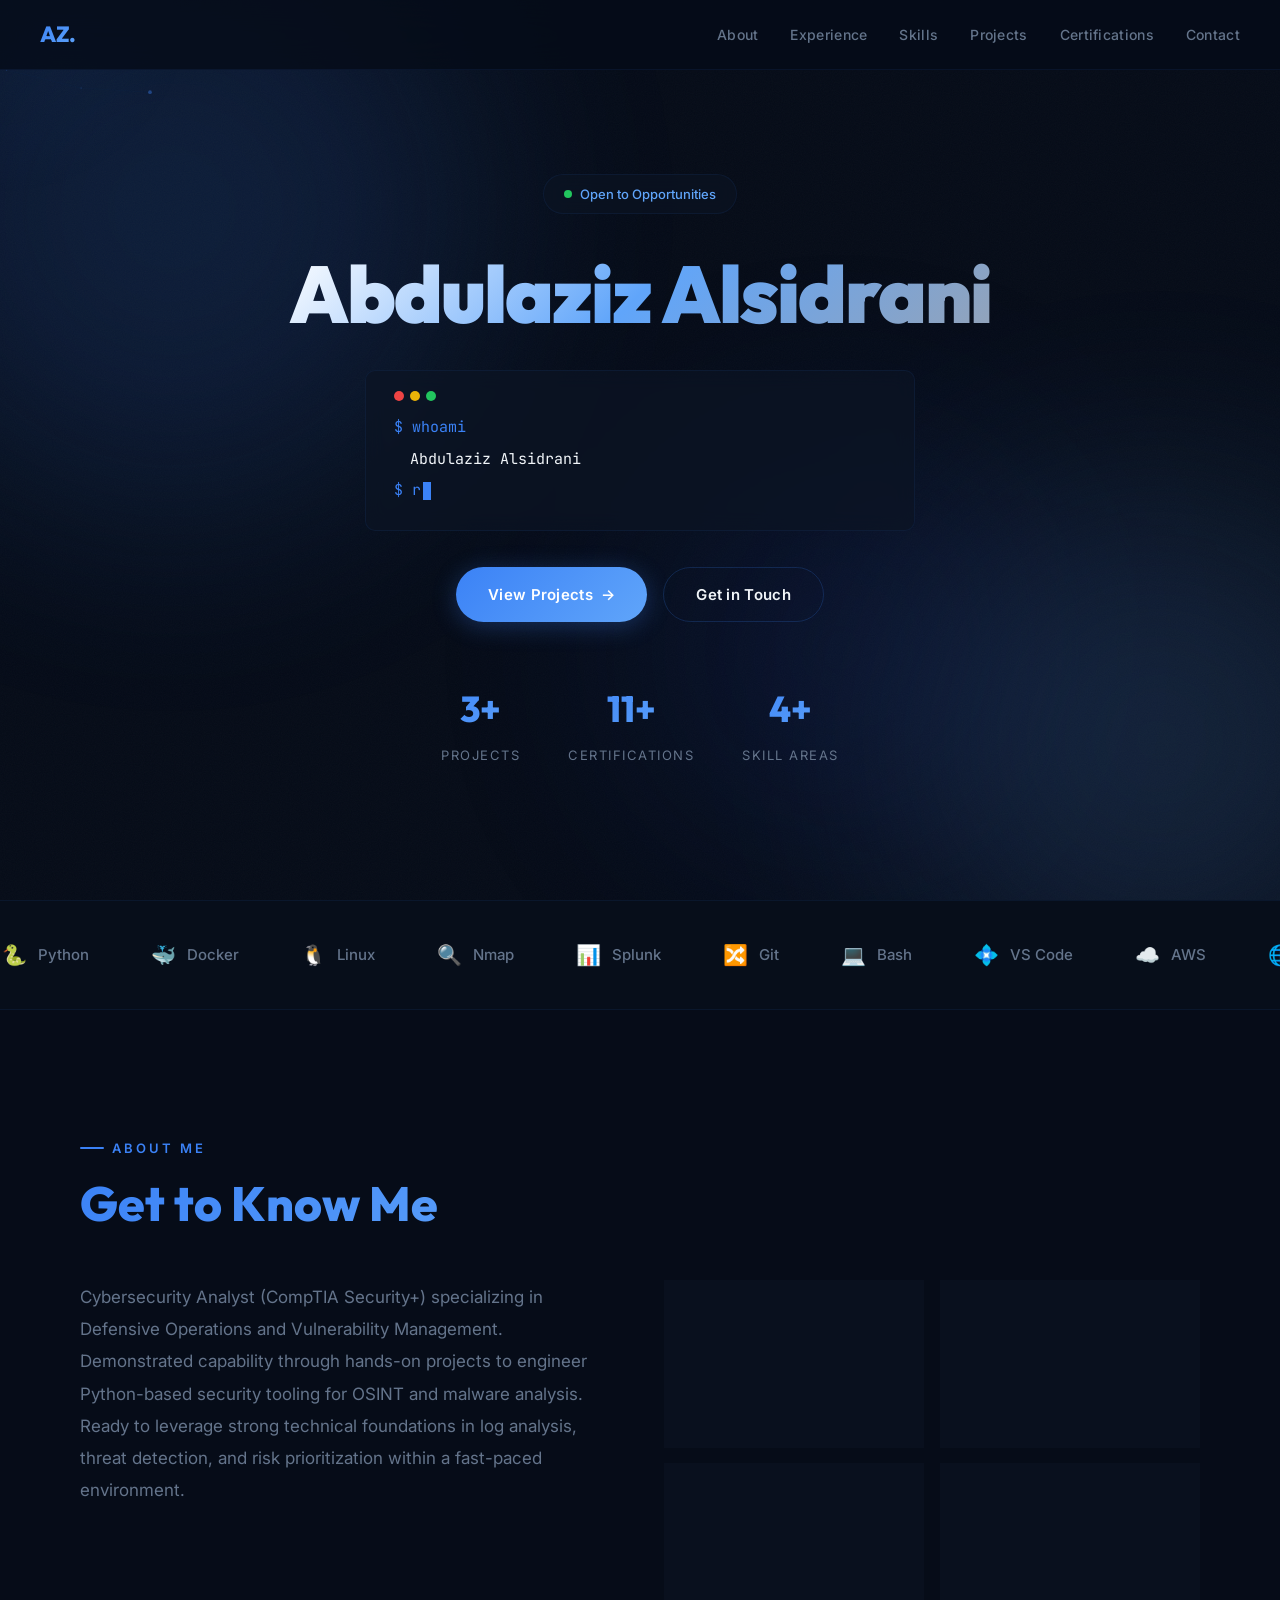
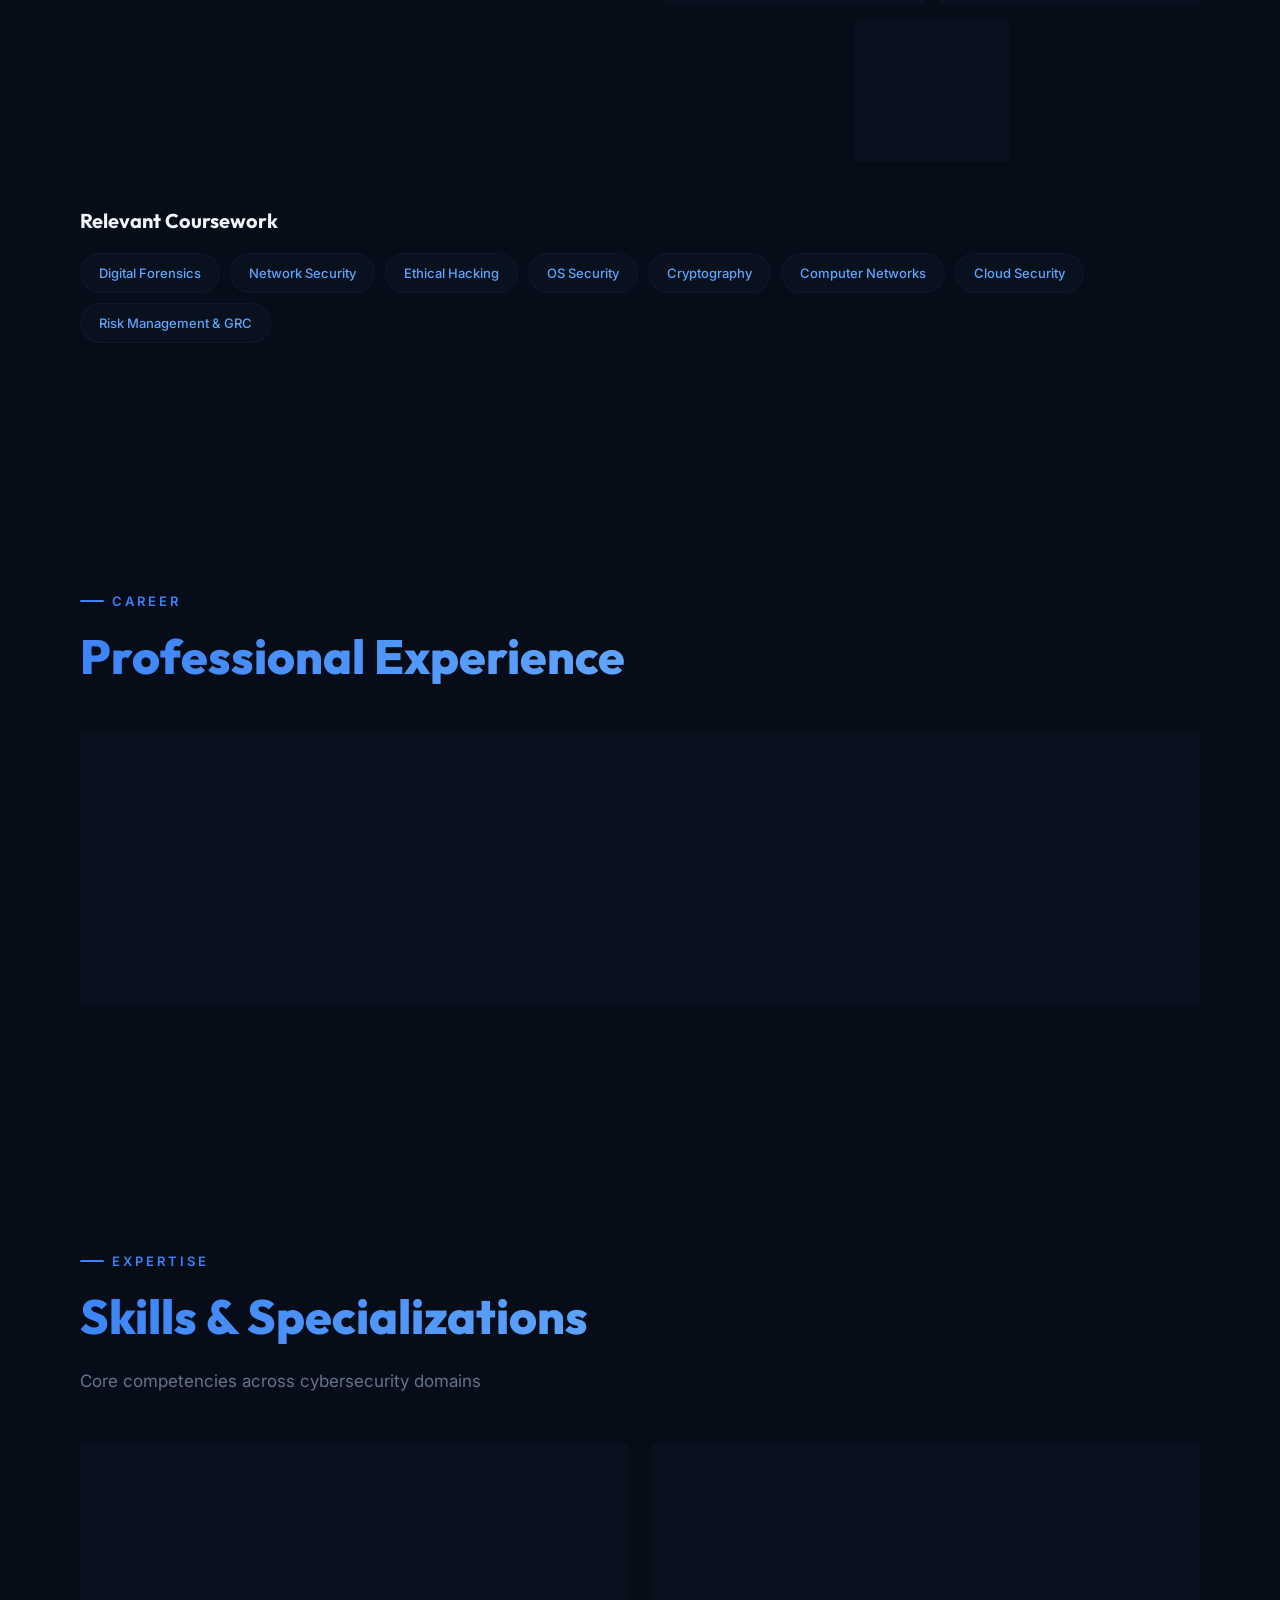
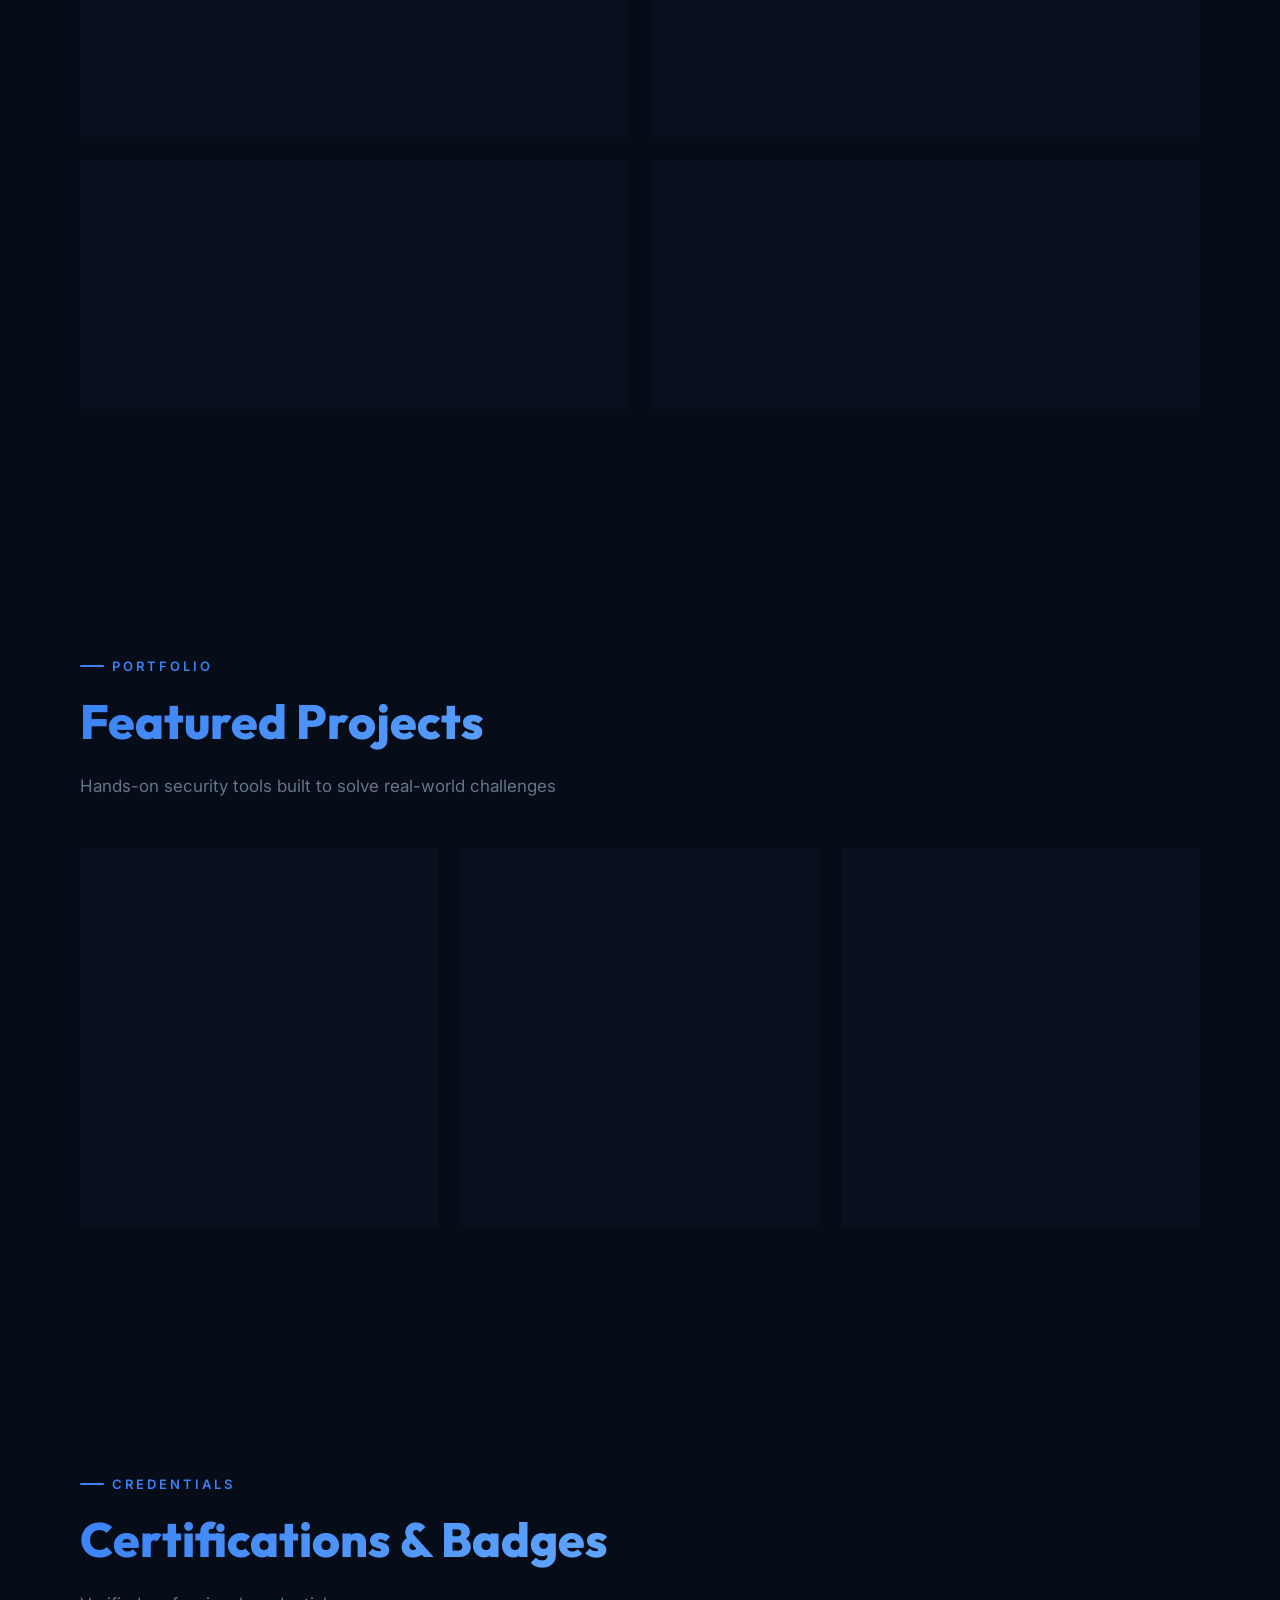
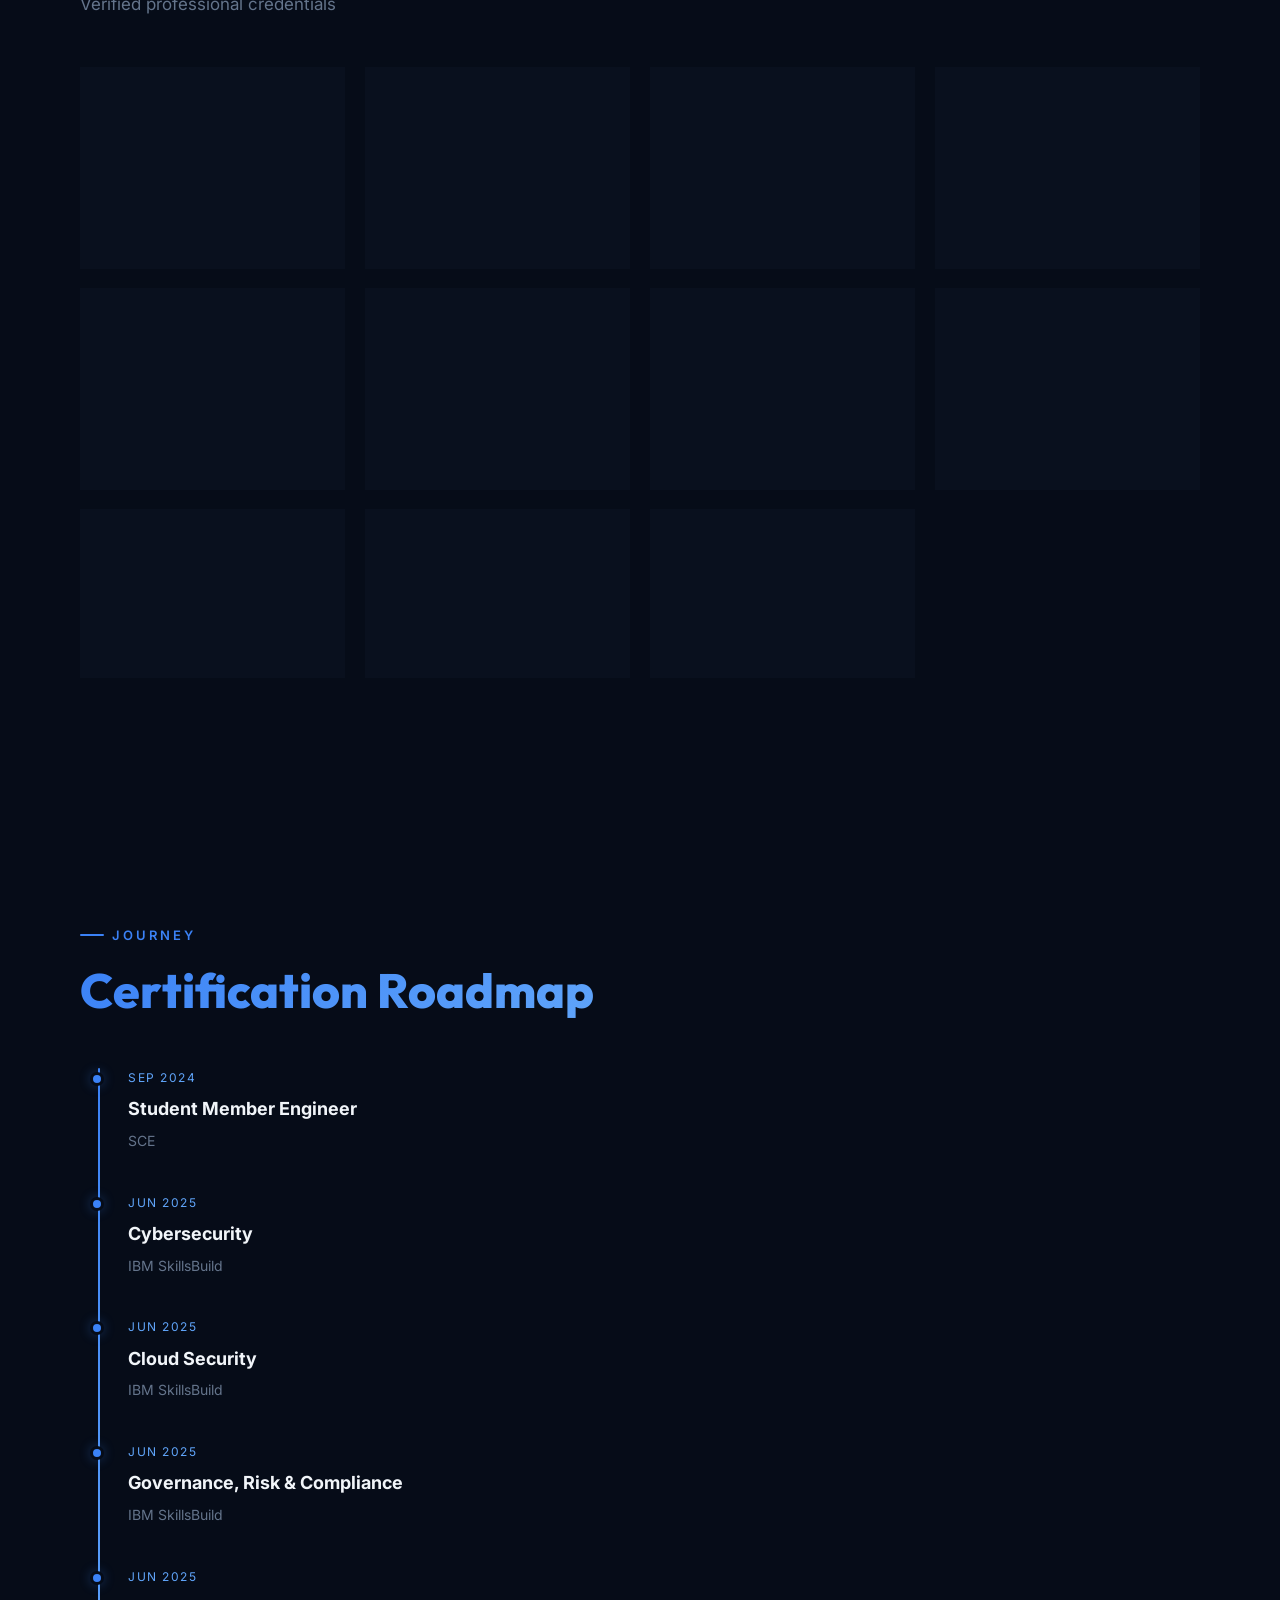
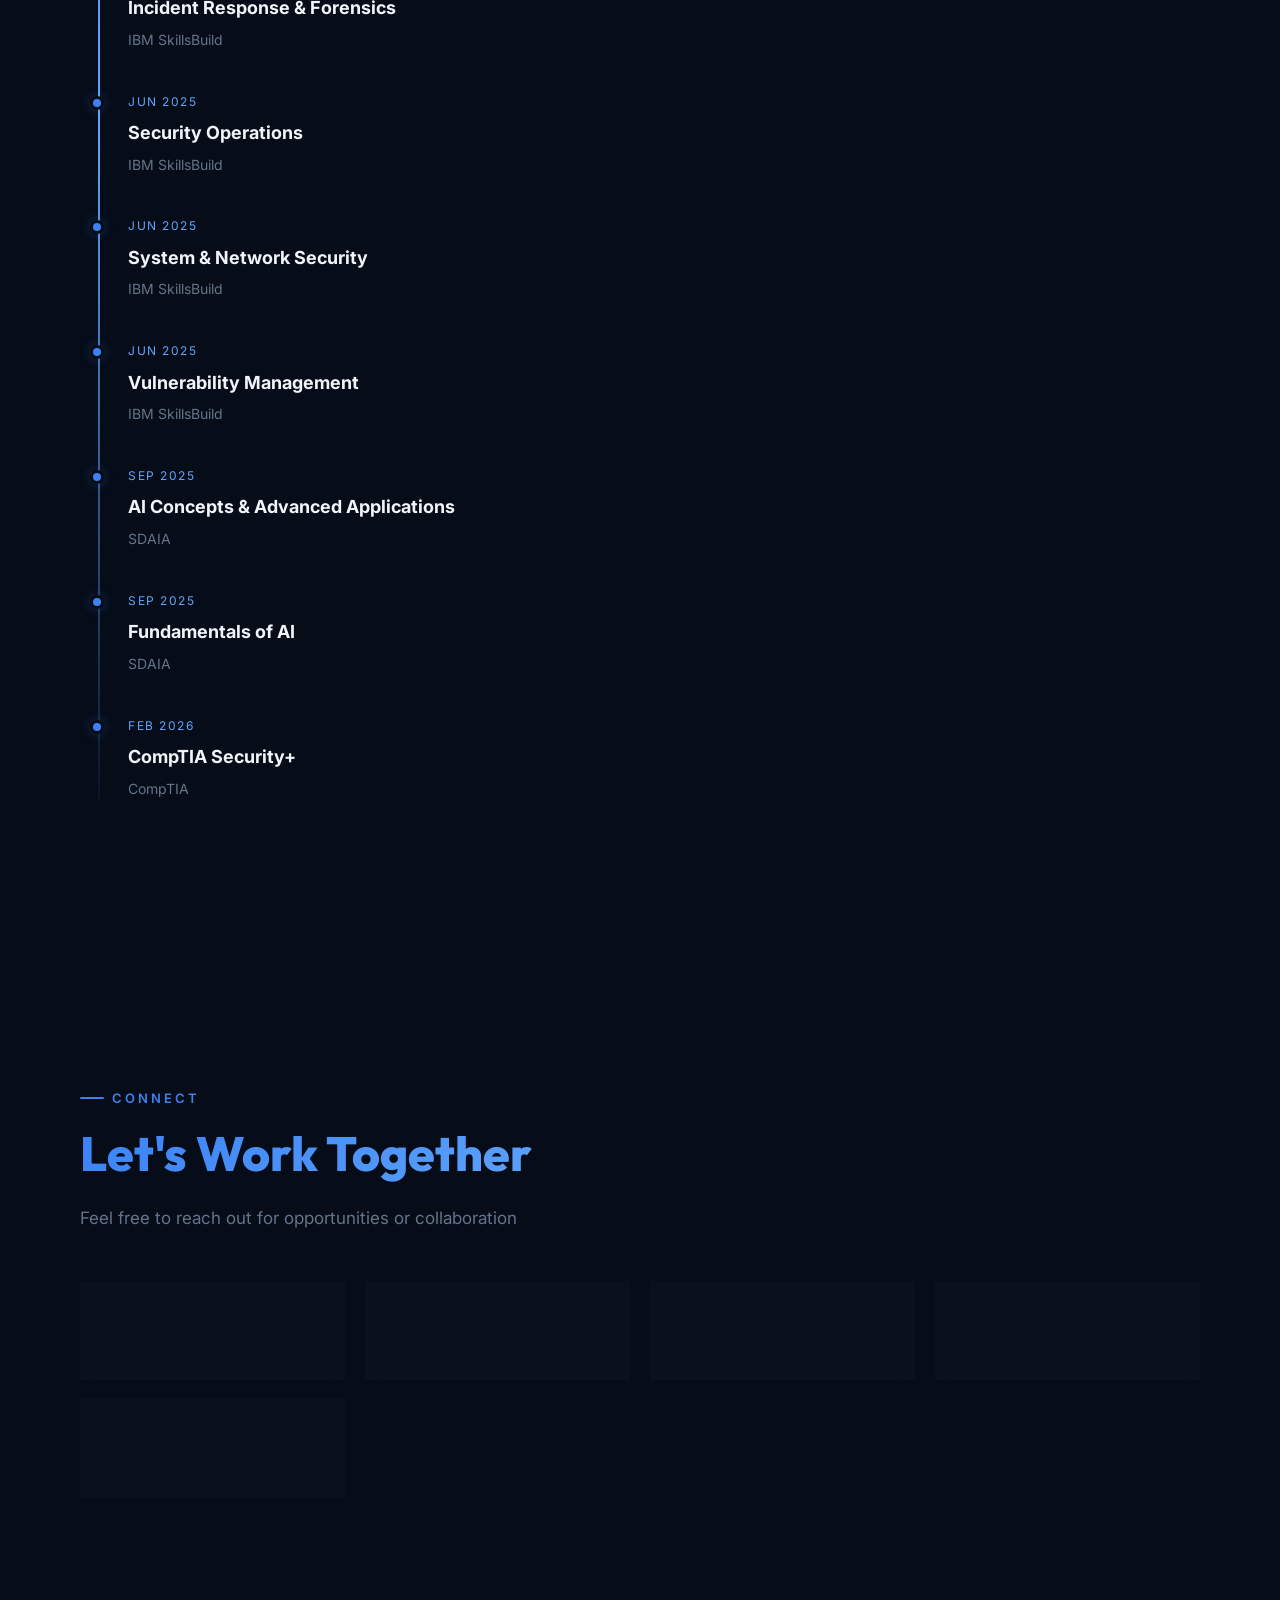
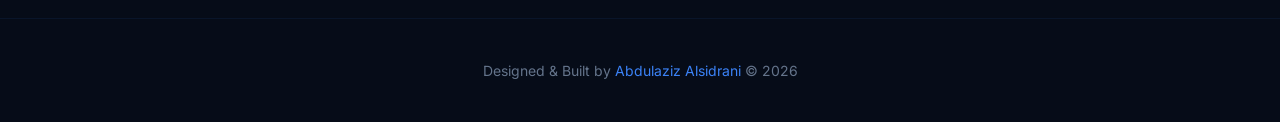
==== index.html @ 4770bff8 "feat: New professional cybersecurity portfolio design" ====
<!DOCTYPE html>
<html lang="en">

<head>
  <meta charset="UTF-8">
  <meta name="viewport" content="width=device-width, initial-scale=1.0">
  <title>Abdulaziz Alsidrani — Cybersecurity Analyst Portfolio</title>
  <meta name="description"
    content="Abdulaziz Alsidrani — Cybersecurity Analyst specializing in SOC, SIEM, MITRE ATT&CK, Incident Response, Threat Hunting, Splunk, Vulnerability Management, Log Analysis, and Python Security Automation.">
  <meta name="keywords"
    content="Cybersecurity Analyst, SOC, SIEM, MITRE ATT&CK, Incident Response, Threat Hunting, Splunk, Vulnerability Management, Log Analysis, Python Security Automation, Blue Team, CompTIA Security+, Penetration Testing, Ethical Hacking">
  <meta name="author" content="Abdulaziz Alsidrani">
  <!-- Open Graph -->
  <meta property="og:title" content="Abdulaziz Alsidrani — Cybersecurity Analyst">
  <meta property="og:description"
    content="Cybersecurity Analyst (CompTIA Security+) specializing in Defensive Operations and Vulnerability Management.">
  <meta property="og:type" content="website">
  <meta property="og:image" content="og-image.png">
  <meta property="og:url" content="https://izltx.github.io">
  <!-- Twitter Card -->
  <meta name="twitter:card" content="summary_large_image">
  <meta name="twitter:title" content="Abdulaziz Alsidrani — Cybersecurity Analyst">
  <meta name="twitter:description"
    content="Cybersecurity Analyst (CompTIA Security+) specializing in Defensive Operations and Vulnerability Management.">
  <meta name="twitter:image" content="og-image.png">
  <meta name="robots" content="index, follow">
  <!-- Favicon -->
  <link rel="icon" type="image/svg+xml" href="favicon.svg">
  <link rel="icon" type="image/png" href="favicon.png">
  <link rel="stylesheet" href="style.css">
  <link rel="preconnect" href="https://fonts.googleapis.com">
  <link rel="preconnect" href="https://fonts.gstatic.com" crossorigin>
</head>

<body>

  <!-- Preloader -->
  <div class="preloader" id="preloader">
    <div class="preloader-spinner"></div>
    <div class="preloader-text">Loading</div>
  </div>

  <!-- Scroll Progress -->
  <div class="scroll-progress" id="scrollProgress"></div>

  <!-- Cursor Glow -->
  <div class="cursor-glow" id="cursorGlow"></div>

  <!-- Background Effects -->
  <div class="bg-blobs">
    <div class="blob blob-1"></div>
    <div class="blob blob-2"></div>
    <div class="blob blob-3"></div>
  </div>
  <div class="noise-overlay"></div>

  <!-- Navbar -->
  <nav class="navbar" id="navbar">
    <a href="#hero" class="nav-logo">AZ.</a>
    <div class="nav-links" id="navLinks">
      <a href="#about">About</a>
      <a href="#experience">Experience</a>
      <a href="#skills">Skills</a>
      <a href="#projects">Projects</a>
      <a href="#certifications">Certifications</a>
      <a href="#contact">Contact</a>
    </div>
    <div class="nav-hamburger" id="navHamburger">
      <span></span>
      <span></span>
      <span></span>
    </div>
  </nav>

  <!-- Hero Section -->
  <section class="hero" id="hero">
    <canvas class="hero-canvas" id="heroCanvas"></canvas>
    <div class="hero-content">
      <div class="hero-badge reveal">
        <span class="pulse"></span>
        Open to Opportunities
      </div>
      <h1 class="hero-name reveal reveal-delay-1" id="heroName"></h1>
      <div class="hero-terminal reveal reveal-delay-2" id="heroTerminal">
        <div class="terminal-header">
          <div class="terminal-dot red"></div>
          <div class="terminal-dot yellow"></div>
          <div class="terminal-dot green"></div>
        </div>
        <div id="terminalContent"></div>
      </div>
      <div class="hero-cta reveal reveal-delay-3">
        <a href="#projects" class="btn btn-primary magnetic" id="ctaProjects">
          <span>View Projects</span>
          <span>→</span>
        </a>
        <a href="#contact" class="btn btn-secondary magnetic" id="ctaContact">
          <span>Get in Touch</span>
        </a>
      </div>
      <div class="hero-stats reveal reveal-delay-4" id="heroStats"></div>
    </div>
  </section>

  <!-- Logo Marquee -->
  <div class="marquee-section">
    <div class="marquee-track" id="marqueeTrack"></div>
  </div>

  <!-- About Section -->
  <section class="section" id="about">
    <div class="section-label reveal">About Me</div>
    <h2 class="section-title reveal reveal-delay-1">Get to Know Me</h2>
    <div class="about-grid">
      <div class="about-text reveal reveal-delay-2" id="aboutText"></div>
      <div class="about-cards" id="aboutCards"></div>
    </div>
    <div class="coursework-section reveal">
      <h3 class="coursework-title">Relevant Coursework</h3>
      <div class="coursework-tags" id="courseworkTags"></div>
    </div>
  </section>

  <!-- Experience Section -->
  <section class="section" id="experience">
    <div class="section-label reveal">Career</div>
    <h2 class="section-title reveal reveal-delay-1">Professional Experience</h2>
    <div class="experience-list" id="experienceList"></div>
  </section>

  <!-- Skills Section -->
  <section class="section" id="skills">
    <div class="section-label reveal">Expertise</div>
    <h2 class="section-title reveal reveal-delay-1">Skills & Specializations</h2>
    <p class="section-subtitle reveal reveal-delay-2">Core competencies across cybersecurity domains</p>
    <div class="skills-grid" id="skillsGrid"></div>
  </section>

  <!-- Projects Section -->
  <section class="section" id="projects">
    <div class="section-label reveal">Portfolio</div>
    <h2 class="section-title reveal reveal-delay-1">Featured Projects</h2>
    <p class="section-subtitle reveal reveal-delay-2">Hands-on security tools built to solve real-world challenges</p>
    <div class="projects-grid" id="projectsGrid"></div>
  </section>

  <!-- Project Modal -->
  <div class="modal-overlay" id="projectModal">
    <div class="modal-content">
      <button class="modal-close" id="modalClose">✕</button>
      <h3 class="modal-title" id="modalTitle"></h3>
      <p class="modal-subtitle" id="modalSubtitle"></p>
      <p class="modal-date" id="modalDate"></p>
      <ul class="modal-bullets" id="modalBullets"></ul>
      <div class="modal-techs project-techs" id="modalTechs"></div>
    </div>
  </div>

  <!-- Certifications Section -->
  <section class="section" id="certifications">
    <div class="section-label reveal">Credentials</div>
    <h2 class="section-title reveal reveal-delay-1">Certifications & Badges</h2>
    <p class="section-subtitle reveal reveal-delay-2">Verified professional credentials</p>
    <div class="certs-grid" id="certsGrid"></div>
  </section>

  <!-- Certification Roadmap -->
  <section class="section" id="roadmap">
    <div class="section-label reveal">Journey</div>
    <h2 class="section-title reveal reveal-delay-1">Certification Roadmap</h2>
    <div class="roadmap" id="roadmapTimeline"></div>
  </section>

  <!-- Contact Section -->
  <section class="section" id="contact">
    <div class="section-label reveal">Connect</div>
    <h2 class="section-title reveal reveal-delay-1">Let's Work Together</h2>
    <p class="section-subtitle reveal reveal-delay-2">Feel free to reach out for opportunities or collaboration</p>
    <div class="contact-grid" id="contactGrid"></div>
  </section>

  <!-- Footer -->
  <footer class="footer">
    <p>Designed & Built by <span>Abdulaziz Alsidrani</span> &copy; 2026</p>
  </footer>

  <script src="script.js"></script>
</body>

</html>
---- style.css ----
/* ============================================
   PORTFOLIO — STYLE.CSS
   Electric Blue & Silver — Clean, Premium, Interactive
   ============================================ */

/* ---------- Google Fonts ---------- */
@import url('https://fonts.googleapis.com/css2?family=Inter:wght@300;400;500;600;700&family=JetBrains+Mono:wght@400;500;700&family=Outfit:wght@400;500;600;700;800;900&display=swap');

/* ---------- CSS Variables ---------- */
:root {
  --bg-primary: #060c18;
  --bg-secondary: #0c1424;
  --accent: #3b82f6;
  --accent-light: #60a5fa;
  --accent-tertiary: #94a3b8;
  --text-primary: #f1f5f9;
  --text-secondary: #64748b;
  --glow: rgba(59, 130, 246, 0.3);
  --glow-soft: rgba(59, 130, 246, 0.08);
  --glass-bg: rgba(12, 20, 36, 0.6);
  --glass-border: rgba(59, 130, 246, 0.08);
  --glass-border-hover: rgba(59, 130, 246, 0.2);
  --radius: 16px;
  --radius-sm: 10px;
  --transition: 0.3s cubic-bezier(0.4, 0, 0.2, 1);
  --transition-slow: 0.6s cubic-bezier(0.4, 0, 0.2, 1);
}

/* ---------- Reset & Base ---------- */
*,
*::before,
*::after {
  margin: 0;
  padding: 0;
  box-sizing: border-box;
}

html {
  scroll-behavior: smooth;
  font-size: 16px;
  -webkit-font-smoothing: antialiased;
  -moz-osx-font-smoothing: grayscale;
}

body {
  font-family: 'Inter', sans-serif;
  background: var(--bg-primary);
  color: var(--text-primary);
  overflow-x: hidden;
  line-height: 1.7;
}

h1,
h2,
h3,
h4,
h5,
h6 {
  font-family: 'Outfit', sans-serif;
  font-weight: 700;
  line-height: 1.2;
}

a {
  color: var(--accent);
  text-decoration: none;
  transition: color var(--transition);
}

a:hover {
  color: var(--accent-light);
}

img {
  max-width: 100%;
  display: block;
}

ul {
  list-style: none;
}

::selection {
  background: var(--accent);
  color: var(--bg-primary);
}

/* ---------- Scrollbar ---------- */
::-webkit-scrollbar {
  width: 6px;
}

::-webkit-scrollbar-track {
  background: var(--bg-primary);
}

::-webkit-scrollbar-thumb {
  background: var(--accent);
  border-radius: 3px;
}

/* ---------- Preloader ---------- */
.preloader {
  position: fixed;
  inset: 0;
  z-index: 10000;
  background: var(--bg-primary);
  display: flex;
  align-items: center;
  justify-content: center;
  flex-direction: column;
  gap: 24px;
  transition: opacity 0.5s, visibility 0.5s;
}

.preloader.hidden {
  opacity: 0;
  visibility: hidden;
}

.preloader-spinner {
  width: 48px;
  height: 48px;
  border: 3px solid var(--glass-border);
  border-top-color: var(--accent);
  border-radius: 50%;
  animation: spin 0.8s linear infinite;
}

.preloader-text {
  font-family: 'Outfit', sans-serif;
  font-size: 14px;
  color: var(--text-secondary);
  letter-spacing: 4px;
  text-transform: uppercase;
}

@keyframes spin {
  to {
    transform: rotate(360deg);
  }
}

/* ---------- Scroll Progress ---------- */
.scroll-progress {
  position: fixed;
  top: 0;
  left: 0;
  height: 3px;
  width: 0%;
  background: linear-gradient(90deg, var(--accent), var(--accent-light));
  z-index: 9999;
  transition: width 0.05s linear;
  box-shadow: 0 0 10px var(--glow);
}

/* ---------- Cursor Glow ---------- */
.cursor-glow {
  position: fixed;
  width: 400px;
  height: 400px;
  border-radius: 50%;
  background: radial-gradient(circle, rgba(59, 130, 246, 0.06) 0%, transparent 70%);
  pointer-events: none;
  z-index: 1;
  transform: translate(-50%, -50%);
  transition: opacity 0.3s;
}

/* ---------- Background Effects ---------- */
.bg-blobs {
  position: fixed;
  inset: 0;
  z-index: 0;
  pointer-events: none;
  overflow: hidden;
}

.blob {
  position: absolute;
  border-radius: 50%;
  filter: blur(120px);
  opacity: 0.15;
  animation: blobFloat 20s ease-in-out infinite;
}

.blob-1 {
  width: 600px;
  height: 600px;
  background: var(--accent);
  top: -10%;
  left: -10%;
  animation-delay: 0s;
}

.blob-2 {
  width: 500px;
  height: 500px;
  background: var(--accent-light);
  bottom: -10%;
  right: -10%;
  animation-delay: -7s;
}

.blob-3 {
  width: 400px;
  height: 400px;
  background: #1e40af;
  top: 50%;
  left: 50%;
  animation-delay: -14s;
}

@keyframes blobFloat {

  0%,
  100% {
    transform: translate(0, 0) scale(1);
  }

  25% {
    transform: translate(60px, -40px) scale(1.05);
  }

  50% {
    transform: translate(-30px, 60px) scale(0.95);
  }

  75% {
    transform: translate(40px, 30px) scale(1.02);
  }
}

/* Noise overlay */
.noise-overlay {
  position: fixed;
  inset: 0;
  z-index: 1;
  pointer-events: none;
  opacity: 0.03;
  background-image: url("data:image/svg+xml,%3Csvg viewBox='0 0 256 256' xmlns='http://www.w3.org/2000/svg'%3E%3Cfilter id='noise'%3E%3CfeTurbulence type='fractalNoise' baseFrequency='0.9' numOctaves='4' stitchTiles='stitch'/%3E%3C/filter%3E%3Crect width='100%25' height='100%25' filter='url(%23noise)'/%3E%3C/svg%3E");
  background-repeat: repeat;
  background-size: 256px 256px;
}

/* ---------- Navbar ---------- */
.navbar {
  position: fixed;
  top: 0;
  left: 0;
  right: 0;
  z-index: 1000;
  padding: 16px 40px;
  display: flex;
  align-items: center;
  justify-content: space-between;
  background: rgba(6, 12, 24, 0.8);
  backdrop-filter: blur(20px);
  -webkit-backdrop-filter: blur(20px);
  border-bottom: 1px solid var(--glass-border);
  transition: transform var(--transition), background var(--transition);
}

.navbar.scrolled {
  background: rgba(6, 12, 24, 0.95);
  border-bottom-color: var(--glass-border-hover);
}

.navbar.nav-hidden {
  transform: translateY(-100%);
}

.nav-logo {
  font-family: 'Outfit', sans-serif;
  font-size: 22px;
  font-weight: 800;
  background: linear-gradient(135deg, var(--accent), var(--accent-light));
  -webkit-background-clip: text;
  -webkit-text-fill-color: transparent;
  background-clip: text;
  letter-spacing: -0.5px;
}

.nav-links {
  display: flex;
  align-items: center;
  gap: 32px;
}

.nav-links a {
  font-size: 14px;
  font-weight: 500;
  color: var(--text-secondary);
  transition: color var(--transition);
  position: relative;
  letter-spacing: 0.3px;
}

.nav-links a::after {
  content: '';
  position: absolute;
  bottom: -4px;
  left: 0;
  width: 0;
  height: 2px;
  background: var(--accent);
  transition: width var(--transition);
  border-radius: 1px;
}

.nav-links a:hover,
.nav-links a.active {
  color: var(--text-primary);
}

.nav-links a:hover::after,
.nav-links a.active::after {
  width: 100%;
}

.nav-hamburger {
  display: none;
  flex-direction: column;
  gap: 5px;
  cursor: pointer;
  padding: 4px;
  z-index: 1001;
}

.nav-hamburger span {
  width: 24px;
  height: 2px;
  background: var(--text-primary);
  border-radius: 2px;
  transition: var(--transition);
}

.nav-hamburger.active span:nth-child(1) {
  transform: rotate(45deg) translate(5px, 5px);
}

.nav-hamburger.active span:nth-child(2) {
  opacity: 0;
}

.nav-hamburger.active span:nth-child(3) {
  transform: rotate(-45deg) translate(5px, -5px);
}

/* ---------- Sections Common ---------- */
.section {
  position: relative;
  z-index: 2;
  padding: 120px 40px;
  max-width: 1200px;
  margin: 0 auto;
}

.section-label {
  display: inline-flex;
  align-items: center;
  gap: 8px;
  font-size: 13px;
  font-weight: 600;
  color: var(--accent);
  text-transform: uppercase;
  letter-spacing: 3px;
  margin-bottom: 16px;
}

.section-label::before {
  content: '';
  width: 24px;
  height: 2px;
  background: var(--accent);
  border-radius: 1px;
}

.section-title {
  font-size: clamp(32px, 5vw, 48px);
  font-weight: 800;
  margin-bottom: 20px;
  background: linear-gradient(135deg, var(--accent), var(--accent-light), var(--accent-tertiary));
  -webkit-background-clip: text;
  -webkit-text-fill-color: transparent;
  background-clip: text;
}

.section-subtitle {
  font-size: 17px;
  color: var(--text-secondary);
  max-width: 600px;
  line-height: 1.8;
}

/* ---------- Hero Section ---------- */
.hero {
  min-height: 100vh;
  display: flex;
  align-items: center;
  justify-content: center;
  position: relative;
  z-index: 2;
  padding: 120px 40px 80px;
}

.hero-canvas {
  position: absolute;
  inset: 0;
  z-index: 0;
}

.hero-content {
  position: relative;
  z-index: 2;
  text-align: center;
  max-width: 800px;
}

.hero-badge {
  display: inline-flex;
  align-items: center;
  gap: 8px;
  padding: 8px 20px;
  background: var(--glass-bg);
  border: 1px solid var(--glass-border);
  border-radius: 50px;
  font-size: 13px;
  font-weight: 500;
  color: var(--accent-light);
  margin-bottom: 32px;
  backdrop-filter: blur(10px);
}

.hero-badge .pulse {
  width: 8px;
  height: 8px;
  background: #22c55e;
  border-radius: 50%;
  animation: pulse 2s ease-in-out infinite;
}

@keyframes pulse {

  0%,
  100% {
    opacity: 1;
    transform: scale(1);
  }

  50% {
    opacity: 0.5;
    transform: scale(1.3);
  }
}

.hero-name {
  font-size: clamp(48px, 8vw, 80px);
  font-weight: 900;
  margin-bottom: 8px;
  background: linear-gradient(135deg, #ffffff 0%, var(--accent-light) 50%, var(--accent-tertiary) 100%);
  -webkit-background-clip: text;
  -webkit-text-fill-color: transparent;
  background-clip: text;
  letter-spacing: -2px;
}

.hero-terminal {
  background: rgba(12, 20, 36, 0.7);
  border: 1px solid var(--glass-border);
  border-radius: var(--radius-sm);
  padding: 20px 28px;
  margin: 28px auto;
  max-width: 550px;
  text-align: left;
  font-family: 'JetBrains Mono', 'Fira Code', 'Courier New', monospace;
  font-size: 15px;
  backdrop-filter: blur(10px);
}

.hero-terminal .terminal-header {
  display: flex;
  gap: 6px;
  margin-bottom: 14px;
}

.hero-terminal .terminal-dot {
  width: 10px;
  height: 10px;
  border-radius: 50%;
}

.terminal-dot.red {
  background: #ef4444;
}

.terminal-dot.yellow {
  background: #eab308;
}

.terminal-dot.green {
  background: #22c55e;
}

.terminal-line {
  margin-bottom: 6px;
  color: var(--text-secondary);
}

.terminal-prompt {
  color: var(--accent);
}

.terminal-output {
  color: var(--text-primary);
  padding-left: 16px;
}

.terminal-cursor {
  display: inline-block;
  width: 8px;
  height: 18px;
  background: var(--accent);
  margin-left: 2px;
  animation: blink 1s step-end infinite;
  vertical-align: text-bottom;
}

@keyframes blink {
  50% {
    opacity: 0;
  }
}

.hero-cta {
  display: flex;
  gap: 16px;
  justify-content: center;
  margin-top: 36px;
  flex-wrap: wrap;
}

.btn {
  display: inline-flex;
  align-items: center;
  gap: 8px;
  padding: 14px 32px;
  border-radius: 50px;
  font-family: 'Inter', sans-serif;
  font-size: 15px;
  font-weight: 600;
  cursor: pointer;
  border: none;
  transition: all var(--transition);
  letter-spacing: 0.3px;
}

.btn-primary {
  background: linear-gradient(135deg, var(--accent), var(--accent-light));
  color: #fff;
  box-shadow: 0 4px 24px var(--glow);
}

.btn-primary:hover {
  transform: translateY(-2px);
  box-shadow: 0 8px 32px rgba(59, 130, 246, 0.4);
}

.btn-secondary {
  background: transparent;
  color: var(--text-primary);
  border: 1px solid var(--glass-border-hover);
}

.btn-secondary:hover {
  background: var(--glass-bg);
  border-color: var(--accent);
  transform: translateY(-2px);
}

.hero-stats {
  display: flex;
  justify-content: center;
  gap: 48px;
  margin-top: 56px;
  flex-wrap: wrap;
}

.stat-item {
  text-align: center;
}

.stat-number {
  font-family: 'Outfit', sans-serif;
  font-size: 36px;
  font-weight: 800;
  background: linear-gradient(135deg, var(--accent), var(--accent-light));
  -webkit-background-clip: text;
  -webkit-text-fill-color: transparent;
  background-clip: text;
}

.stat-label {
  font-size: 13px;
  color: var(--text-secondary);
  text-transform: uppercase;
  letter-spacing: 1.5px;
  margin-top: 4px;
}

/* ---------- Logo Marquee ---------- */
.marquee-section {
  position: relative;
  z-index: 2;
  padding: 40px 0;
  border-top: 1px solid var(--glass-border);
  border-bottom: 1px solid var(--glass-border);
  overflow: hidden;
  background: rgba(12, 20, 36, 0.3);
}

.marquee-track {
  display: flex;
  gap: 60px;
  animation: marqueeScroll 30s linear infinite;
  width: max-content;
}

.marquee-item {
  display: flex;
  align-items: center;
  gap: 10px;
  color: var(--text-secondary);
  font-size: 15px;
  font-weight: 500;
  white-space: nowrap;
  transition: color var(--transition);
}

.marquee-item:hover {
  color: var(--accent-light);
}

.marquee-icon {
  width: 28px;
  height: 28px;
  display: flex;
  align-items: center;
  justify-content: center;
  font-size: 20px;
}

@keyframes marqueeScroll {
  0% {
    transform: translateX(0);
  }

  100% {
    transform: translateX(-50%);
  }
}

/* ---------- About Section ---------- */
.about-grid {
  display: grid;
  grid-template-columns: 1fr 1fr;
  gap: 48px;
  margin-top: 48px;
  align-items: start;
}

.about-text {
  font-size: 17px;
  color: var(--text-secondary);
  line-height: 1.9;
}

.about-cards {
  display: grid;
  grid-template-columns: 1fr 1fr;
  gap: 16px;
}

.about-card:last-child {
  grid-column: 1 / -1;
  max-width: calc(50% - 8px);
  justify-self: center;
}

.about-card {
  background: var(--glass-bg);
  border: 1px solid var(--glass-border);
  border-radius: var(--radius);
  padding: 20px;
  transition: all var(--transition);
  backdrop-filter: blur(10px);
}

.about-card:hover {
  border-color: var(--glass-border-hover);
  transform: translateY(-2px);
  box-shadow: 0 8px 32px rgba(0, 0, 0, 0.2);
}

.about-card-icon {
  font-size: 24px;
  margin-bottom: 10px;
}

.about-card-label {
  font-size: 11px;
  color: var(--text-secondary);
  text-transform: uppercase;
  letter-spacing: 1.5px;
  margin-bottom: 4px;
}

.about-card-value {
  font-size: 15px;
  font-weight: 600;
  color: var(--text-primary);
}

/* Coursework */
.coursework-section {
  margin-top: 48px;
}

.coursework-title {
  font-size: 20px;
  font-weight: 700;
  margin-bottom: 20px;
  color: var(--text-primary);
}

.coursework-tags {
  display: flex;
  flex-wrap: wrap;
  gap: 10px;
}

.coursework-tag {
  padding: 8px 18px;
  background: var(--glass-bg);
  border: 1px solid var(--glass-border);
  border-radius: 50px;
  font-size: 13px;
  font-weight: 500;
  color: var(--accent-light);
  transition: all var(--transition);
}

.coursework-tag:hover {
  border-color: var(--accent);
  background: rgba(59, 130, 246, 0.08);
}

/* ---------- Experience Section ---------- */
.experience-list {
  display: flex;
  flex-direction: column;
  gap: 32px;
  margin-top: 48px;
}

.experience-item {
  background: var(--glass-bg);
  border: 1px solid var(--glass-border);
  border-radius: var(--radius);
  padding: 32px;
  backdrop-filter: blur(10px);
  transition: all var(--transition);
}

.experience-item:hover {
  border-color: var(--glass-border-hover);
  transform: translateY(-4px);
  box-shadow: 0 12px 40px rgba(0, 0, 0, 0.2);
}

.experience-header {
  display: flex;
  justify-content: space-between;
  align-items: flex-start;
  margin-bottom: 24px;
  flex-wrap: wrap;
  gap: 16px;
}

.experience-role-company {
  display: flex;
  flex-direction: column;
}

.experience-role {
  font-size: 20px;
  font-weight: 700;
  color: var(--text-primary);
  margin-bottom: 4px;
}

.experience-company {
  font-size: 15px;
  color: var(--accent-light);
  font-weight: 500;
}

.experience-dates {
  font-size: 13px;
  font-family: 'JetBrains Mono', monospace;
  color: var(--accent-light);
  background: rgba(59, 130, 246, 0.1);
  padding: 6px 14px;
  border-radius: 50px;
  border: 1px solid var(--glass-border);
  white-space: nowrap;
}

.experience-bullets {
  list-style: none;
  padding: 0;
  display: flex;
  flex-direction: column;
  gap: 12px;
}

.experience-bullets li {
  position: relative;
  padding-left: 24px;
  color: var(--text-secondary);
  font-size: 15px;
  line-height: 1.7;
}

.experience-bullets li::before {
  content: '▹';
  position: absolute;
  left: 0;
  top: 0;
  color: var(--accent);
  font-size: 18px;
  line-height: inherit;
}

/* ---------- Skills Section ---------- */
.skills-grid {
  display: grid;
  grid-template-columns: repeat(2, 1fr);
  gap: 24px;
  margin-top: 48px;
}

.skill-card {
  background: var(--glass-bg);
  border: 1px solid var(--glass-border);
  border-radius: var(--radius);
  padding: 32px;
  transition: all var(--transition);
  backdrop-filter: blur(10px);
}

.skill-card:hover {
  border-color: var(--glass-border-hover);
  transform: translateY(-4px);
  box-shadow: 0 12px 40px rgba(0, 0, 0, 0.2);
}

.skill-card-icon {
  width: 48px;
  height: 48px;
  border-radius: 12px;
  background: rgba(59, 130, 246, 0.1);
  display: flex;
  align-items: center;
  justify-content: center;
  font-size: 22px;
  margin-bottom: 16px;
  border: 1px solid var(--glass-border);
}

.skill-card-title {
  font-size: 18px;
  font-weight: 700;
  margin-bottom: 16px;
  color: var(--text-primary);
}

.skill-tags {
  display: flex;
  flex-wrap: wrap;
  gap: 8px;
}

.skill-tag {
  padding: 6px 14px;
  background: rgba(59, 130, 246, 0.06);
  border: 1px solid var(--glass-border);
  border-radius: 8px;
  font-size: 13px;
  color: var(--accent-tertiary);
  transition: all var(--transition);
}

.skill-tag:hover {
  border-color: var(--accent);
  color: var(--accent-light);
}

/* ---------- Projects Section ---------- */
.projects-grid {
  display: grid;
  grid-template-columns: repeat(3, 1fr);
  gap: 24px;
  margin-top: 48px;
}

.project-card {
  background: var(--glass-bg);
  border: 1px solid var(--glass-border);
  border-radius: var(--radius);
  padding: 32px;
  cursor: pointer;
  transition: all var(--transition);
  backdrop-filter: blur(10px);
  transform-style: preserve-3d;
  perspective: 1000px;
  position: relative;
  overflow: hidden;
}

.project-card::before {
  content: '';
  position: absolute;
  inset: 0;
  border-radius: var(--radius);
  background: radial-gradient(circle at var(--mouse-x, 50%) var(--mouse-y, 50%), rgba(59, 130, 246, 0.08), transparent 60%);
  opacity: 0;
  transition: opacity var(--transition);
  pointer-events: none;
}

.project-card:hover::before {
  opacity: 1;
}

.project-card:hover {
  border-color: var(--glass-border-hover);
  box-shadow: 0 16px 48px rgba(0, 0, 0, 0.3);
}

.project-date {
  font-size: 12px;
  color: var(--text-secondary);
  text-transform: uppercase;
  letter-spacing: 1.5px;
  margin-bottom: 12px;
}

.project-title {
  font-size: 22px;
  font-weight: 700;
  color: var(--text-primary);
  margin-bottom: 4px;
}

.project-subtitle {
  font-size: 14px;
  color: var(--accent-light);
  margin-bottom: 16px;
  font-weight: 500;
}

.project-desc {
  font-size: 14px;
  color: var(--text-secondary);
  line-height: 1.7;
  margin-bottom: 20px;
}

.project-techs {
  display: flex;
  flex-wrap: wrap;
  gap: 8px;
}

.project-tech {
  padding: 4px 12px;
  background: rgba(59, 130, 246, 0.08);
  border: 1px solid var(--glass-border);
  border-radius: 6px;
  font-size: 12px;
  color: var(--accent-light);
}

.project-arrow {
  position: absolute;
  bottom: 24px;
  right: 24px;
  width: 36px;
  height: 36px;
  border-radius: 50%;
  background: rgba(59, 130, 246, 0.1);
  border: 1px solid var(--glass-border);
  display: flex;
  align-items: center;
  justify-content: center;
  font-size: 16px;
  color: var(--accent);
  transition: all var(--transition);
}

.project-card:hover .project-arrow {
  background: var(--accent);
  color: #fff;
  border-color: var(--accent);
}

/* ---------- Project Modal ---------- */
.modal-overlay {
  position: fixed;
  inset: 0;
  z-index: 5000;
  background: rgba(0, 0, 0, 0.7);
  backdrop-filter: blur(8px);
  display: flex;
  align-items: center;
  justify-content: center;
  padding: 40px;
  opacity: 0;
  visibility: hidden;
  transition: all var(--transition);
}

.modal-overlay.active {
  opacity: 1;
  visibility: visible;
}

.modal-content {
  background: var(--bg-secondary);
  border: 1px solid var(--glass-border-hover);
  border-radius: var(--radius);
  padding: 48px;
  max-width: 640px;
  width: 100%;
  max-height: 80vh;
  overflow-y: auto;
  transform: translateY(20px) scale(0.98);
  transition: transform var(--transition);
}

.modal-overlay.active .modal-content {
  transform: translateY(0) scale(1);
}

.modal-close {
  float: right;
  width: 36px;
  height: 36px;
  border-radius: 50%;
  background: var(--glass-bg);
  border: 1px solid var(--glass-border);
  color: var(--text-secondary);
  font-size: 18px;
  cursor: pointer;
  display: flex;
  align-items: center;
  justify-content: center;
  transition: all var(--transition);
}

.modal-close:hover {
  background: rgba(239, 68, 68, 0.1);
  border-color: #ef4444;
  color: #ef4444;
}

.modal-title {
  font-size: 28px;
  font-weight: 800;
  margin-bottom: 4px;
  color: var(--text-primary);
  margin-top: 8px;
}

.modal-subtitle {
  color: var(--accent-light);
  font-size: 15px;
  font-weight: 500;
  margin-bottom: 8px;
}

.modal-date {
  color: var(--text-secondary);
  font-size: 13px;
  margin-bottom: 24px;
}

.modal-bullets {
  list-style: none;
  padding: 0;
  margin-bottom: 24px;
}

.modal-bullets li {
  position: relative;
  padding-left: 20px;
  margin-bottom: 12px;
  font-size: 15px;
  color: var(--text-secondary);
  line-height: 1.7;
}

.modal-bullets li::before {
  content: '▹';
  position: absolute;
  left: 0;
  color: var(--accent);
}

.modal-techs {
  display: flex;
  flex-wrap: wrap;
  gap: 8px;
}

/* ---------- Certifications Section ---------- */
.certs-grid {
  display: grid;
  grid-template-columns: repeat(auto-fill, minmax(260px, 1fr));
  gap: 20px;
  margin-top: 48px;
}

.cert-card {
  background: var(--glass-bg);
  border: 1px solid var(--glass-border);
  border-radius: var(--radius);
  padding: 24px;
  transition: all var(--transition);
  backdrop-filter: blur(10px);
  display: flex;
  flex-direction: column;
  gap: 12px;
}

.cert-card:hover {
  border-color: var(--glass-border-hover);
  transform: translateY(-4px);
  box-shadow: 0 12px 40px rgba(0, 0, 0, 0.2);
}

.cert-issuer {
  display: inline-flex;
  align-items: center;
  gap: 6px;
  font-size: 12px;
  font-weight: 600;
  text-transform: uppercase;
  letter-spacing: 1.5px;
  padding: 4px 12px;
  border-radius: 50px;
  width: fit-content;
}

.cert-name {
  font-size: 17px;
  font-weight: 700;
  color: var(--text-primary);
}

.cert-date {
  font-size: 13px;
  color: var(--text-secondary);
}

.cert-verify {
  display: inline-flex;
  align-items: center;
  gap: 6px;
  font-size: 13px;
  font-weight: 500;
  color: var(--accent);
  transition: all var(--transition);
  margin-top: auto;
}

.cert-verify:hover {
  color: var(--accent-light);
  gap: 10px;
}

/* ---------- Certification Roadmap ---------- */
.roadmap {
  margin-top: 48px;
  position: relative;
  padding-left: 48px;
}

.roadmap::before {
  content: '';
  position: absolute;
  left: 18px;
  top: 0;
  bottom: 0;
  width: 2px;
  background: linear-gradient(to bottom, var(--accent), var(--accent-light), var(--glass-border));
  border-radius: 1px;
}

.roadmap-item {
  position: relative;
  margin-bottom: 40px;
}

.roadmap-dot {
  position: absolute;
  left: -38px;
  top: 4px;
  width: 14px;
  height: 14px;
  border-radius: 50%;
  background: var(--accent);
  border: 3px solid var(--bg-primary);
  box-shadow: 0 0 12px var(--glow);
}

.roadmap-date {
  font-size: 12px;
  color: var(--accent-light);
  text-transform: uppercase;
  letter-spacing: 1.5px;
  margin-bottom: 6px;
}

.roadmap-title {
  font-size: 18px;
  font-weight: 700;
  color: var(--text-primary);
  margin-bottom: 4px;
}

.roadmap-issuer {
  font-size: 14px;
  color: var(--text-secondary);
}

/* ---------- Contact Section ---------- */
.contact-grid {
  display: grid;
  grid-template-columns: repeat(auto-fill, minmax(240px, 1fr));
  gap: 20px;
  margin-top: 48px;
}

.contact-card {
  background: var(--glass-bg);
  border: 1px solid var(--glass-border);
  border-radius: var(--radius);
  padding: 24px;
  display: flex;
  align-items: center;
  gap: 16px;
  transition: all var(--transition);
  backdrop-filter: blur(10px);
  text-decoration: none;
}

.contact-card:hover {
  border-color: var(--glass-border-hover);
  transform: translateY(-4px);
  box-shadow: 0 12px 40px rgba(0, 0, 0, 0.2);
}

.contact-icon {
  width: 48px;
  height: 48px;
  border-radius: 12px;
  background: rgba(59, 130, 246, 0.1);
  border: 1px solid var(--glass-border);
  display: flex;
  align-items: center;
  justify-content: center;
  font-size: 20px;
  color: var(--accent);
  flex-shrink: 0;
}

.contact-label {
  font-size: 12px;
  color: var(--text-secondary);
  text-transform: uppercase;
  letter-spacing: 1.5px;
  margin-bottom: 2px;
}

.contact-value {
  font-size: 15px;
  font-weight: 600;
  color: var(--text-primary);
}

/* ---------- Footer ---------- */
.footer {
  position: relative;
  z-index: 2;
  text-align: center;
  padding: 40px;
  border-top: 1px solid var(--glass-border);
  color: var(--text-secondary);
  font-size: 14px;
}

.footer span {
  color: var(--accent);
}

/* ---------- Reveal Animation ---------- */
.reveal {
  opacity: 0;
  transform: translateY(30px);
  transition: opacity 0.8s cubic-bezier(0.4, 0, 0.2, 1), transform 0.8s cubic-bezier(0.4, 0, 0.2, 1);
}

.reveal.revealed {
  opacity: 1;
  transform: translateY(0);
}

.reveal-delay-1 {
  transition-delay: 0.1s;
}

.reveal-delay-2 {
  transition-delay: 0.2s;
}

.reveal-delay-3 {
  transition-delay: 0.3s;
}

.reveal-delay-4 {
  transition-delay: 0.4s;
}

/* ---------- Responsive ---------- */
@media (max-width: 1024px) {
  .projects-grid {
    grid-template-columns: repeat(2, 1fr);
  }

  .hero-stats {
    gap: 32px;
  }
}

@media (max-width: 768px) {
  .section {
    padding: 80px 20px;
  }

  .navbar {
    padding: 14px 20px;
  }

  .nav-links {
    position: fixed;
    top: 0;
    right: -100%;
    width: 280px;
    height: 100vh;
    background: rgba(6, 12, 24, 0.98);
    backdrop-filter: blur(20px);
    flex-direction: column;
    justify-content: center;
    gap: 24px;
    transition: right var(--transition);
    border-left: 1px solid var(--glass-border);
  }

  .nav-links.open {
    right: 0;
  }

  .nav-links a {
    font-size: 18px;
  }

  .nav-hamburger {
    display: flex;
  }

  .hero {
    padding: 100px 20px 60px;
  }

  .hero-name {
    font-size: clamp(36px, 10vw, 56px);
  }

  .hero-terminal {
    font-size: 13px;
    padding: 16px 20px;
  }

  .hero-stats {
    gap: 24px;
  }

  .stat-number {
    font-size: 28px;
  }

  .about-grid {
    grid-template-columns: 1fr;
    gap: 32px;
  }

  .about-cards {
    grid-template-columns: 1fr 1fr;
  }

  .skills-grid {
    grid-template-columns: 1fr;
  }

  .projects-grid {
    grid-template-columns: 1fr;
  }

  .modal-content {
    padding: 32px 24px;
    margin: 20px;
  }

  .modal-overlay {
    padding: 20px;
  }

  .certs-grid {
    grid-template-columns: 1fr;
  }

  .contact-grid {
    grid-template-columns: 1fr;
  }

  .cursor-glow {
    display: none;
  }
}

@media (max-width: 480px) {
  .about-cards {
    grid-template-columns: 1fr;
  }

  .hero-cta {
    flex-direction: column;
    align-items: center;
  }

  .btn {
    width: 100%;
    justify-content: center;
  }
}
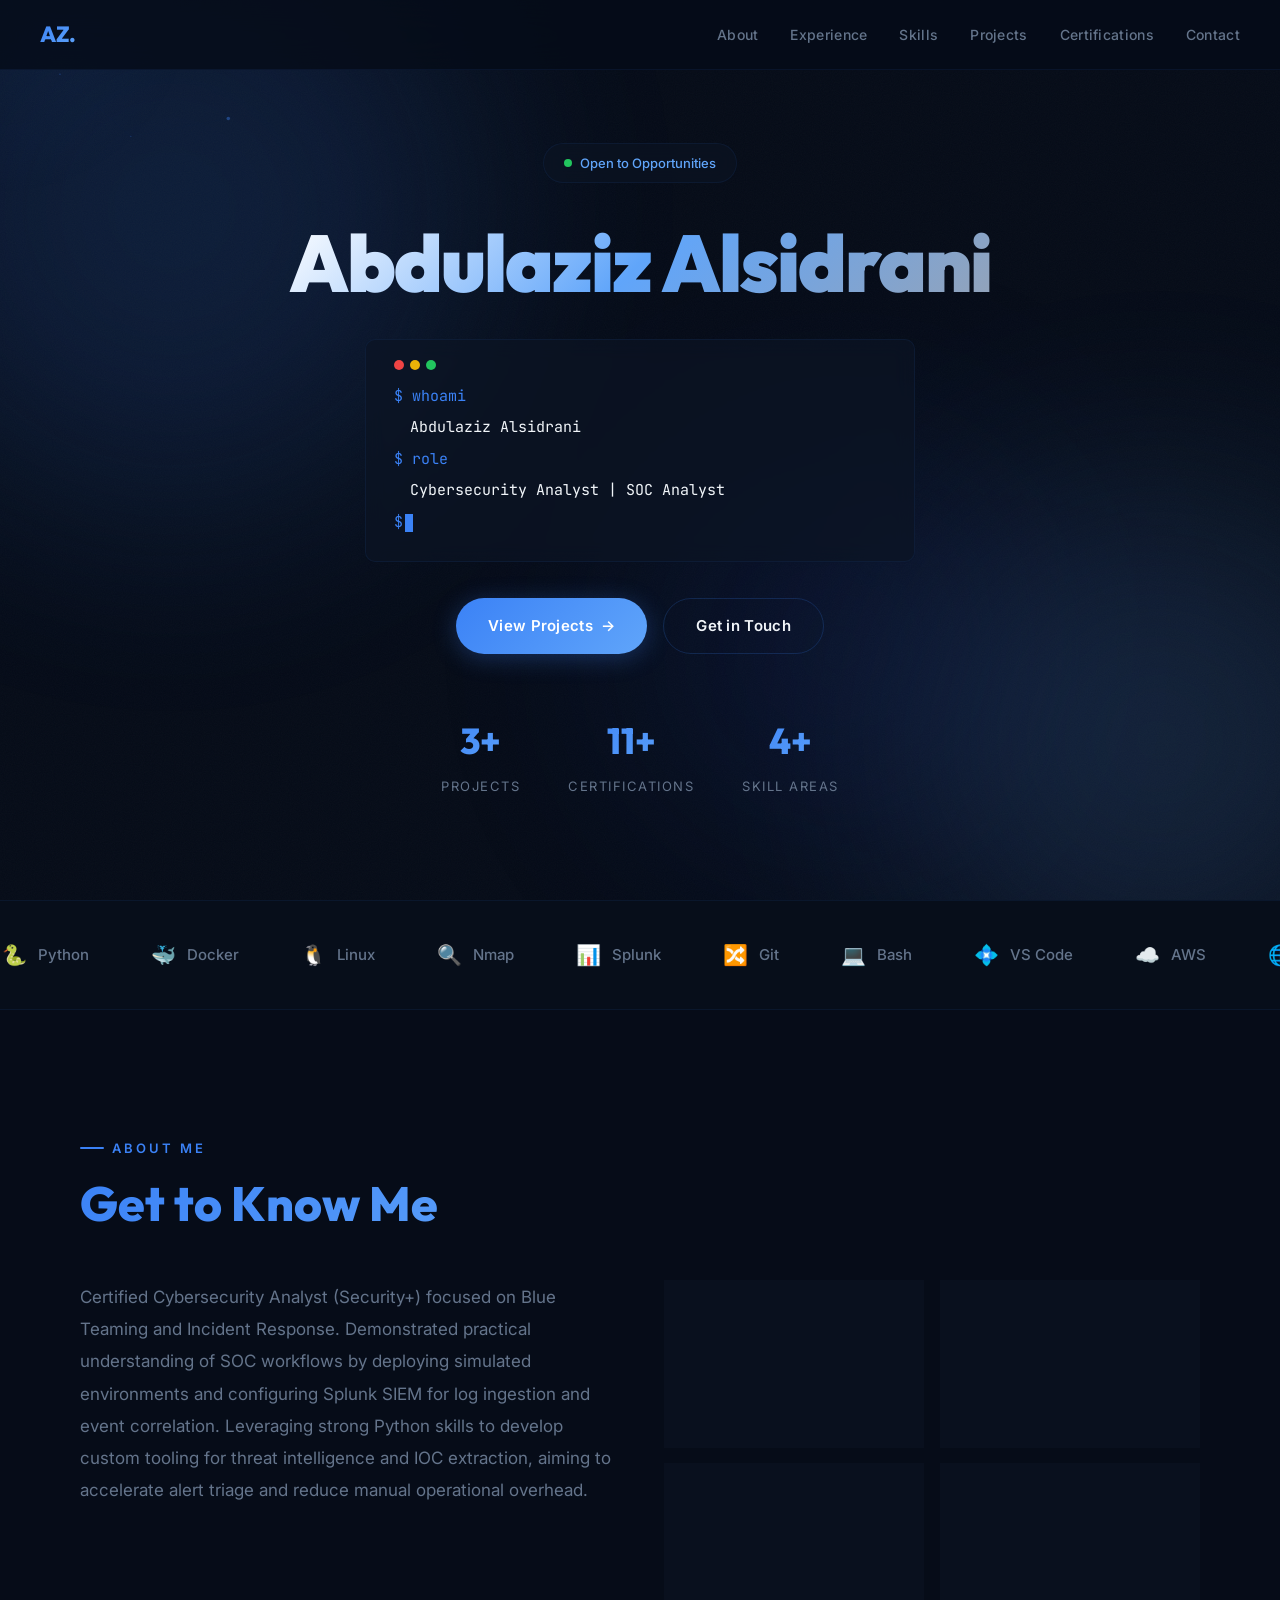
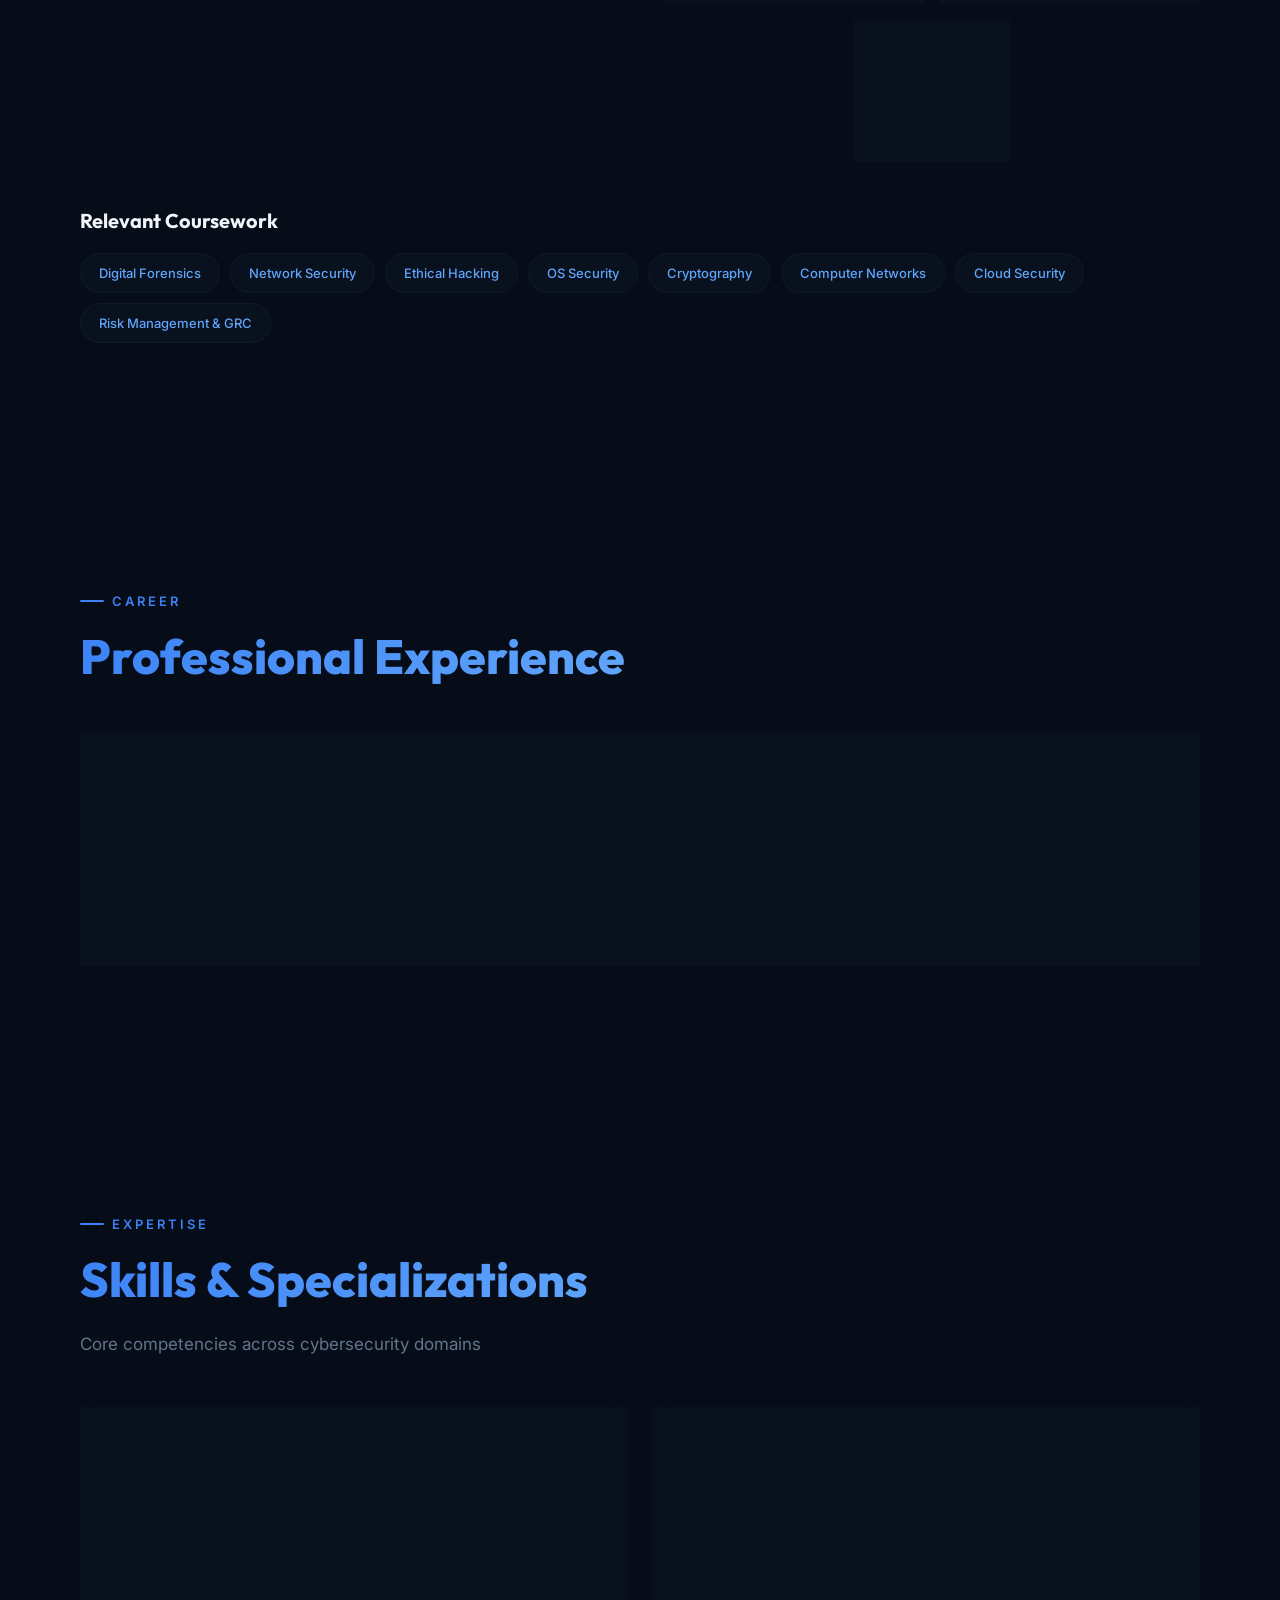
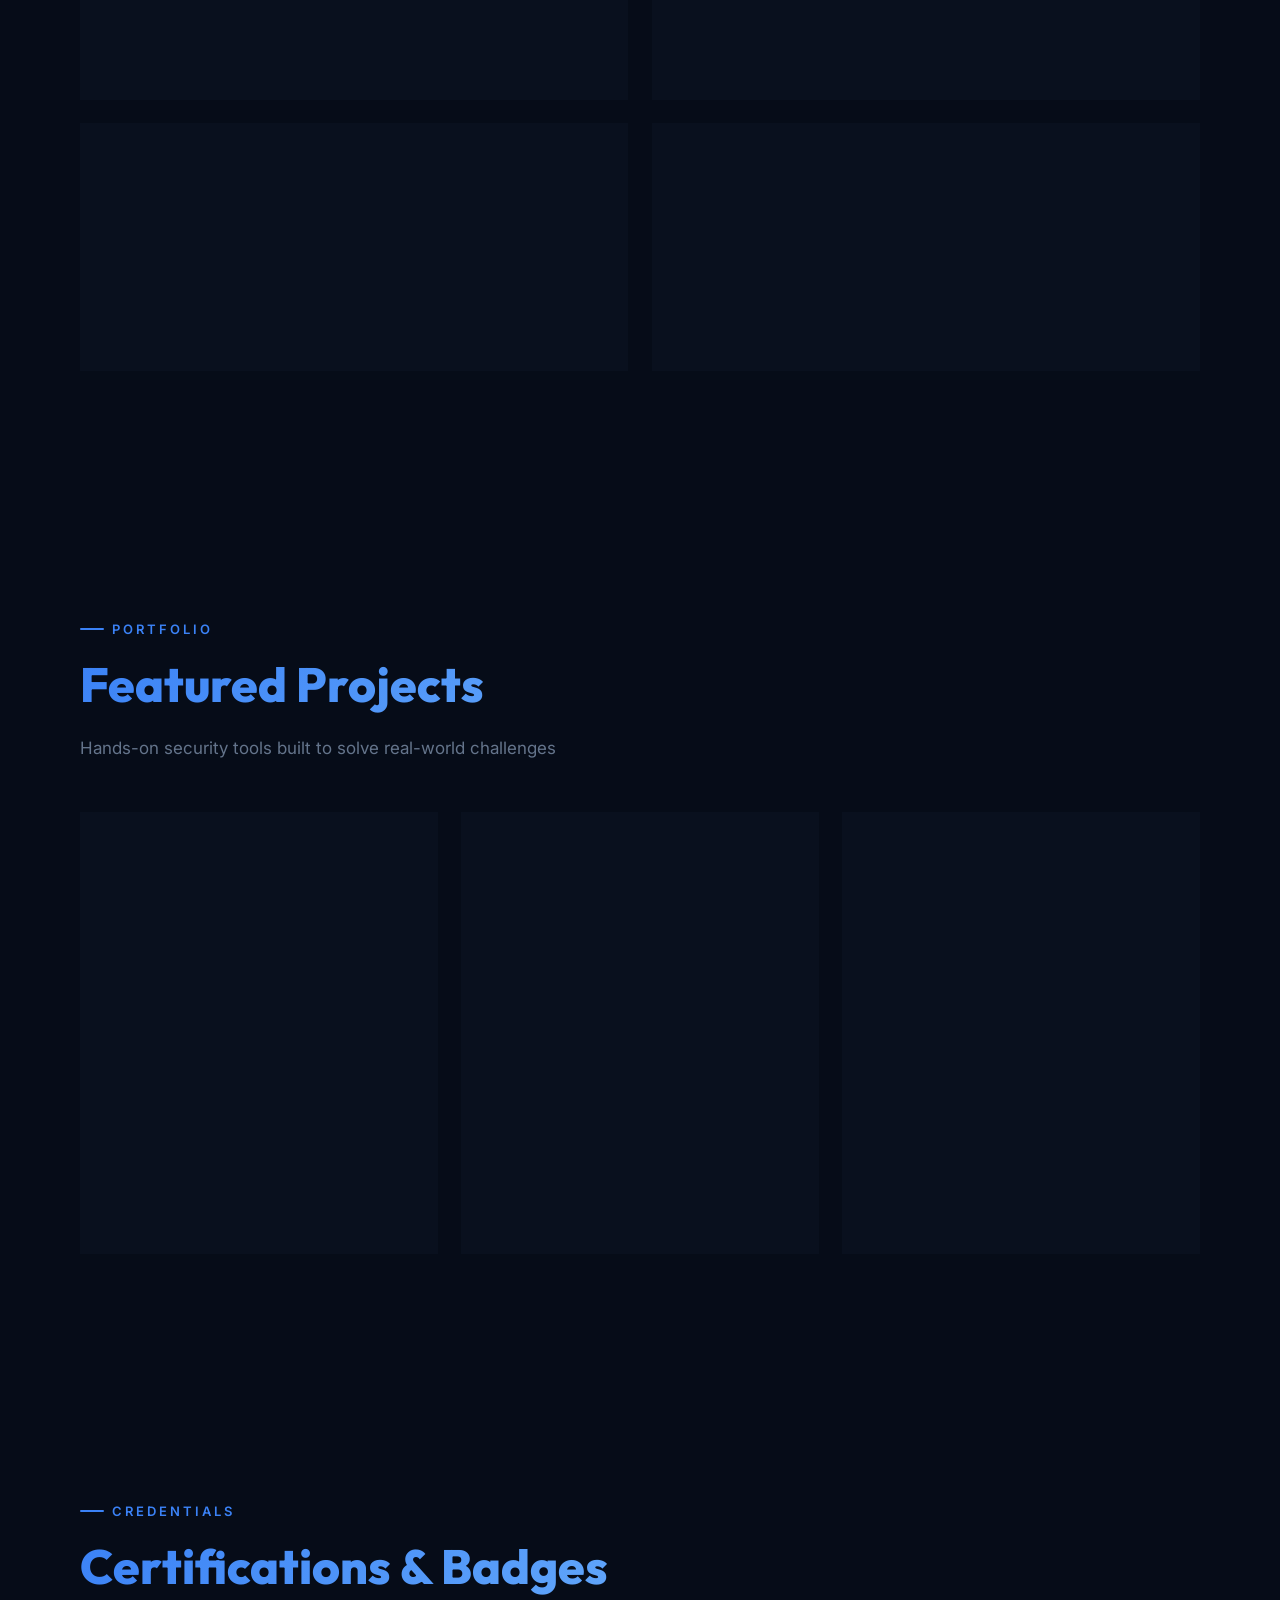
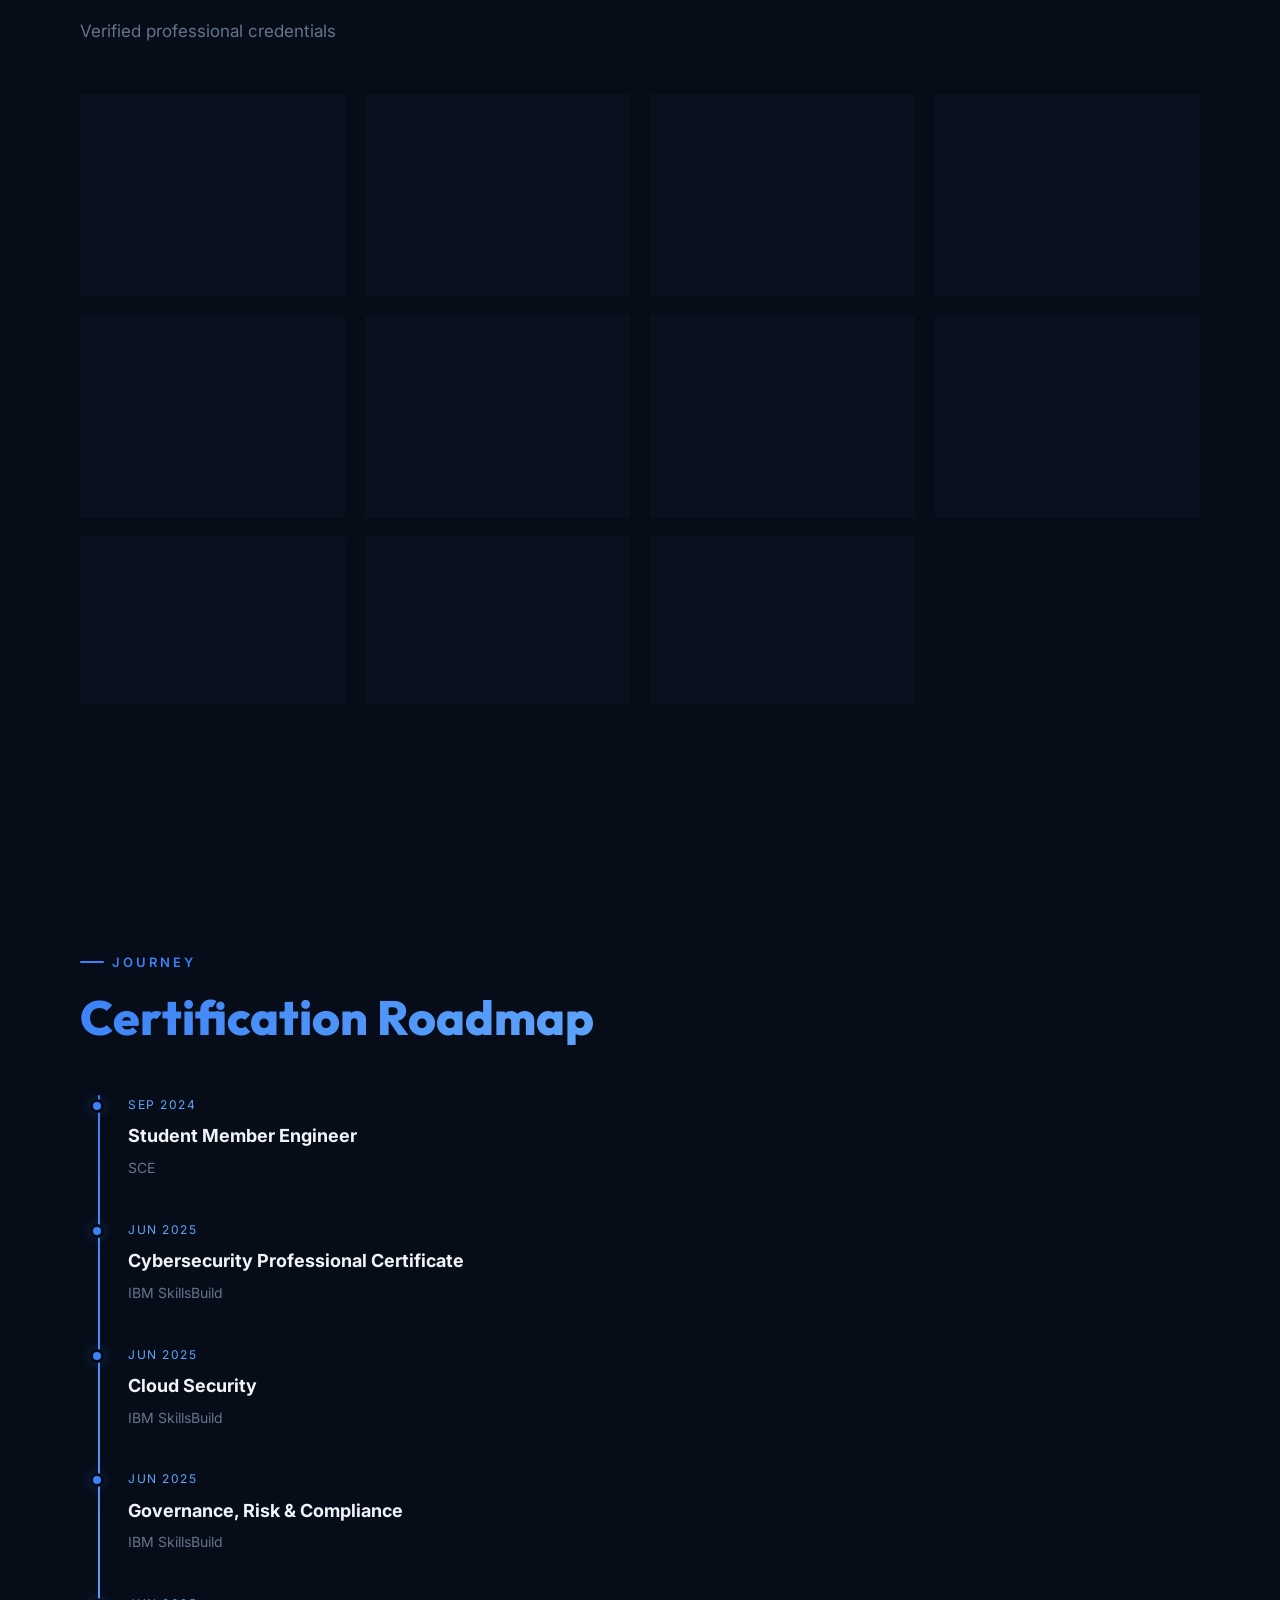
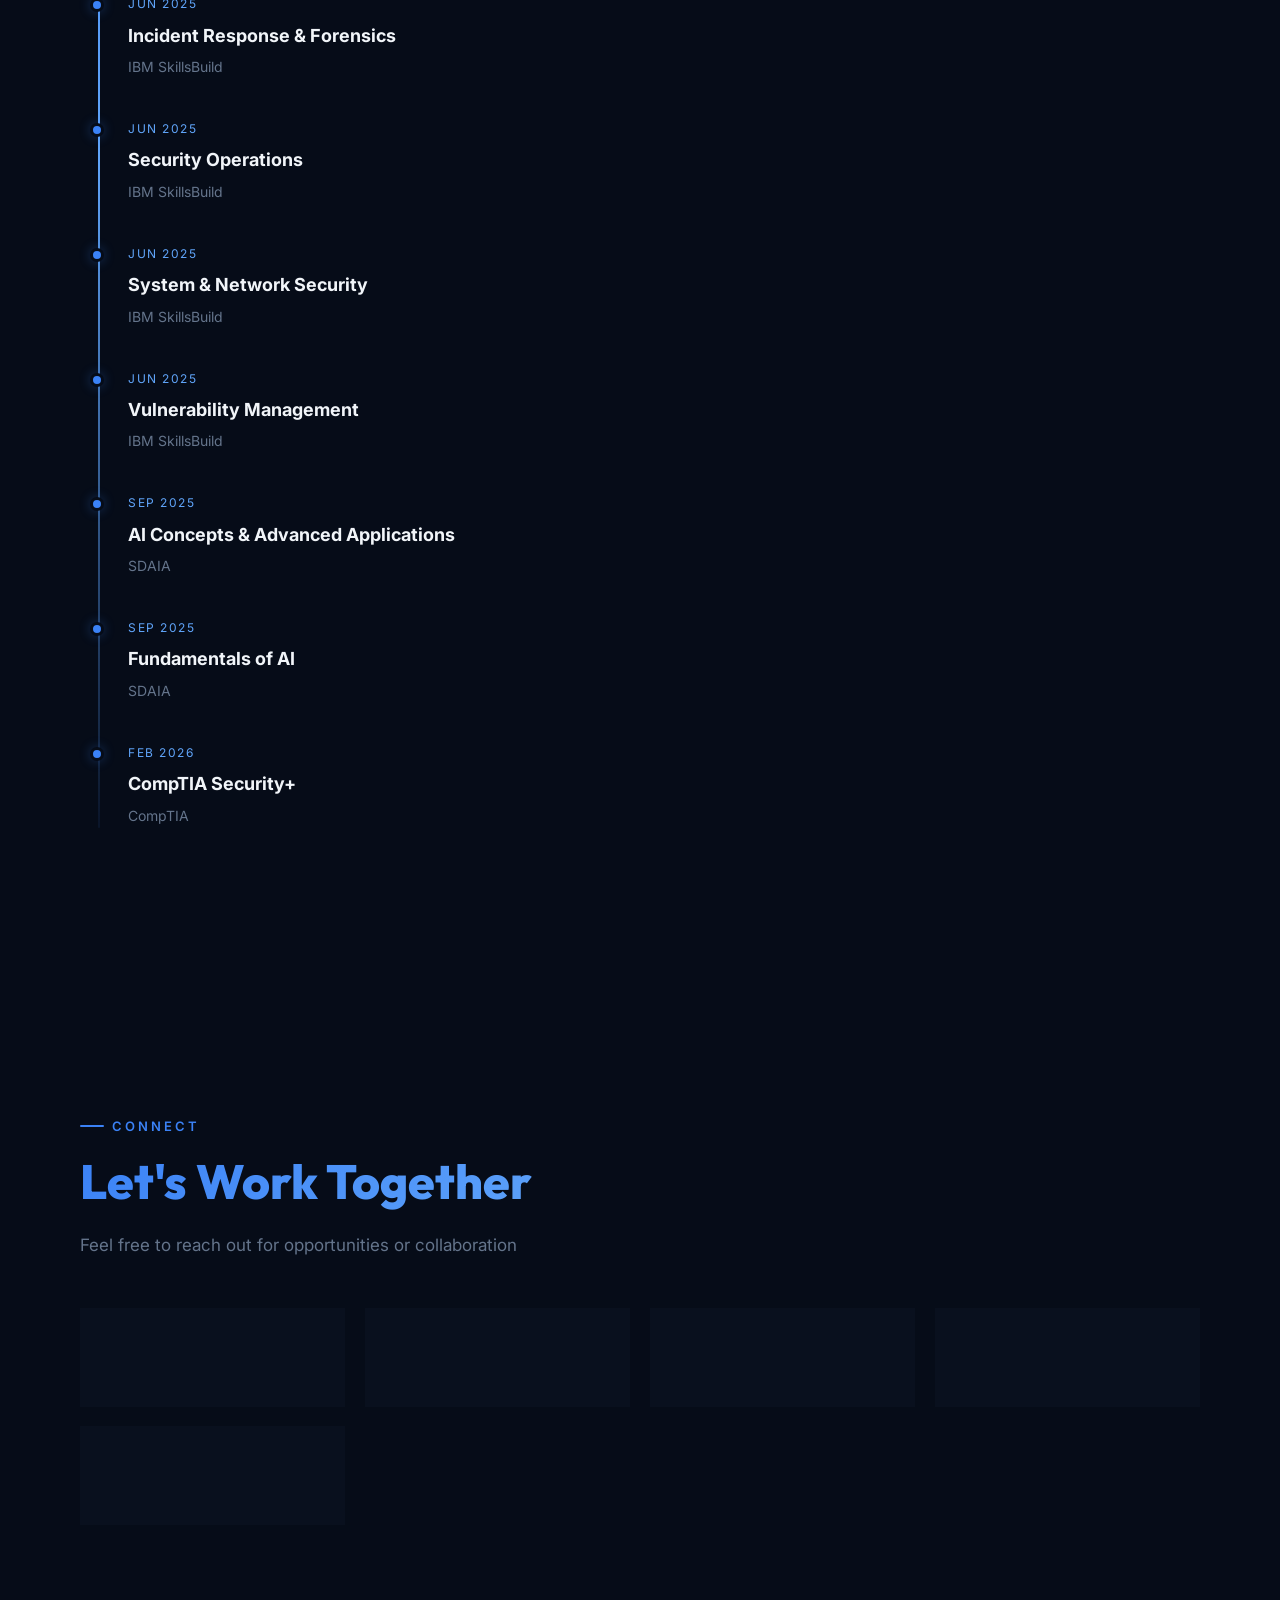
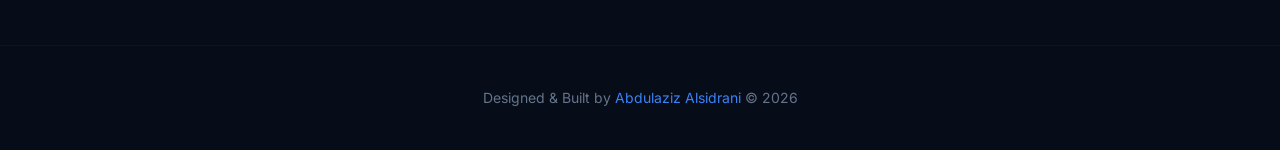
==== commit 6c5de5fe: "Update portfolio content to match new CV" ====
--- a/index.html
+++ b/index.html
@@ -6,14 +6,14 @@
   <meta name="viewport" content="width=device-width, initial-scale=1.0">
   <title>Abdulaziz Alsidrani — Cybersecurity Analyst Portfolio</title>
   <meta name="description"
-    content="Abdulaziz Alsidrani — Cybersecurity Analyst specializing in SOC, SIEM, MITRE ATT&CK, Incident Response, Threat Hunting, Splunk, Vulnerability Management, Log Analysis, and Python Security Automation.">
+    content="Abdulaziz Alsidrani — Cybersecurity Analyst (CompTIA Security+) specializing in Threat Detection, Alert Triage, Incident Response, and Splunk SIEM.">
   <meta name="keywords"
     content="Cybersecurity Analyst, SOC, SIEM, MITRE ATT&CK, Incident Response, Threat Hunting, Splunk, Vulnerability Management, Log Analysis, Python Security Automation, Blue Team, CompTIA Security+, Penetration Testing, Ethical Hacking">
   <meta name="author" content="Abdulaziz Alsidrani">
   <!-- Open Graph -->
   <meta property="og:title" content="Abdulaziz Alsidrani — Cybersecurity Analyst">
   <meta property="og:description"
-    content="Cybersecurity Analyst (CompTIA Security+) specializing in Defensive Operations and Vulnerability Management.">
+    content="Cybersecurity Analyst (CompTIA Security+) focused on Blue Teaming, Threat Detection, and Incident Response.">
   <meta property="og:type" content="website">
   <meta property="og:image" content="og-image.png">
   <meta property="og:url" content="https://izltx.github.io">
@@ -21,7 +21,7 @@
   <meta name="twitter:card" content="summary_large_image">
   <meta name="twitter:title" content="Abdulaziz Alsidrani — Cybersecurity Analyst">
   <meta name="twitter:description"
-    content="Cybersecurity Analyst (CompTIA Security+) specializing in Defensive Operations and Vulnerability Management.">
+    content="Cybersecurity Analyst (CompTIA Security+) focused on Blue Teaming, Threat Detection, and Incident Response.">
   <meta name="twitter:image" content="og-image.png">
   <meta name="robots" content="index, follow">
   <!-- Favicon -->
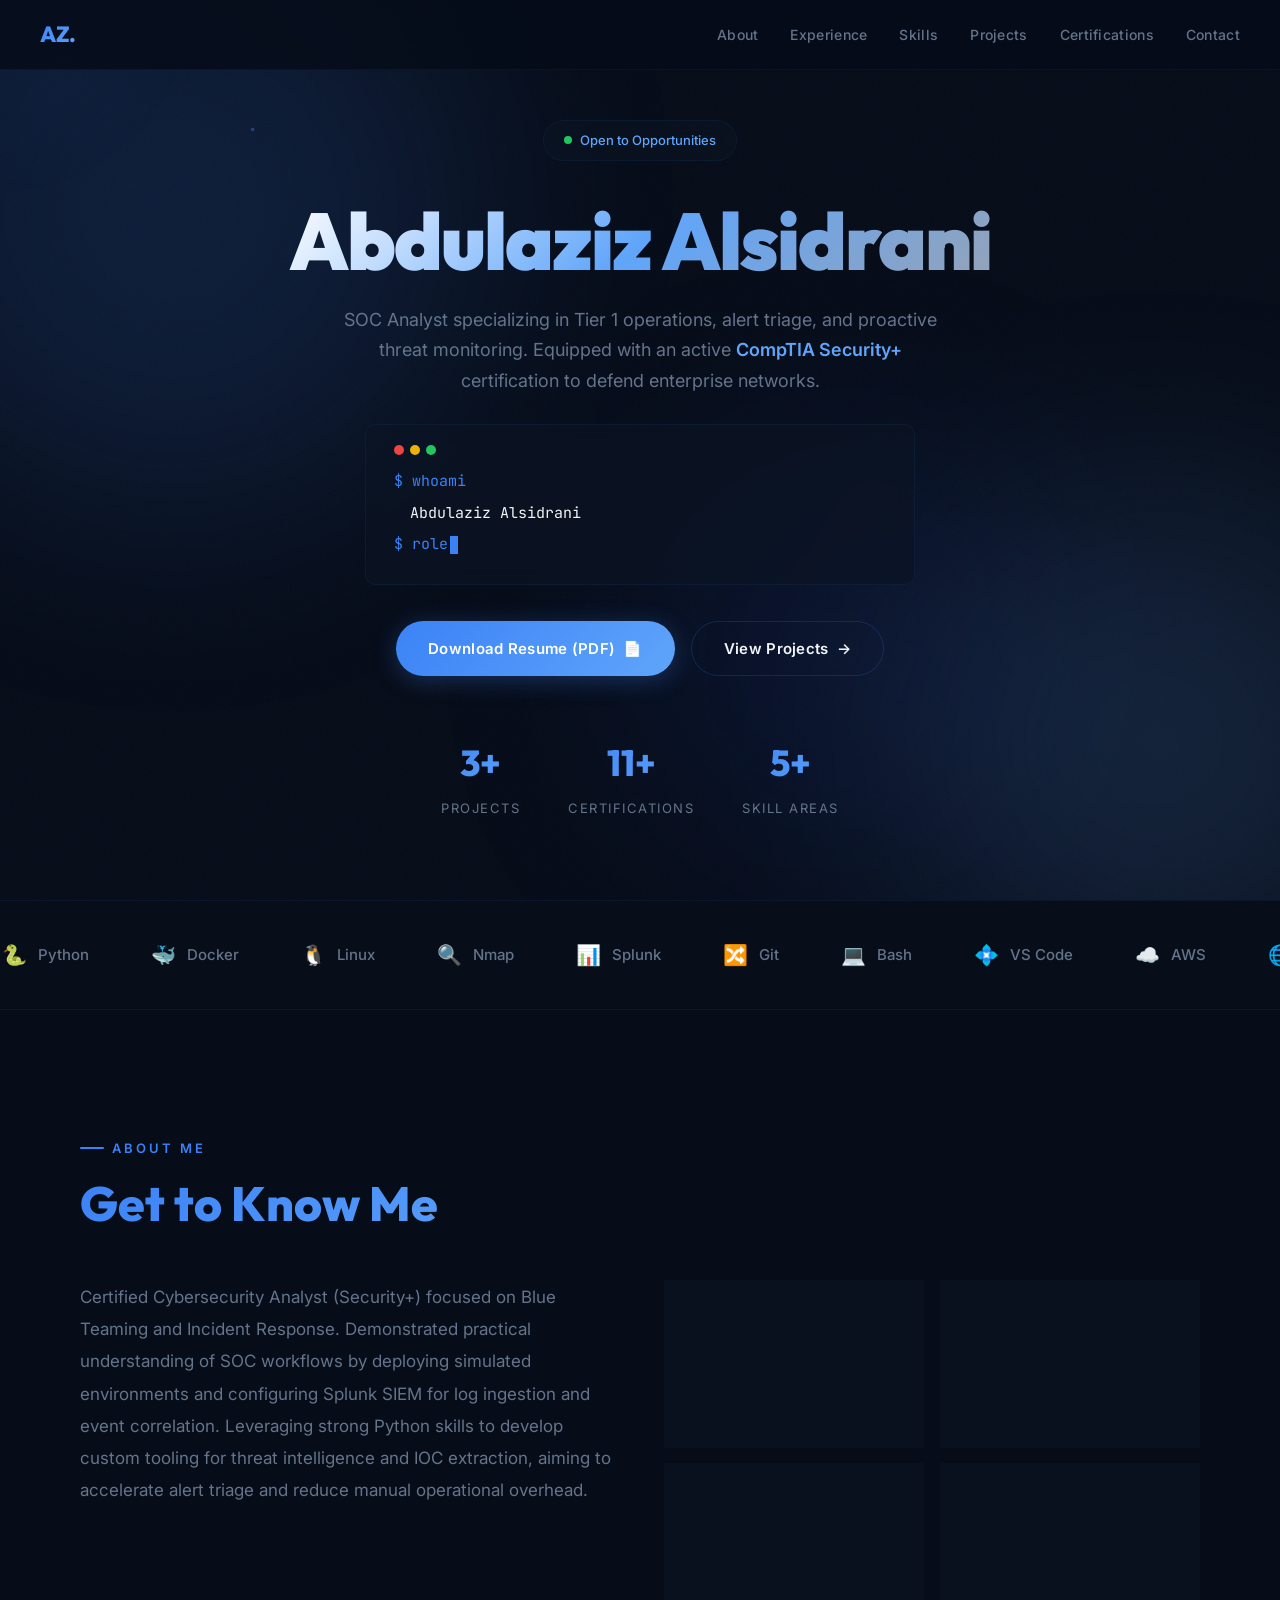
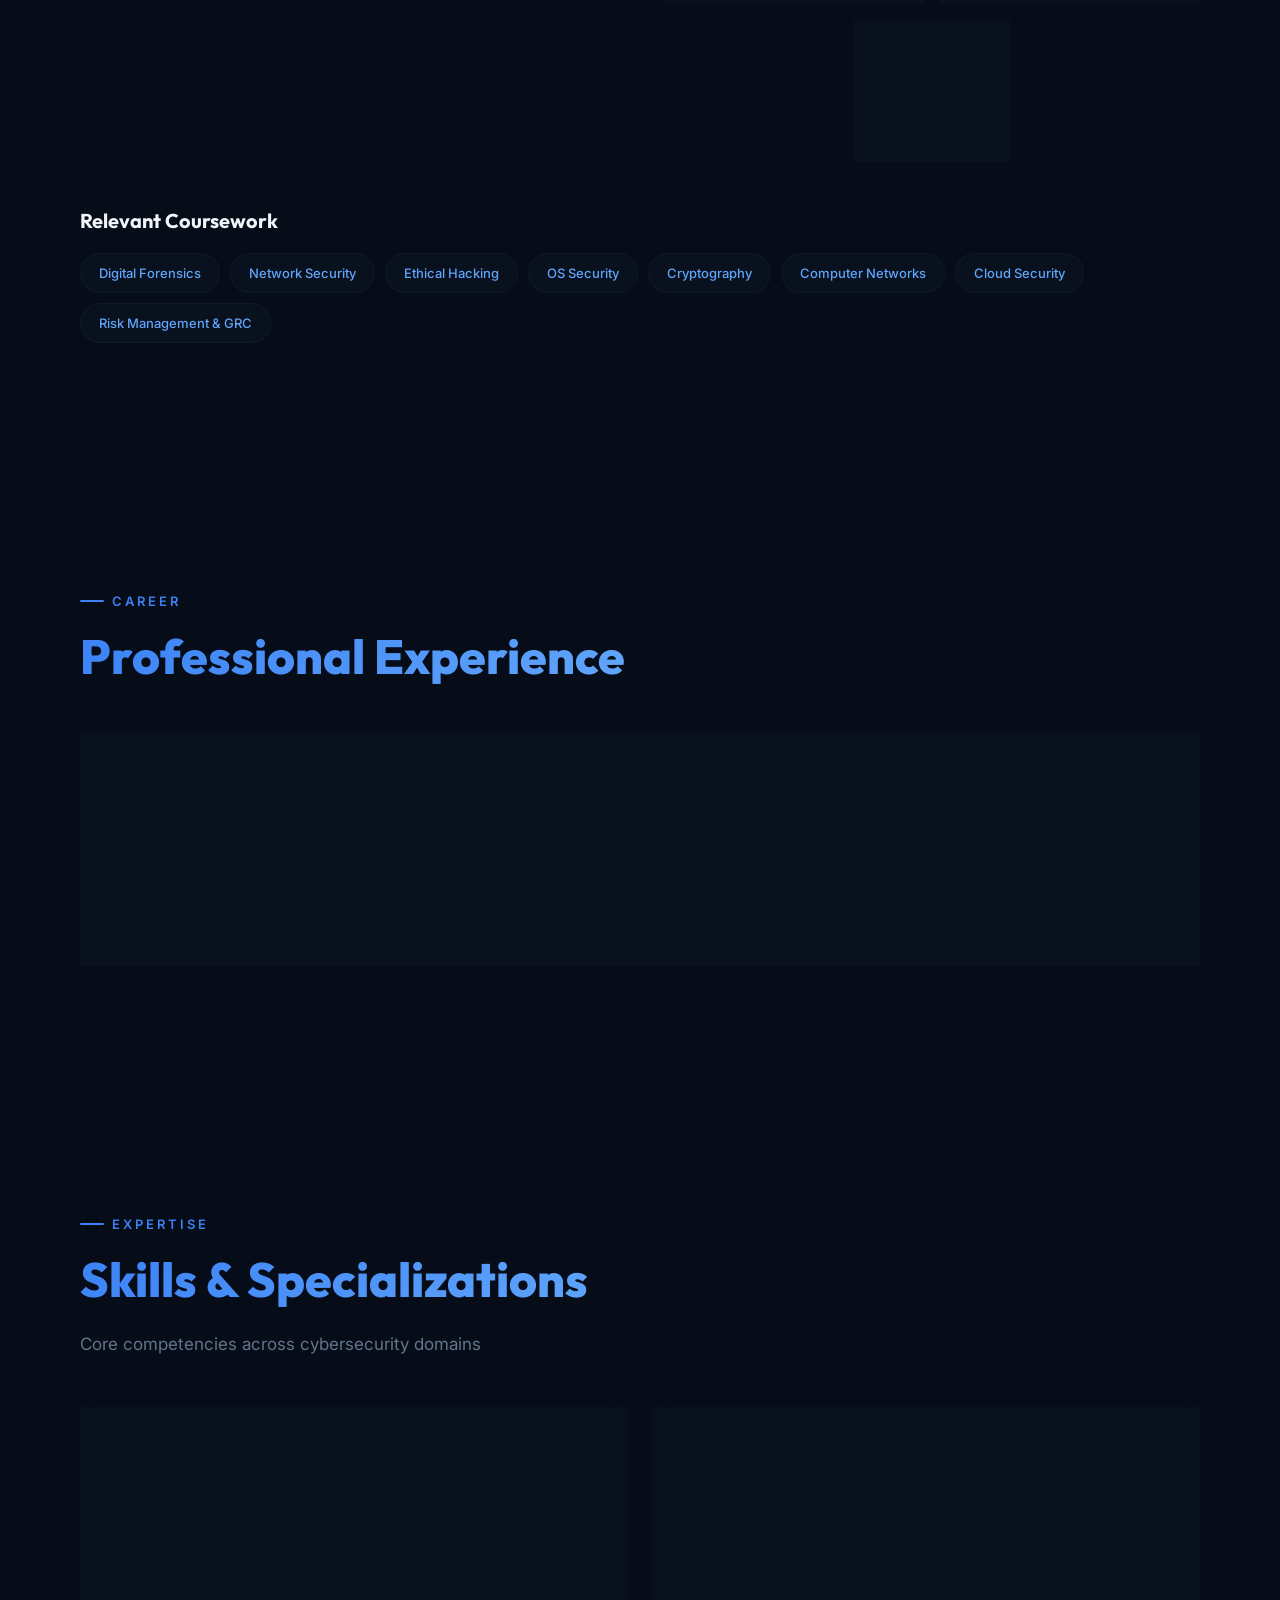
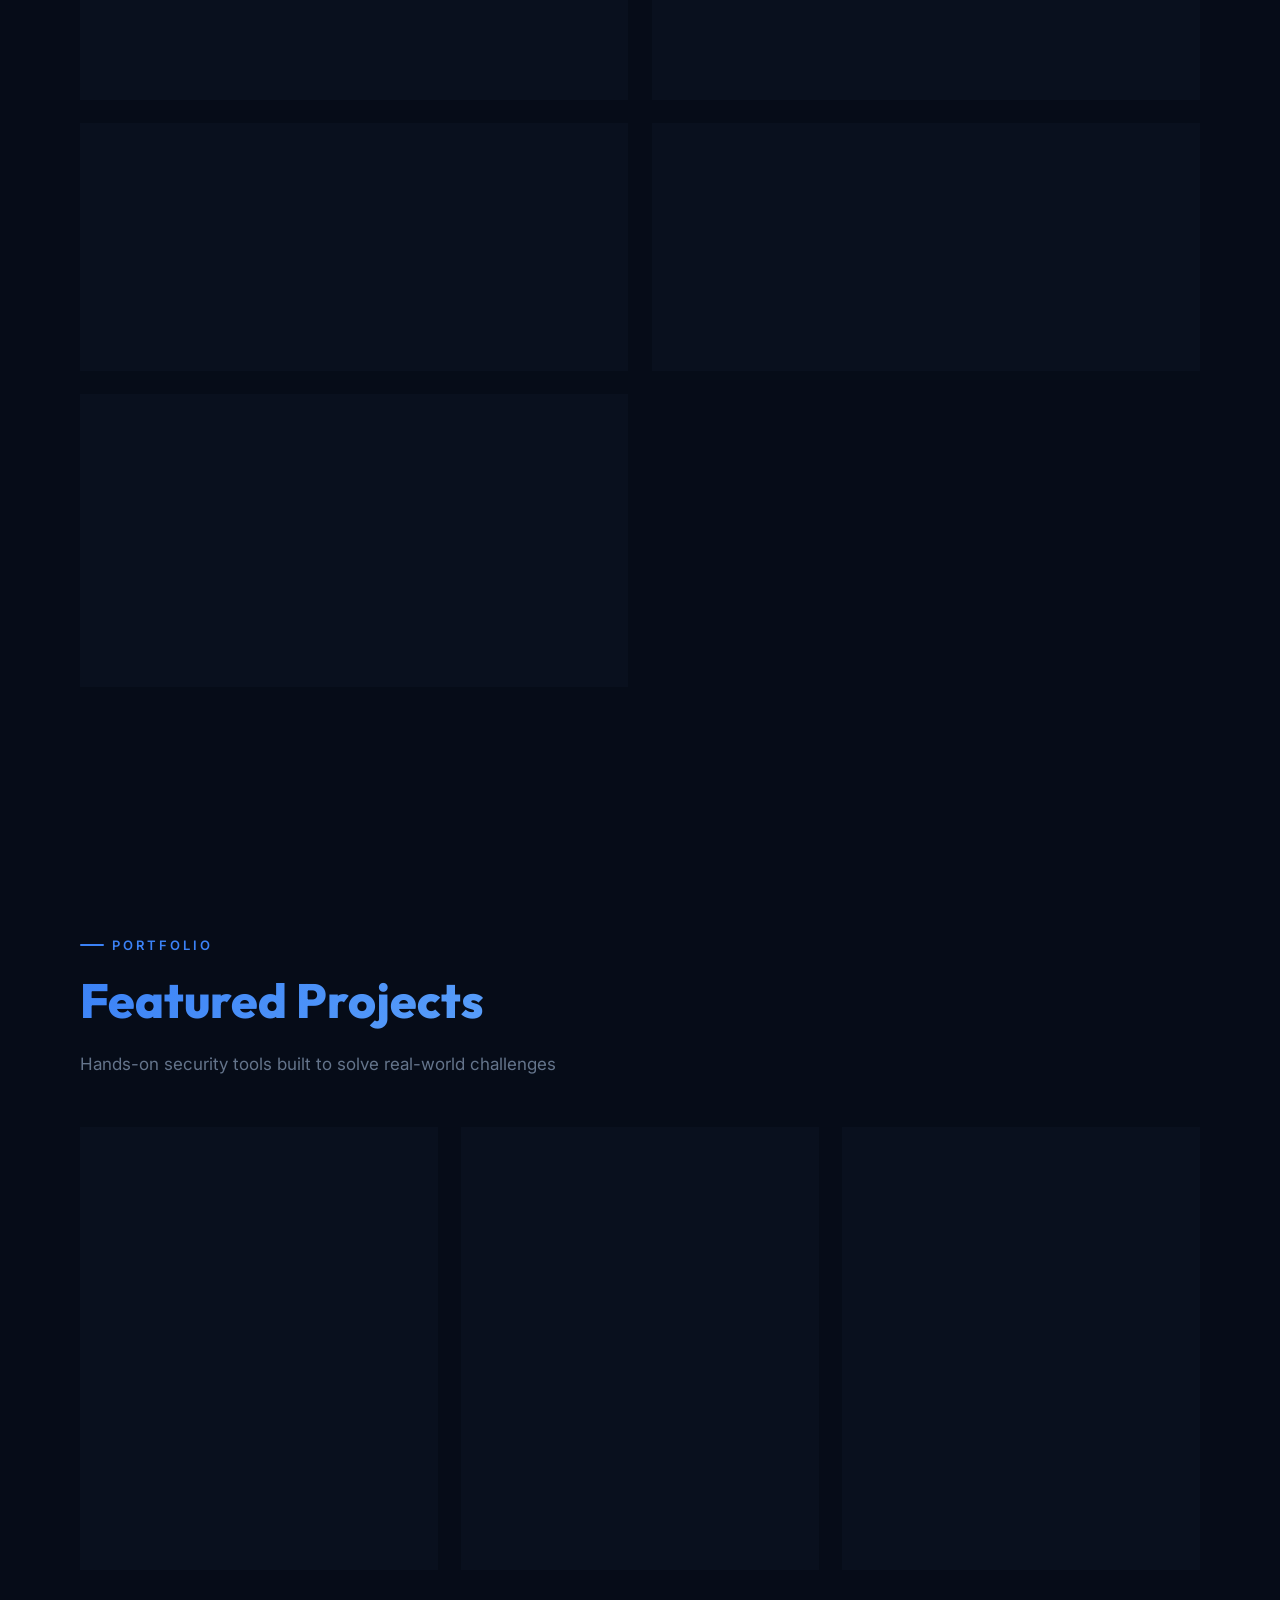
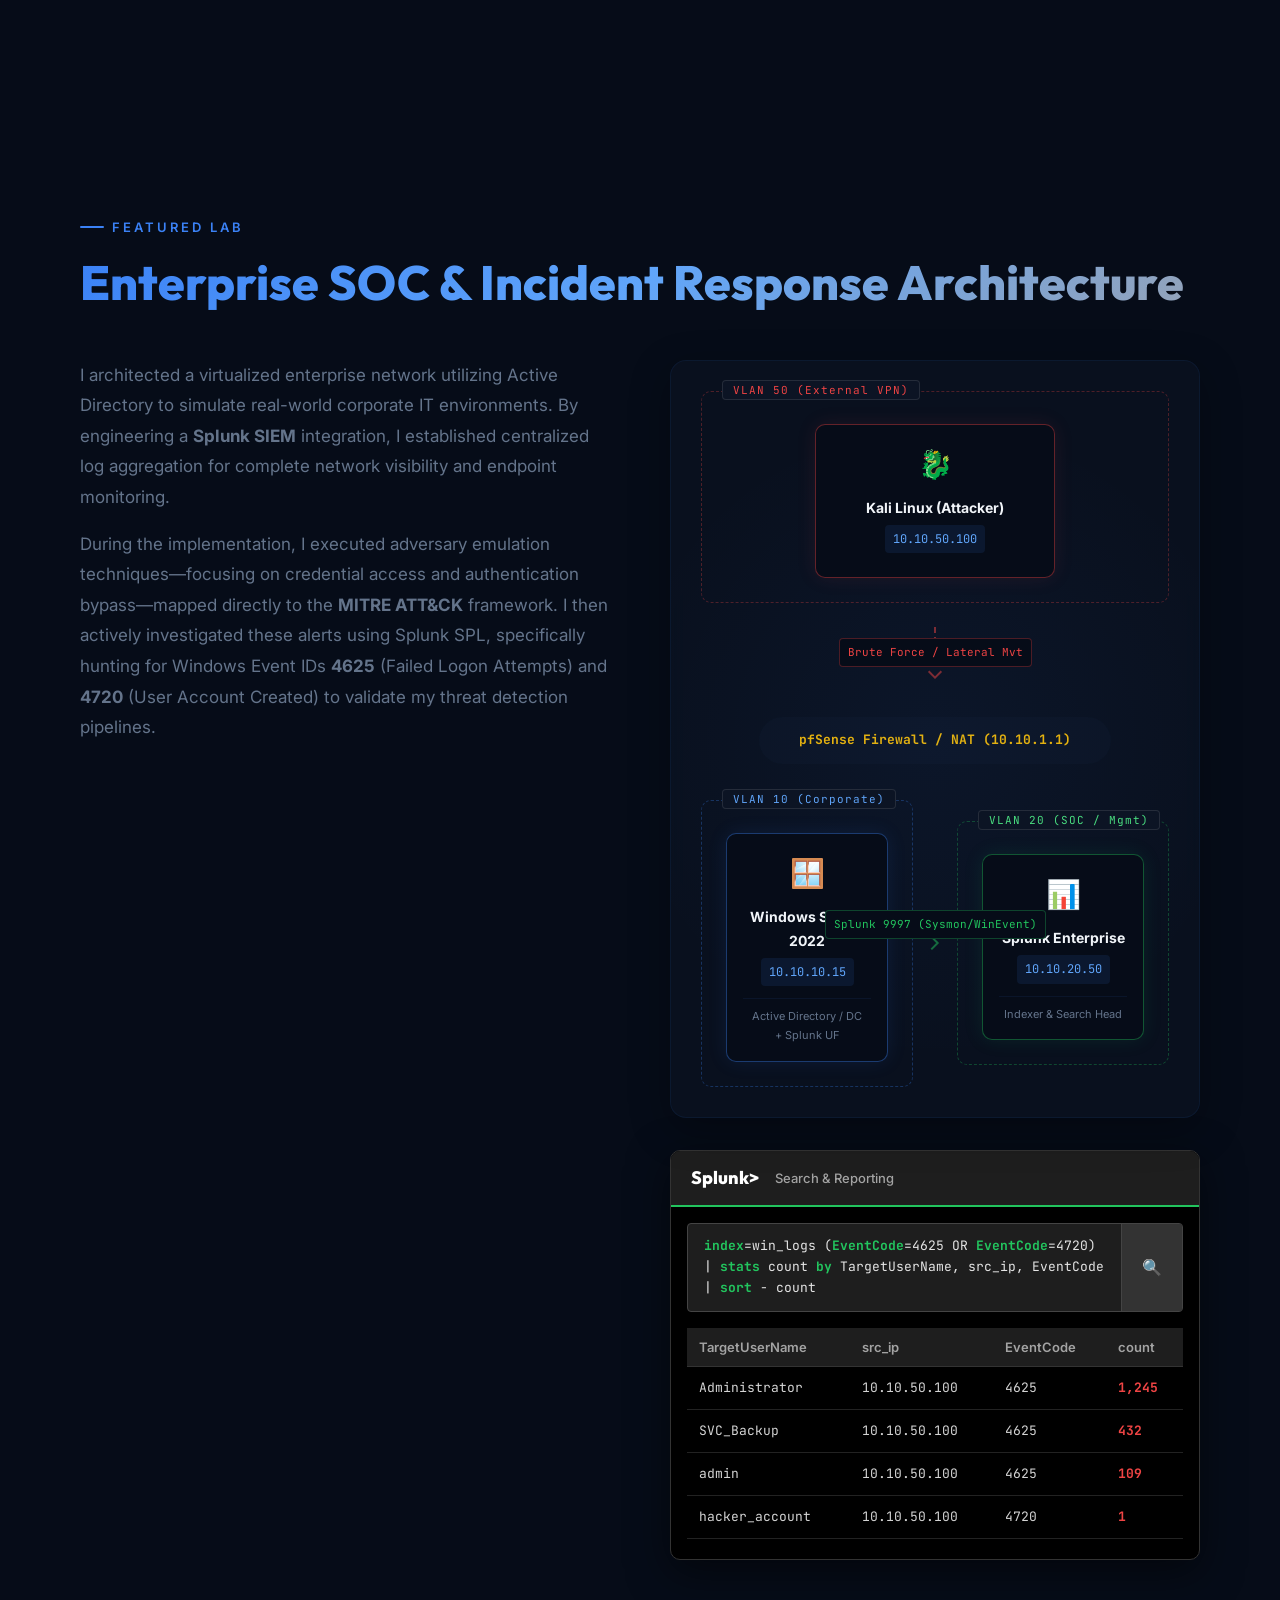
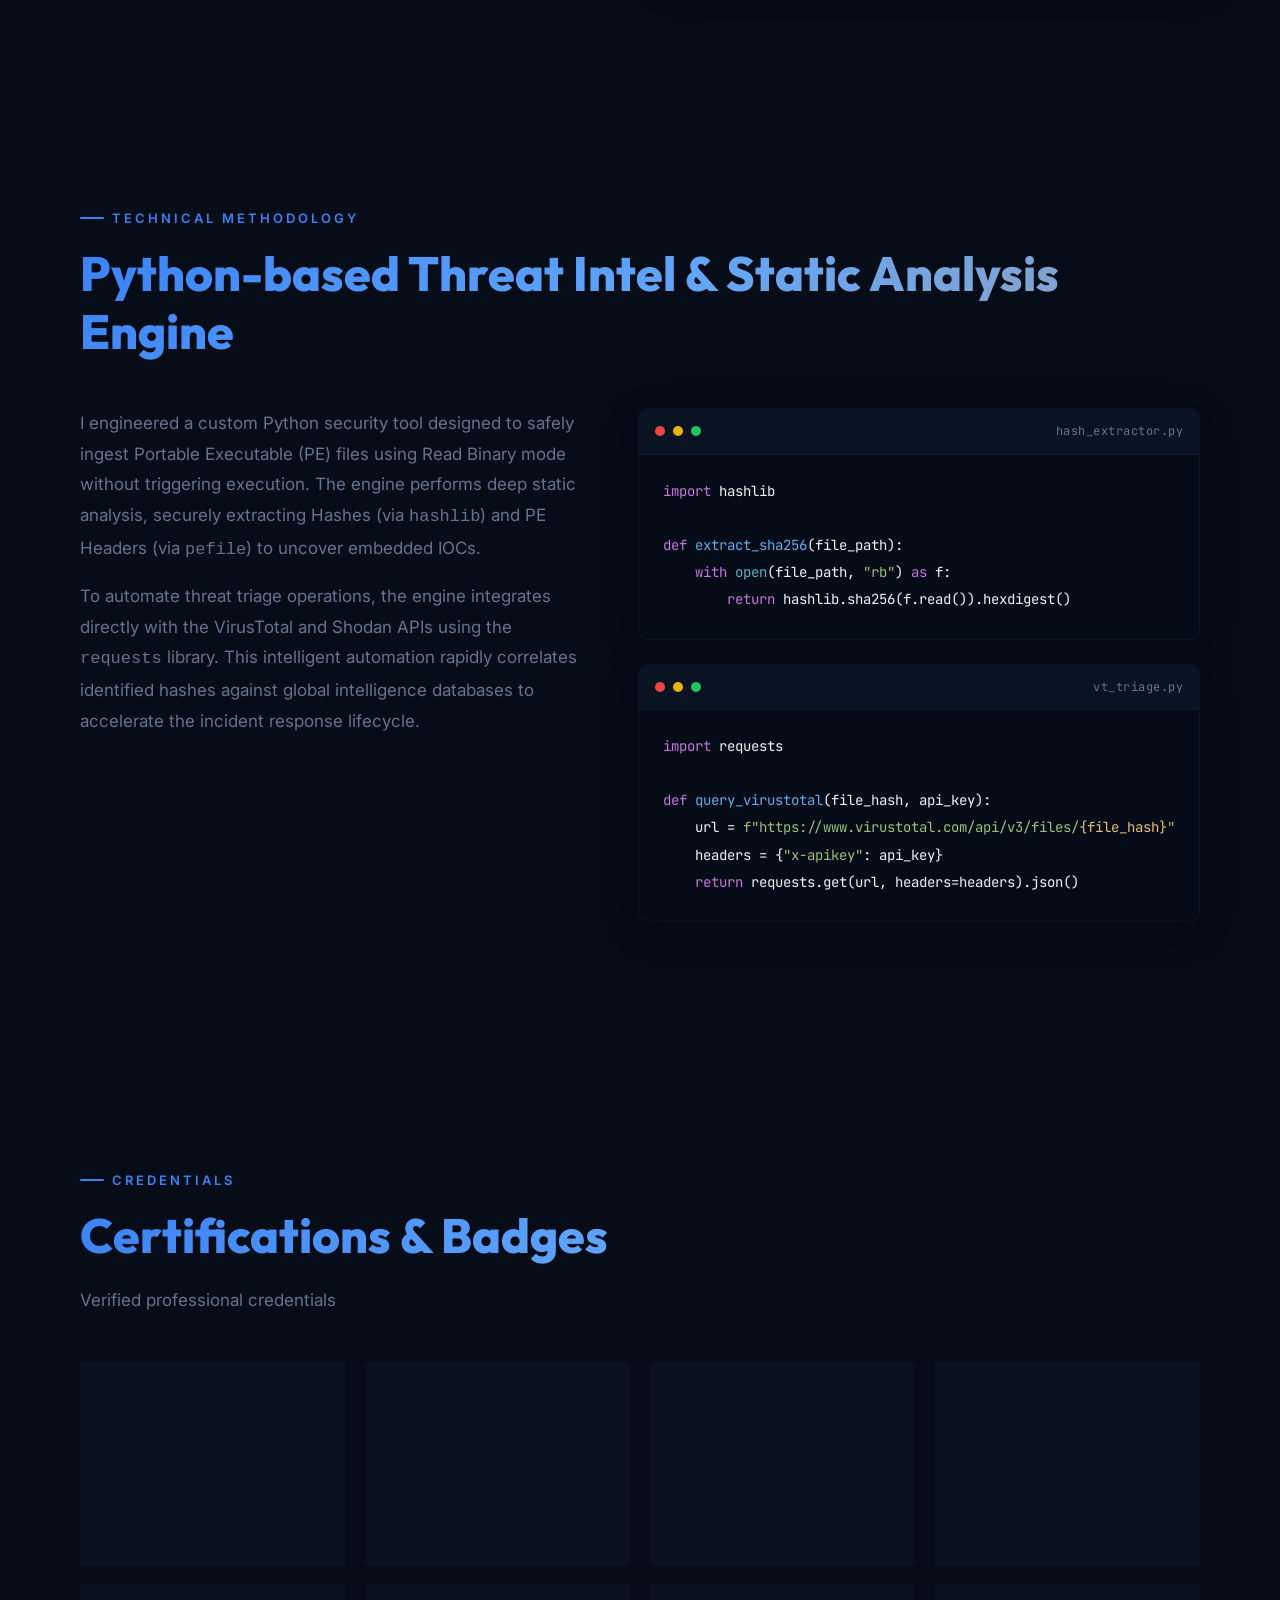
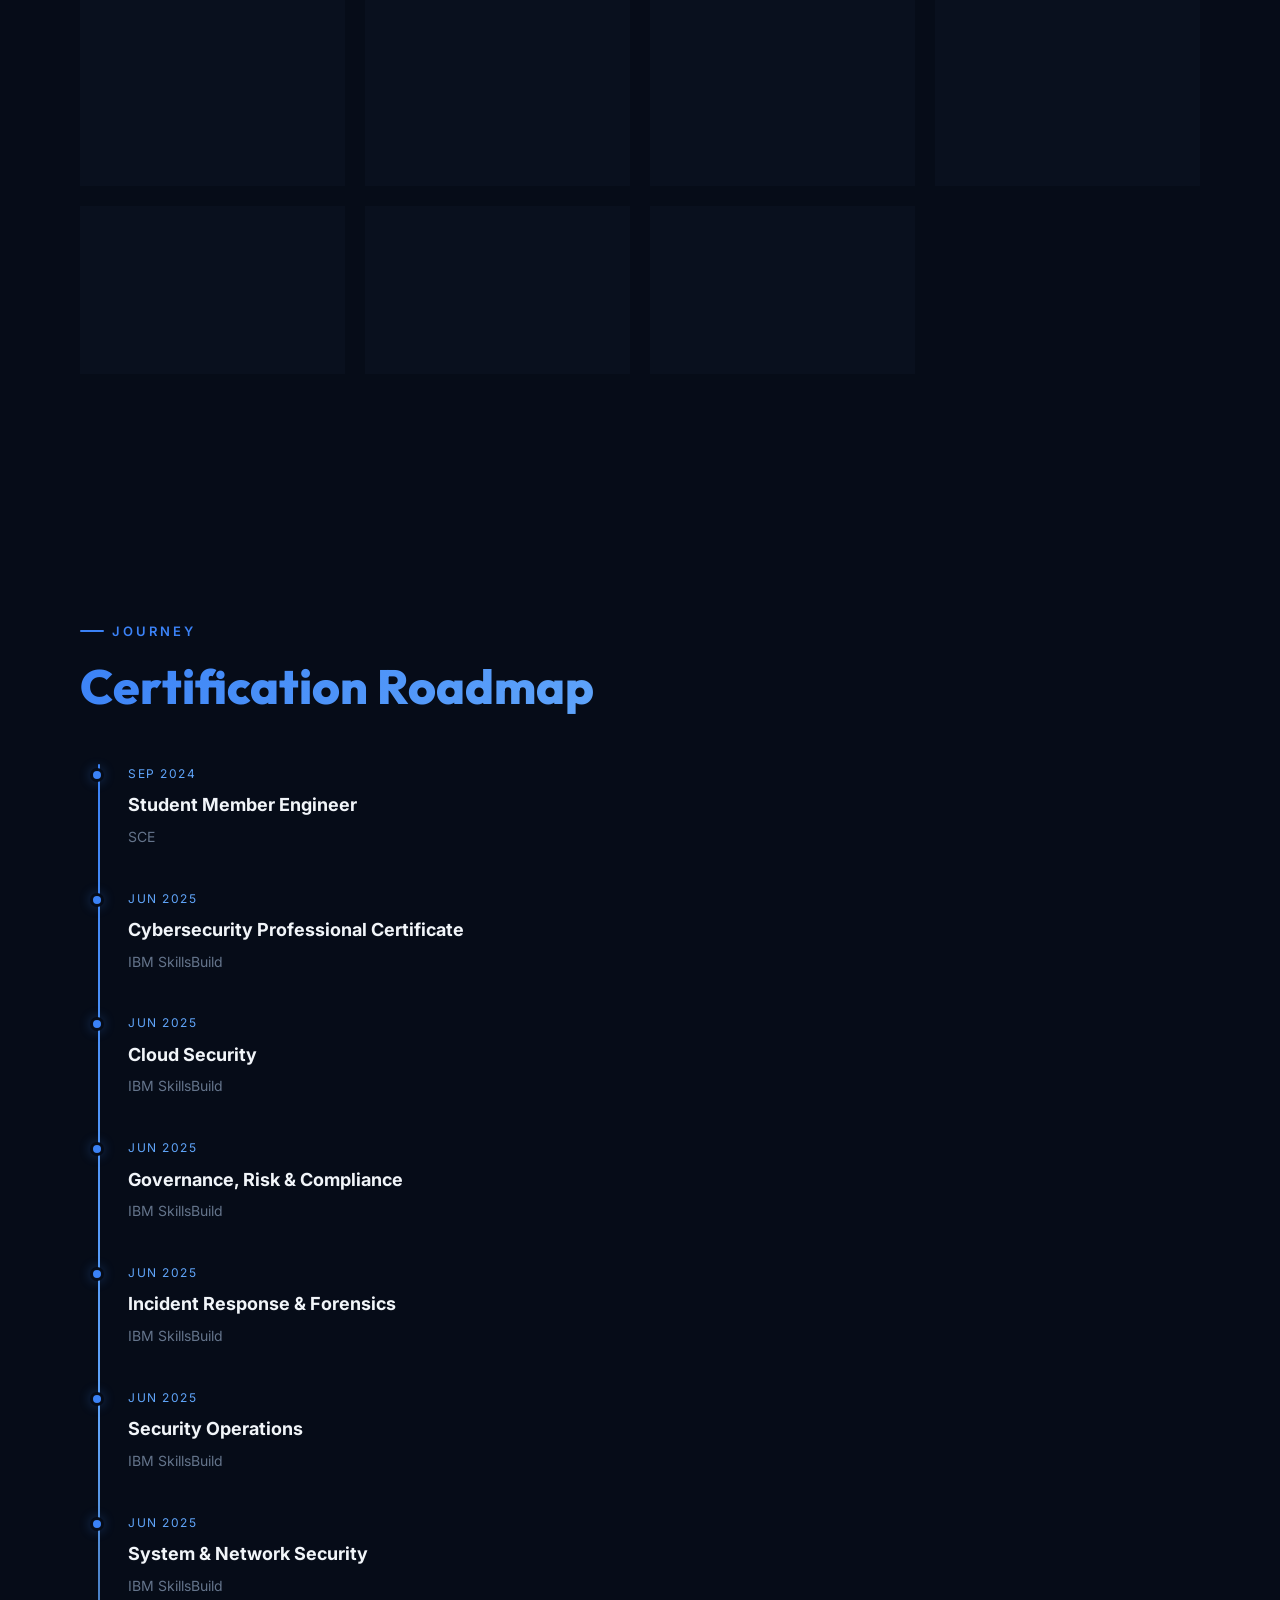
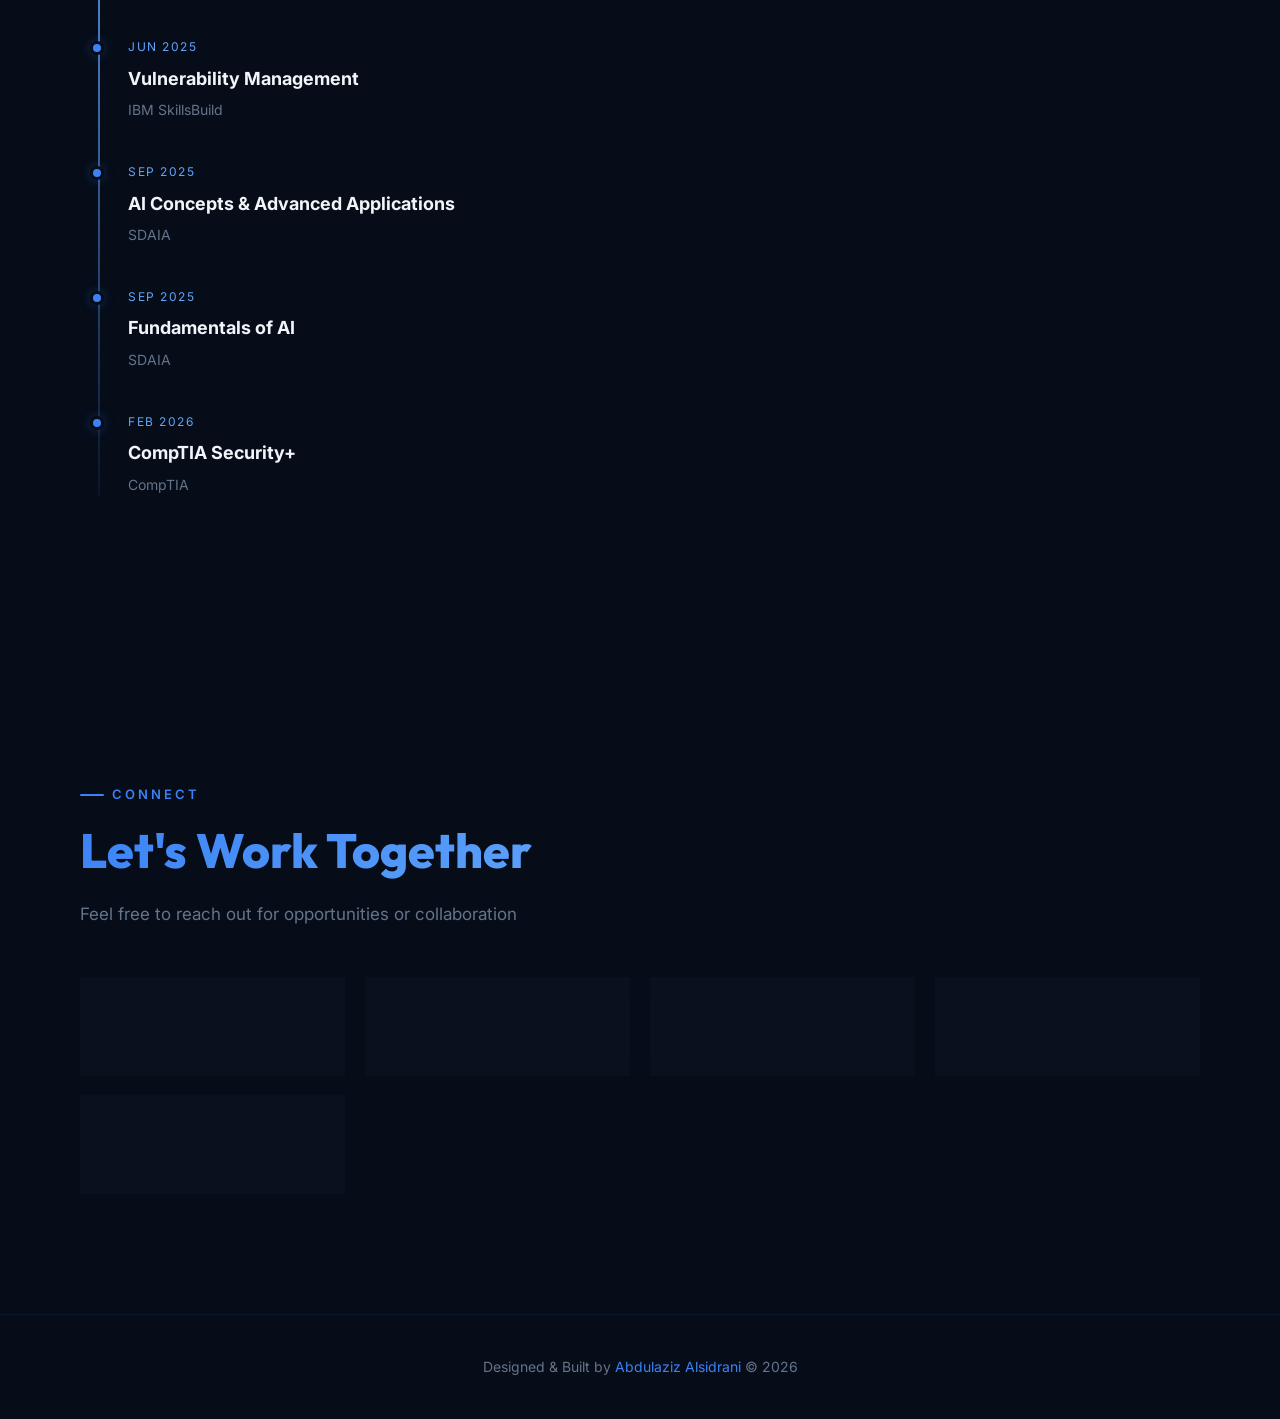
==== commit 280597ed: "feat: added SOC architecture diagrams, Splunk dashboard, and CV" ====
--- a/index.html
+++ b/index.html
@@ -81,6 +81,12 @@
         Open to Opportunities
       </div>
       <h1 class="hero-name reveal reveal-delay-1" id="heroName"></h1>
+      
+      <p class="hero-summary reveal reveal-delay-2">
+        SOC Analyst specializing in Tier 1 operations, alert triage, and proactive threat monitoring. 
+        Equipped with an active <strong>CompTIA Security+</strong> certification to defend enterprise networks.
+      </p>
+
       <div class="hero-terminal reveal reveal-delay-2" id="heroTerminal">
         <div class="terminal-header">
           <div class="terminal-dot red"></div>
@@ -90,12 +96,13 @@
         <div id="terminalContent"></div>
       </div>
       <div class="hero-cta reveal reveal-delay-3">
-        <a href="#projects" class="btn btn-primary magnetic" id="ctaProjects">
+        <a href="Abdulaziz_Alsidrani_CV.pdf" class="btn btn-primary magnetic" target="_blank">
+          <span>Download Resume (PDF)</span>
+          <span>📄</span>
+        </a>
+        <a href="#projects" class="btn btn-secondary magnetic" id="ctaProjects">
           <span>View Projects</span>
           <span>→</span>
-        </a>
-        <a href="#contact" class="btn btn-secondary magnetic" id="ctaContact">
-          <span>Get in Touch</span>
         </a>
       </div>
       <div class="hero-stats reveal reveal-delay-4" id="heroStats"></div>
@@ -142,6 +149,153 @@
     <h2 class="section-title reveal reveal-delay-1">Featured Projects</h2>
     <p class="section-subtitle reveal reveal-delay-2">Hands-on security tools built to solve real-world challenges</p>
     <div class="projects-grid" id="projectsGrid"></div>
+  </section>
+
+  <!-- Enterprise SOC Lab Writeup Section -->
+  <section class="section" id="soc-architecture">
+    <div class="section-label reveal">Featured Lab</div>
+    <h2 class="section-title reveal reveal-delay-1">Enterprise SOC & Incident Response Architecture</h2>
+    <div class="writeup-grid">
+      <div class="writeup-content reveal reveal-delay-2">
+        <p class="section-subtitle">
+          I architected a virtualized enterprise network utilizing Active Directory to simulate real-world corporate IT environments. By engineering a <strong>Splunk SIEM</strong> integration, I established centralized log aggregation for complete network visibility and endpoint monitoring.
+        </p>
+        <p class="section-subtitle" style="margin-top: 16px;">
+          During the implementation, I executed adversary emulation techniques—focusing on credential access and authentication bypass—mapped directly to the <strong>MITRE ATT&CK</strong> framework. I then actively investigated these alerts using Splunk SPL, specifically hunting for Windows Event IDs <strong>4625</strong> (Failed Logon Attempts) and <strong>4720</strong> (User Account Created) to validate my threat detection pipelines.
+        </p>
+      </div>
+      <div class="writeup-visuals reveal reveal-delay-3">
+        
+        <!-- NATIVE ARCHITECTURE DIAGRAM -->
+        <div class="architecture-diagram">
+          <div class="diagram-flow">
+            <!-- Subnet: Attack -->
+            <div class="subnet" style="border-color: rgba(239,68,68,0.3);">
+              <div class="subnet-title" style="color:#ef4444;">VLAN 50 (External VPN)</div>
+              <div class="node node-kali">
+                <div class="node-icon">🐉</div>
+                <div class="node-name">Kali Linux (Attacker)</div>
+                <div class="node-ip">10.10.50.100</div>
+              </div>
+            </div>
+            
+            <div class="connection-arrow attack" style="margin: 24px 0;">
+              <span class="arrow-label">Brute Force / Lateral Mvt</span>
+              <div class="arrow-line"></div>
+              <div class="arrow-head"></div>
+            </div>
+            
+            <div class="node-firewall">pfSense Firewall / NAT (10.10.1.1)</div>
+
+            <div class="diagram-branches">
+              <!-- Subnet: Corporate -->
+              <div class="subnet" style="border-color: rgba(59,130,246,0.3);">
+                <div class="subnet-title" style="color:#60a5fa;">VLAN 10 (Corporate)</div>
+                <div class="node node-windows">
+                  <div class="node-icon">🪟</div>
+                  <div class="node-name">Windows Server 2022</div>
+                  <div class="node-ip">10.10.10.15</div>
+                  <div class="node-sub">Active Directory / DC<br>+ Splunk UF</div>
+                </div>
+              </div>
+
+              <!-- Forwarding Arrow -->
+              <div class="connection-arrow horizontal">
+                <span class="arrow-label">Splunk 9997 (Sysmon/WinEvent)</span>
+                <div class="arrow-line"></div>
+                <div class="arrow-head"></div>
+              </div>
+
+              <!-- Subnet: SOC -->
+              <div class="subnet" style="border-color: rgba(34,197,94,0.3);">
+                <div class="subnet-title" style="color:#4ade80;">VLAN 20 (SOC / Mgmt)</div>
+                <div class="node node-splunk">
+                  <div class="node-icon">📊</div>
+                  <div class="node-name">Splunk Enterprise</div>
+                  <div class="node-ip">10.10.20.50</div>
+                  <div class="node-sub">Indexer & Search Head</div>
+                </div>
+              </div>
+            </div>
+          </div>
+        </div>
+
+        <!-- NATIVE SPLUNK DASHBOARD -->
+        <div class="splunk-dashboard" style="margin-top: 32px;">
+          <div class="splunk-header">
+            <span class="splunk-logo">Splunk&gt;</span>
+            <span class="splunk-app">Search & Reporting</span>
+          </div>
+          <div class="splunk-search-bar">
+            <div class="spl-query">
+              <span class="spl-keyword">index</span>=win_logs (<span class="spl-keyword">EventCode</span>=4625 OR <span class="spl-keyword">EventCode</span>=4720) 
+              | <span class="spl-keyword">stats</span> count <span class="spl-keyword">by</span> TargetUserName, src_ip, EventCode 
+              | <span class="spl-keyword">sort</span> - count
+            </div>
+            <div class="spl-search-btn">🔍</div>
+          </div>
+          <div class="splunk-results">
+            <table class="splunk-table">
+              <thead>
+                <tr><th>TargetUserName</th><th>src_ip</th><th>EventCode</th><th>count</th></tr>
+              </thead>
+              <tbody>
+                <tr><td>Administrator</td><td>10.10.50.100</td><td>4625</td><td>1,245</td></tr>
+                <tr><td>SVC_Backup</td><td>10.10.50.100</td><td>4625</td><td>432</td></tr>
+                <tr><td>admin</td><td>10.10.50.100</td><td>4625</td><td>109</td></tr>
+                <tr><td>hacker_account</td><td>10.10.50.100</td><td>4720</td><td>1</td></tr>
+              </tbody>
+            </table>
+          </div>
+        </div>
+
+      </div>
+    </div>
+  </section>
+
+  <!-- Automated Threat Intelligence Tooling Section -->
+  <section class="section" id="threat-intel">
+    <div class="section-label reveal">Technical Methodology</div>
+    <h2 class="section-title reveal reveal-delay-1">Python-based Threat Intel & Static Analysis Engine</h2>
+    <div class="writeup-grid">
+      <div class="writeup-content reveal reveal-delay-2">
+        <p class="section-subtitle">
+          I engineered a custom Python security tool designed to safely ingest Portable Executable (PE) files using Read Binary mode without triggering execution. The engine performs deep static analysis, securely extracting Hashes (via <code>hashlib</code>) and PE Headers (via <code>pefile</code>) to uncover embedded IOCs.
+        </p>
+        <p class="section-subtitle" style="margin-top: 16px;">
+          To automate threat triage operations, the engine integrates directly with the VirusTotal and Shodan APIs using the <code>requests</code> library. This intelligent automation rapidly correlates identified hashes against global intelligence databases to accelerate the incident response lifecycle.
+        </p>
+      </div>
+      
+      <div class="code-snippets reveal reveal-delay-3">
+        <!-- Snippet 1 -->
+        <div class="code-block-wrapper">
+          <div class="code-header">
+            <span class="dot red"></span><span class="dot yellow"></span><span class="dot green"></span>
+            <span class="file-name">hash_extractor.py</span>
+          </div>
+          <pre><code><span style="color: #c678dd;">import</span> hashlib
+
+<span style="color: #c678dd;">def</span> <span style="color: #61afef;">extract_sha256</span>(file_path):
+    <span style="color: #c678dd;">with</span> <span style="color: #56b6c2;">open</span>(file_path, <span style="color: #98c379;">"rb"</span>) <span style="color: #c678dd;">as</span> f:
+        <span style="color: #c678dd;">return</span> hashlib.sha256(f.read()).hexdigest()</code></pre>
+        </div>
+
+        <!-- Snippet 2 -->
+        <div class="code-block-wrapper" style="margin-top: 24px;">
+          <div class="code-header">
+            <span class="dot red"></span><span class="dot yellow"></span><span class="dot green"></span>
+            <span class="file-name">vt_triage.py</span>
+          </div>
+          <pre><code><span style="color: #c678dd;">import</span> requests
+
+<span style="color: #c678dd;">def</span> <span style="color: #61afef;">query_virustotal</span>(file_hash, api_key):
+    url = <span style="color: #98c379;">f"https://www.virustotal.com/api/v3/files/</span><span style="color: #e5c07b;">{file_hash}</span><span style="color: #98c379;">"</span>
+    headers = {<span style="color: #98c379;">"x-apikey"</span>: api_key}
+    <span style="color: #c678dd;">return</span> requests.get(url, headers=headers).json()</code></pre>
+        </div>
+      </div>
+    </div>
   </section>
 
   <!-- Project Modal -->
--- a/style.css
+++ b/style.css
@@ -1464,4 +1464,454 @@
     width: 100%;
     justify-content: center;
   }
+}
+
+/* ============================================
+   NEW ADDITIONS: SOC PORTFOLIO SECTIONS 
+   ============================================ */
+
+/* Hero Section Updates */
+.hero-summary {
+  font-size: 18px;
+  color: var(--text-secondary);
+  max-width: 600px;
+  margin: 16px auto 28px;
+  line-height: 1.7;
+}
+
+.hero-summary strong {
+  color: var(--accent-light);
+  font-weight: 600;
+}
+
+/* Writeup Grid for Big Projects */
+.writeup-grid {
+  display: grid;
+  grid-template-columns: 1fr 1fr;
+  gap: 60px;
+  margin-top: 48px;
+  align-items: start;
+}
+
+.writeup-content {
+  display: flex;
+  flex-direction: column;
+}
+
+/* Image Placeholders with Glassmorphism */
+.image-wrapper {
+  background: var(--glass-bg);
+  border: 1px solid var(--glass-border);
+  border-radius: var(--radius);
+  padding: 16px;
+  backdrop-filter: blur(10px);
+  transition: transform var(--transition);
+}
+
+.image-wrapper:hover {
+  transform: translateY(-4px);
+  border-color: var(--glass-border-hover);
+}
+
+.writeup-img {
+  border-radius: var(--radius-sm);
+  width: 100%;
+  height: auto;
+  border: 1px solid rgba(59, 130, 246, 0.1);
+}
+
+.image-caption {
+  display: block;
+  text-align: center;
+  font-size: 13px;
+  color: var(--text-secondary);
+  margin-top: 12px;
+  font-family: 'JetBrains Mono', monospace;
+}
+
+/* Technical Methodology Code Blocks */
+.code-block-wrapper {
+  background: rgba(6, 12, 24, 0.9);
+  border: 1px solid var(--glass-border);
+  border-radius: var(--radius-sm);
+  overflow: hidden;
+  box-shadow: 0 8px 32px rgba(0, 0, 0, 0.3);
+  transition: all var(--transition);
+}
+
+.code-block-wrapper:hover {
+  border-color: var(--glass-border-hover);
+  box-shadow: 0 8px 32px var(--glow-soft);
+}
+
+.code-header {
+  background: rgba(12, 20, 36, 0.9);
+  padding: 12px 16px;
+  display: flex;
+  align-items: center;
+  border-bottom: 1px solid var(--glass-border);
+}
+
+.code-header .dot {
+  width: 10px;
+  height: 10px;
+  border-radius: 50%;
+  margin-right: 8px;
+}
+
+.code-header .dot.red { background: #ef4444; }
+.code-header .dot.yellow { background: #eab308; }
+.code-header .dot.green { background: #22c55e; }
+
+.code-header .file-name {
+  margin-left: auto;
+  font-family: 'JetBrains Mono', monospace;
+  font-size: 12px;
+  color: var(--text-secondary);
+  letter-spacing: 0.5px;
+}
+
+.code-block-wrapper pre {
+  margin: 0;
+  padding: 24px;
+  overflow-x: auto;
+  background: transparent;
+}
+
+.code-block-wrapper code {
+  font-family: 'JetBrains Mono', monospace;
+  font-size: 14px;
+  color: var(--text-primary);
+  line-height: 1.6;
+}
+
+/* Responsive adjustments */
+@media (max-width: 1024px) {
+  .writeup-grid {
+    grid-template-columns: 1fr;
+    gap: 40px;
+  }
+}
+@media (max-width: 768px) {
+  .hero-summary {
+    font-size: 16px;
+  }
+}
+
+/* ============================================
+   NATIVE SOC ARCHITECTURE DIAGRAM (NO IMAGES)
+   ============================================ */
+
+.architecture-diagram {
+  background: rgba(12, 20, 36, 0.6);
+  border: 1px solid var(--glass-border);
+  border-radius: var(--radius);
+  padding: 30px;
+  display: flex;
+  flex-direction: column;
+  align-items: center;
+  backdrop-filter: blur(10px);
+  position: relative;
+  overflow: hidden;
+  box-shadow: 0 12px 40px rgba(0,0,0,0.3);
+}
+
+.architecture-diagram::before {
+  content: '';
+  position: absolute;
+  top: 0; left: 0; right: 0; bottom: 0;
+  background: radial-gradient(circle at center, rgba(59, 130, 246, 0.05) 0%, transparent 70%);
+  pointer-events: none;
+}
+
+.diagram-flow {
+  display: flex;
+  flex-direction: column;
+  align-items: center;
+  width: 100%;
+}
+
+.subnet {
+  border: 1px dashed rgba(255, 255, 255, 0.15);
+  border-radius: var(--radius-sm);
+  padding: 32px 24px 24px;
+  position: relative;
+  width: 100%;
+  display: flex;
+  justify-content: center;
+}
+
+.subnet-title {
+  position: absolute;
+  top: -12px;
+  left: 20px;
+  background: var(--bg-secondary);
+  padding: 0 10px;
+  font-size: 11px;
+  font-family: 'JetBrains Mono', monospace;
+  color: var(--text-secondary);
+  letter-spacing: 1px;
+  border-radius: 4px;
+  border: 1px solid rgba(255, 255, 255, 0.1);
+}
+
+.node {
+  background: var(--bg-primary);
+  border: 1px solid var(--glass-border-hover);
+  border-radius: var(--radius-sm);
+  padding: 16px;
+  text-align: center;
+  position: relative;
+  z-index: 2;
+  box-shadow: 0 8px 24px rgba(0,0,0,0.3);
+  width: 100%;
+  max-width: 240px;
+}
+
+.node-kali {
+  border-color: rgba(239, 68, 68, 0.4);
+  box-shadow: 0 0 20px rgba(239, 68, 68, 0.1);
+}
+.node-kali .node-icon { color: #ef4444; }
+
+.node-windows {
+  border-color: rgba(59, 130, 246, 0.4);
+  box-shadow: 0 0 20px rgba(59, 130, 246, 0.1);
+}
+
+.node-splunk {
+  border-color: rgba(34, 197, 94, 0.4);
+  box-shadow: 0 0 20px rgba(34, 197, 94, 0.1);
+}
+
+.node-firewall {
+  border-color: rgba(234, 179, 8, 0.4);
+  padding: 12px 40px;
+  font-family: 'JetBrains Mono', monospace;
+  font-size: 13px;
+  font-weight: bold;
+  color: #eab308;
+  background: rgba(12, 20, 36, 0.9);
+  border-radius: 50px;
+  margin: 16px 0;
+}
+
+.node-icon {
+  font-size: 28px;
+  margin-bottom: 8px;
+}
+
+.node-name {
+  font-size: 14px;
+  font-weight: 700;
+  color: var(--text-primary);
+  margin-bottom: 4px;
+}
+
+.node-ip {
+  font-family: 'JetBrains Mono', monospace;
+  font-size: 12px;
+  color: var(--accent-light);
+  background: rgba(59, 130, 246, 0.1);
+  padding: 4px 8px;
+  border-radius: 4px;
+  display: inline-block;
+  margin-bottom: 8px;
+}
+
+.node-sub {
+  font-size: 11px;
+  color: var(--text-secondary);
+  border-top: 1px solid var(--glass-border);
+  padding-top: 8px;
+  margin-top: 4px;
+}
+
+.diagram-branches {
+  display: flex;
+  justify-content: space-between;
+  align-items: center;
+  width: 100%;
+  gap: 20px;
+  margin-top: 20px;
+}
+
+.connection-arrow {
+  text-align: center;
+  color: var(--text-secondary);
+  display: flex;
+  flex-direction: column;
+  align-items: center;
+  justify-content: center;
+  position: relative;
+}
+
+.connection-arrow.horizontal {
+  flex-direction: row;
+  flex: 1;
+}
+
+.arrow-line {
+  width: 2px;
+  height: 40px;
+  background: repeating-linear-gradient(to bottom, var(--glass-border-hover) 0, var(--glass-border-hover) 6px, transparent 6px, transparent 10px);
+}
+.connection-arrow.attack .arrow-line {
+  background: repeating-linear-gradient(to bottom, rgba(239, 68, 68, 0.5) 0, rgba(239, 68, 68, 0.5) 6px, transparent 6px, transparent 10px);
+}
+
+.horizontal .arrow-line {
+  width: 100%;
+  height: 2px;
+  background: repeating-linear-gradient(to right, rgba(34, 197, 94, 0.5) 0, rgba(34, 197, 94, 0.5) 6px, transparent 6px, transparent 10px);
+}
+
+.arrow-head {
+  border: solid var(--glass-border-hover);
+  border-width: 0 2px 2px 0;
+  display: inline-block;
+  padding: 4px;
+  transform: rotate(45deg);
+}
+.connection-arrow.attack .arrow-head {
+  border-color: rgba(239, 68, 68, 0.5);
+}
+.horizontal .arrow-head {
+  transform: rotate(-45deg);
+  margin-left: -6px;
+  border-color: rgba(34, 197, 94, 0.5);
+}
+
+.arrow-label {
+  font-size: 11px;
+  font-family: 'JetBrains Mono', monospace;
+  color: var(--text-secondary);
+  background: var(--bg-primary);
+  padding: 4px 8px;
+  border-radius: 4px;
+  border: 1px solid var(--glass-border);
+  position: absolute;
+  z-index: 5;
+  white-space: nowrap;
+}
+.connection-arrow.attack .arrow-label {
+  color: #ef4444; border-color: rgba(239, 68, 68, 0.3);
+}
+.horizontal .arrow-label {
+  top: -28px;
+  color: #22c55e; border-color: rgba(34, 197, 94, 0.3);
+}
+
+/* ============================================
+   NATIVE SPLUNK DASHBOARD CSS
+   ============================================ */
+
+.splunk-dashboard {
+  background: #000;
+  border: 1px solid #333;
+  border-radius: var(--radius-sm);
+  overflow: hidden;
+  font-family: 'Inter', sans-serif;
+  box-shadow: 0 12px 40px rgba(0, 0, 0, 0.5);
+  text-align: left;
+}
+.splunk-header {
+  background: #1e1e1e;
+  padding: 12px 20px;
+  display: flex;
+  align-items: center;
+  gap: 16px;
+  border-bottom: 2px solid #22c55e;
+}
+.splunk-logo {
+  font-family: 'Outfit', sans-serif;
+  font-weight: 800;
+  font-size: 18px;
+  color: #fff;
+}
+.splunk-app {
+  font-size: 13px;
+  color: #a3a3a3;
+  font-weight: 500;
+}
+.splunk-search-bar {
+  display: flex;
+  margin: 16px;
+  background: #1e1e1e;
+  border: 1px solid #444;
+  border-radius: 4px;
+}
+.spl-query {
+  flex: 1;
+  padding: 12px 16px;
+  font-family: 'JetBrains Mono', monospace;
+  font-size: 13px;
+  color: #e5e5e5;
+  line-height: 1.6;
+}
+.spl-keyword {
+  color: #22c55e;
+  font-weight: 700;
+}
+.spl-search-btn {
+  background: #333;
+  padding: 0 20px;
+  display: flex;
+  align-items: center;
+  justify-content: center;
+  cursor: pointer;
+  border-left: 1px solid #444;
+}
+.splunk-results {
+  padding: 0 16px 20px;
+  overflow-x: auto;
+}
+.splunk-table {
+  width: 100%;
+  border-collapse: collapse;
+  font-size: 13px;
+  color: #d4d4d4;
+}
+.splunk-table th {
+  text-align: left;
+  padding: 8px 12px;
+  background: #1e1e1e;
+  color: #a3a3a3;
+  font-weight: 600;
+  border-bottom: 1px solid #333;
+}
+.splunk-table td {
+  padding: 10px 12px;
+  border-bottom: 1px solid #222;
+  font-family: 'JetBrains Mono', monospace;
+}
+.splunk-table tbody tr:hover {
+  background: #111;
+}
+.splunk-table td:nth-child(4) {
+  color: #ef4444;
+  font-weight: 700;
+}
+
+@media (max-width: 768px) {
+  .diagram-branches {
+    flex-direction: column;
+  }
+  .connection-arrow.horizontal {
+    flex-direction: column;
+    margin: 30px 0;
+  }
+  .horizontal .arrow-line {
+    width: 2px;
+    height: 40px;
+    background: repeating-linear-gradient(to bottom, rgba(34, 197, 94, 0.5) 0, rgba(34, 197, 94, 0.5) 6px, transparent 6px, transparent 10px);
+  }
+  .horizontal .arrow-head {
+    transform: rotate(45deg);
+    margin-left: 0;
+    margin-top: -6px;
+  }
+  .horizontal .arrow-label {
+    top: auto; left: auto; position: relative; margin-bottom: 8px;
+  }
 }
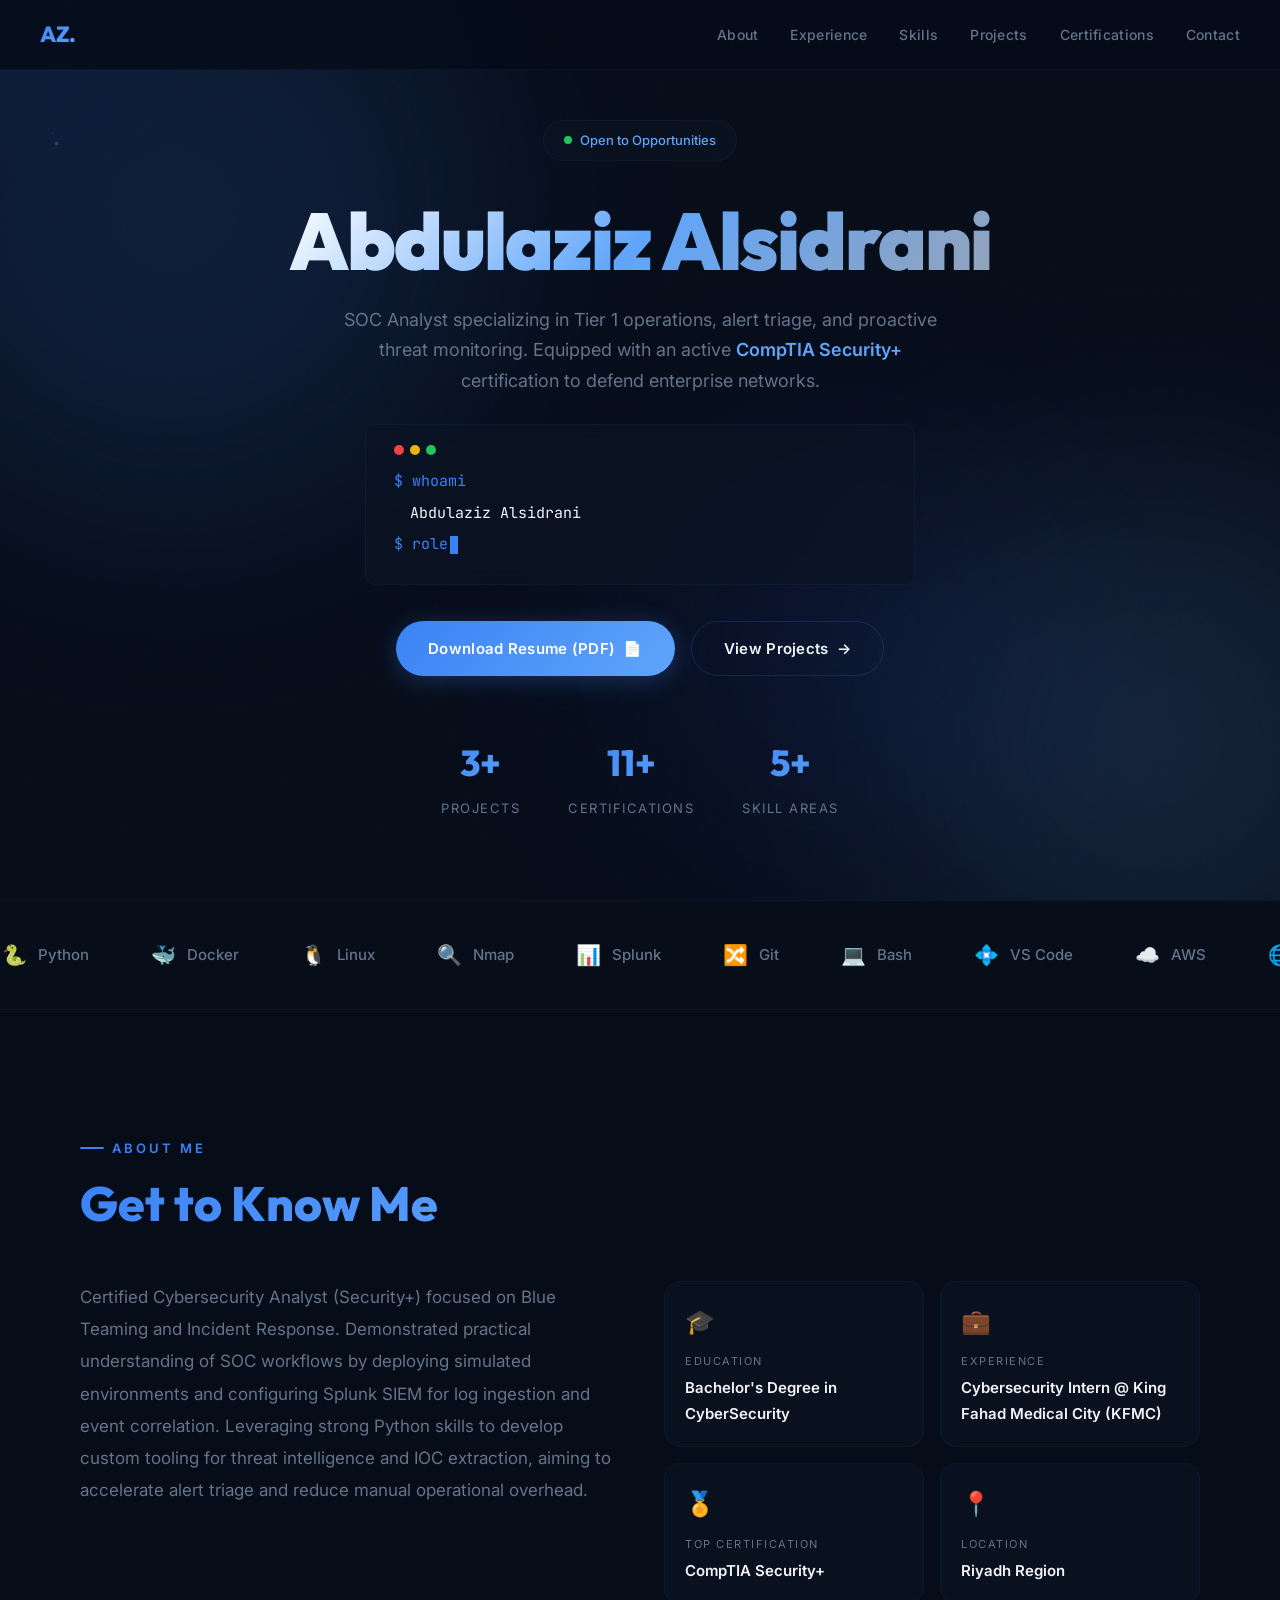
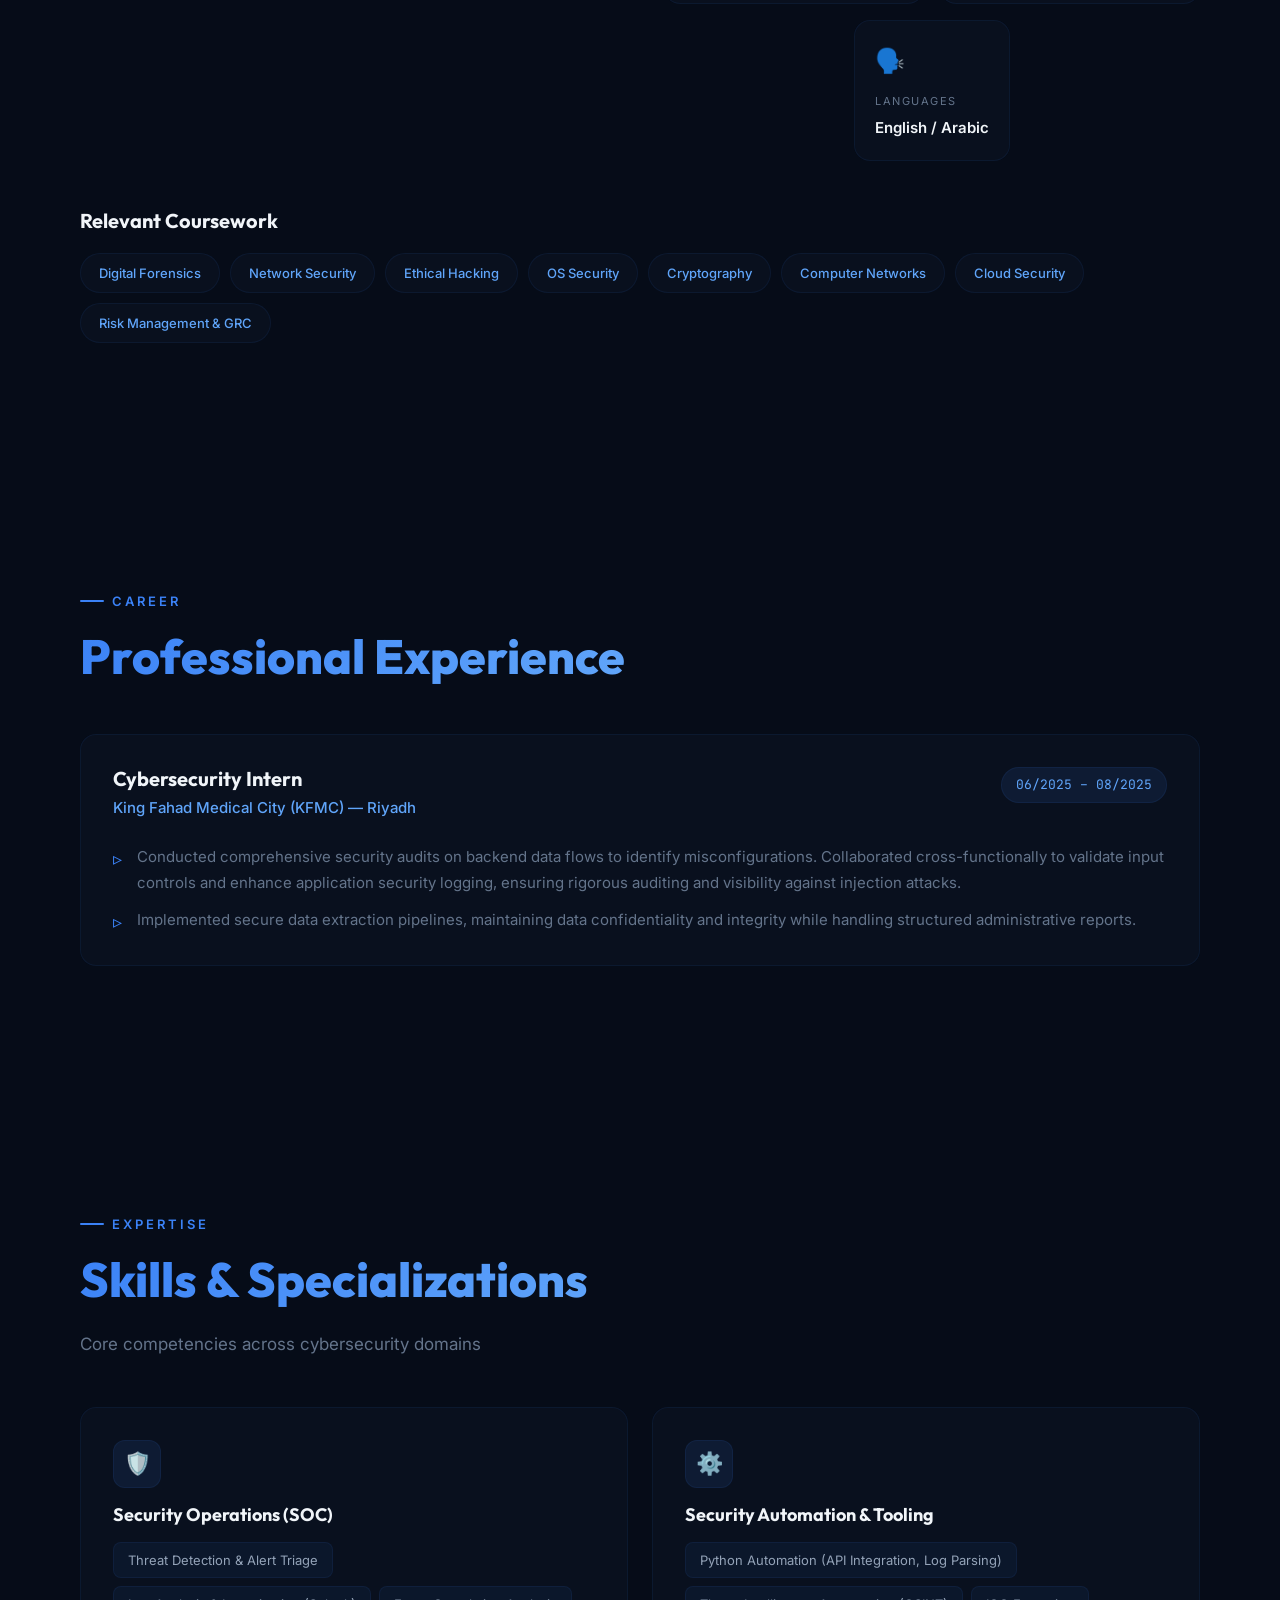
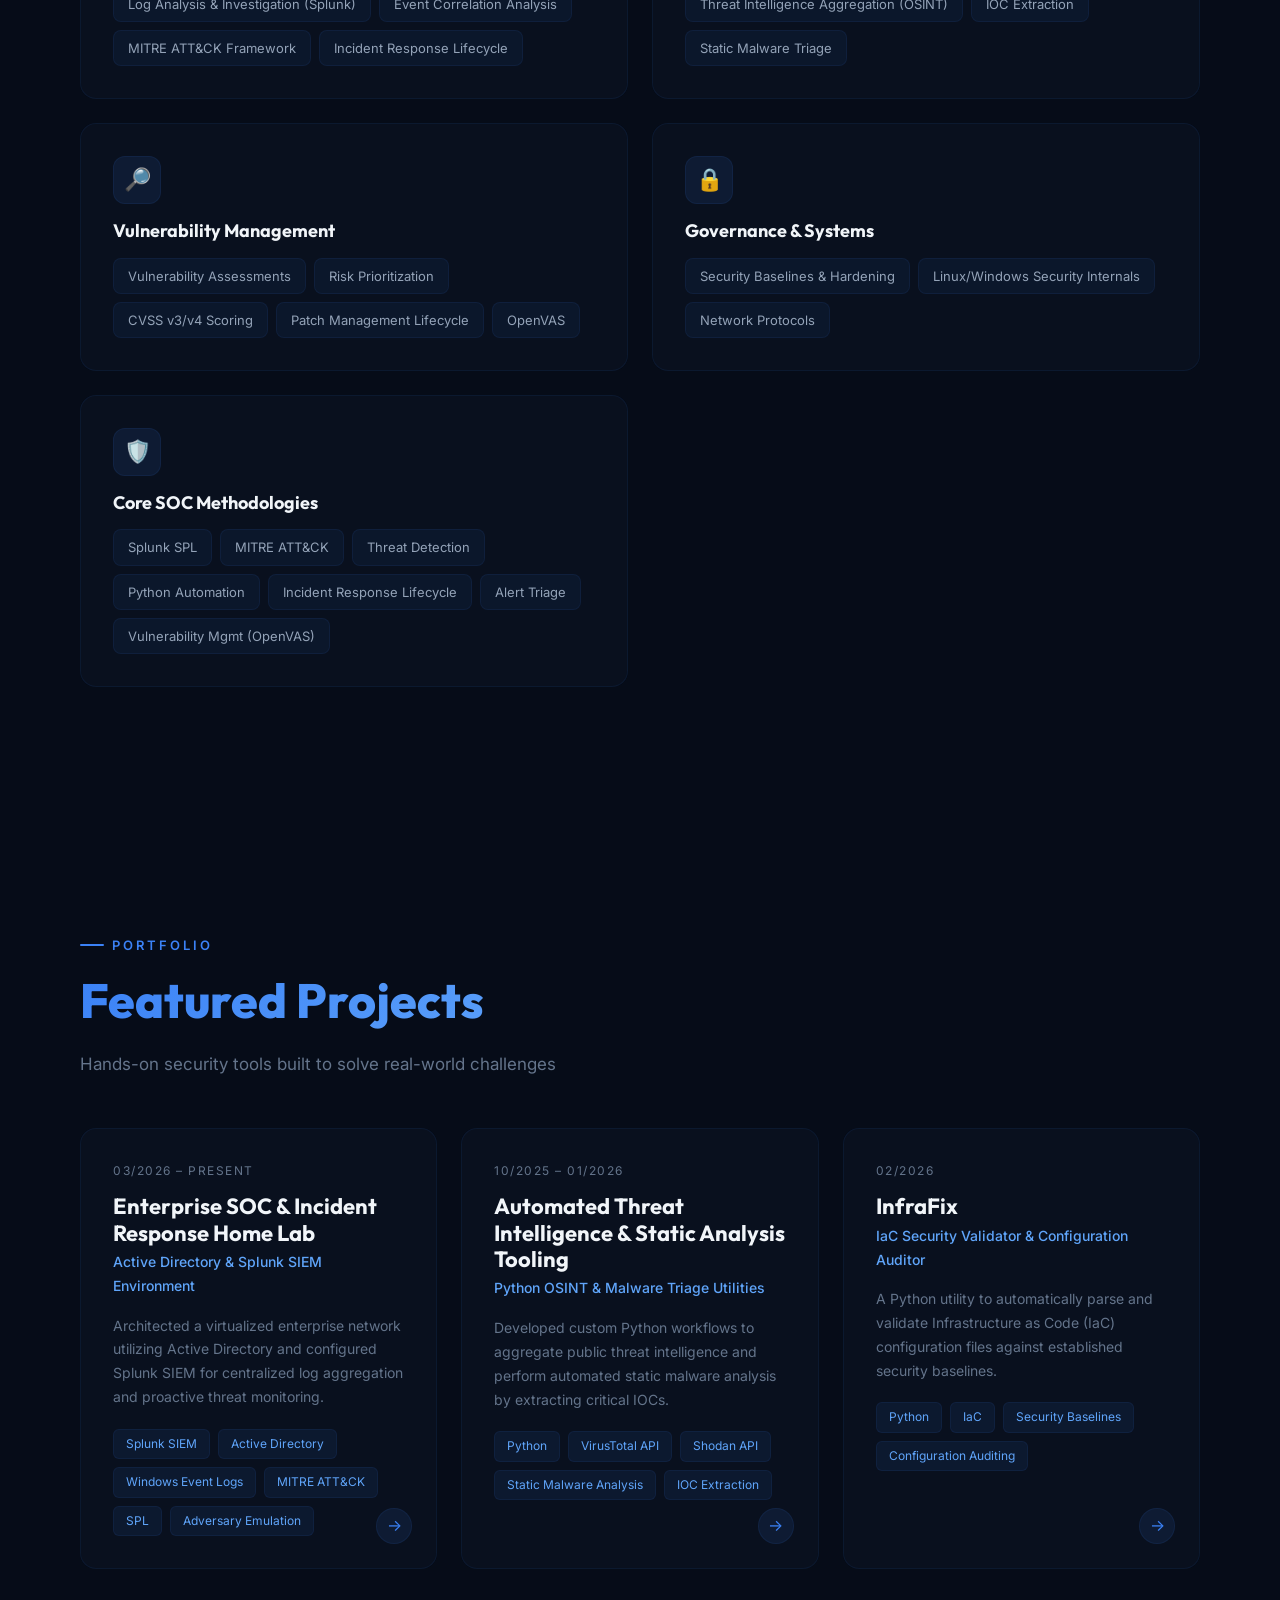
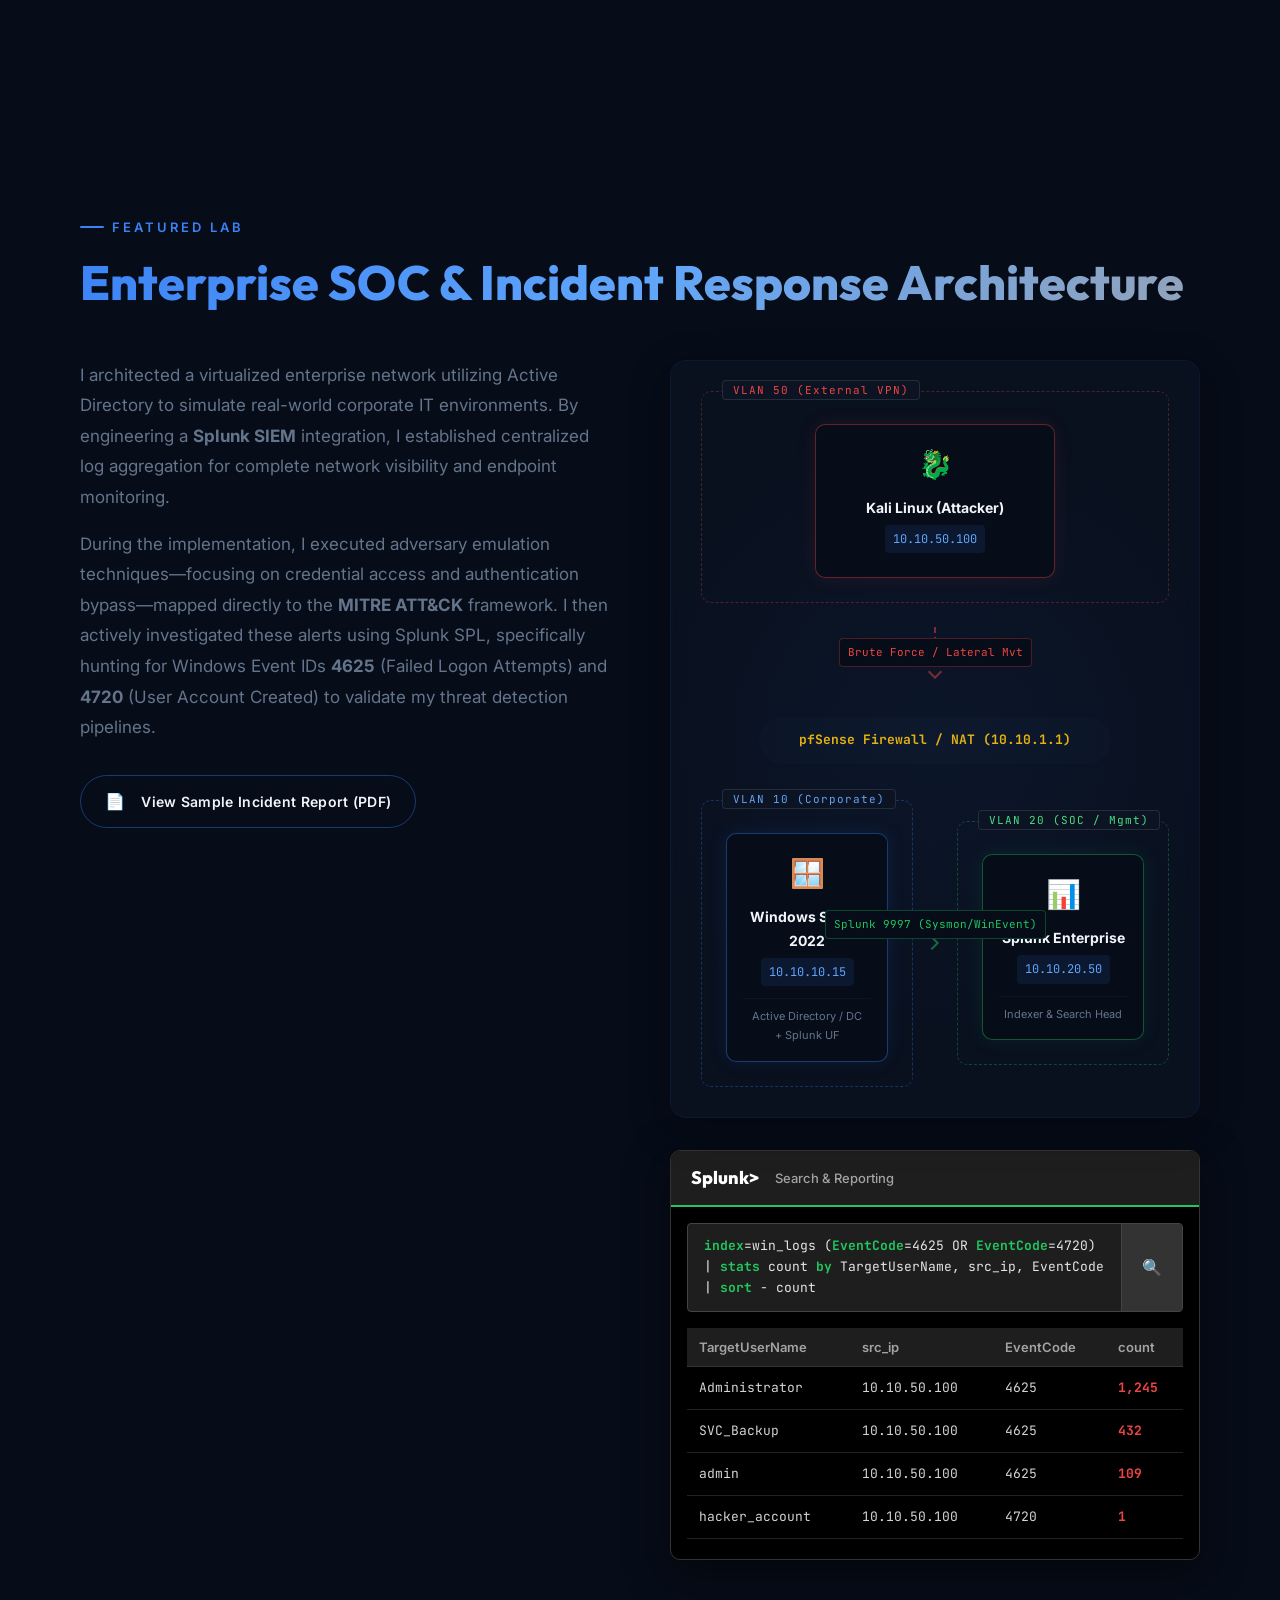
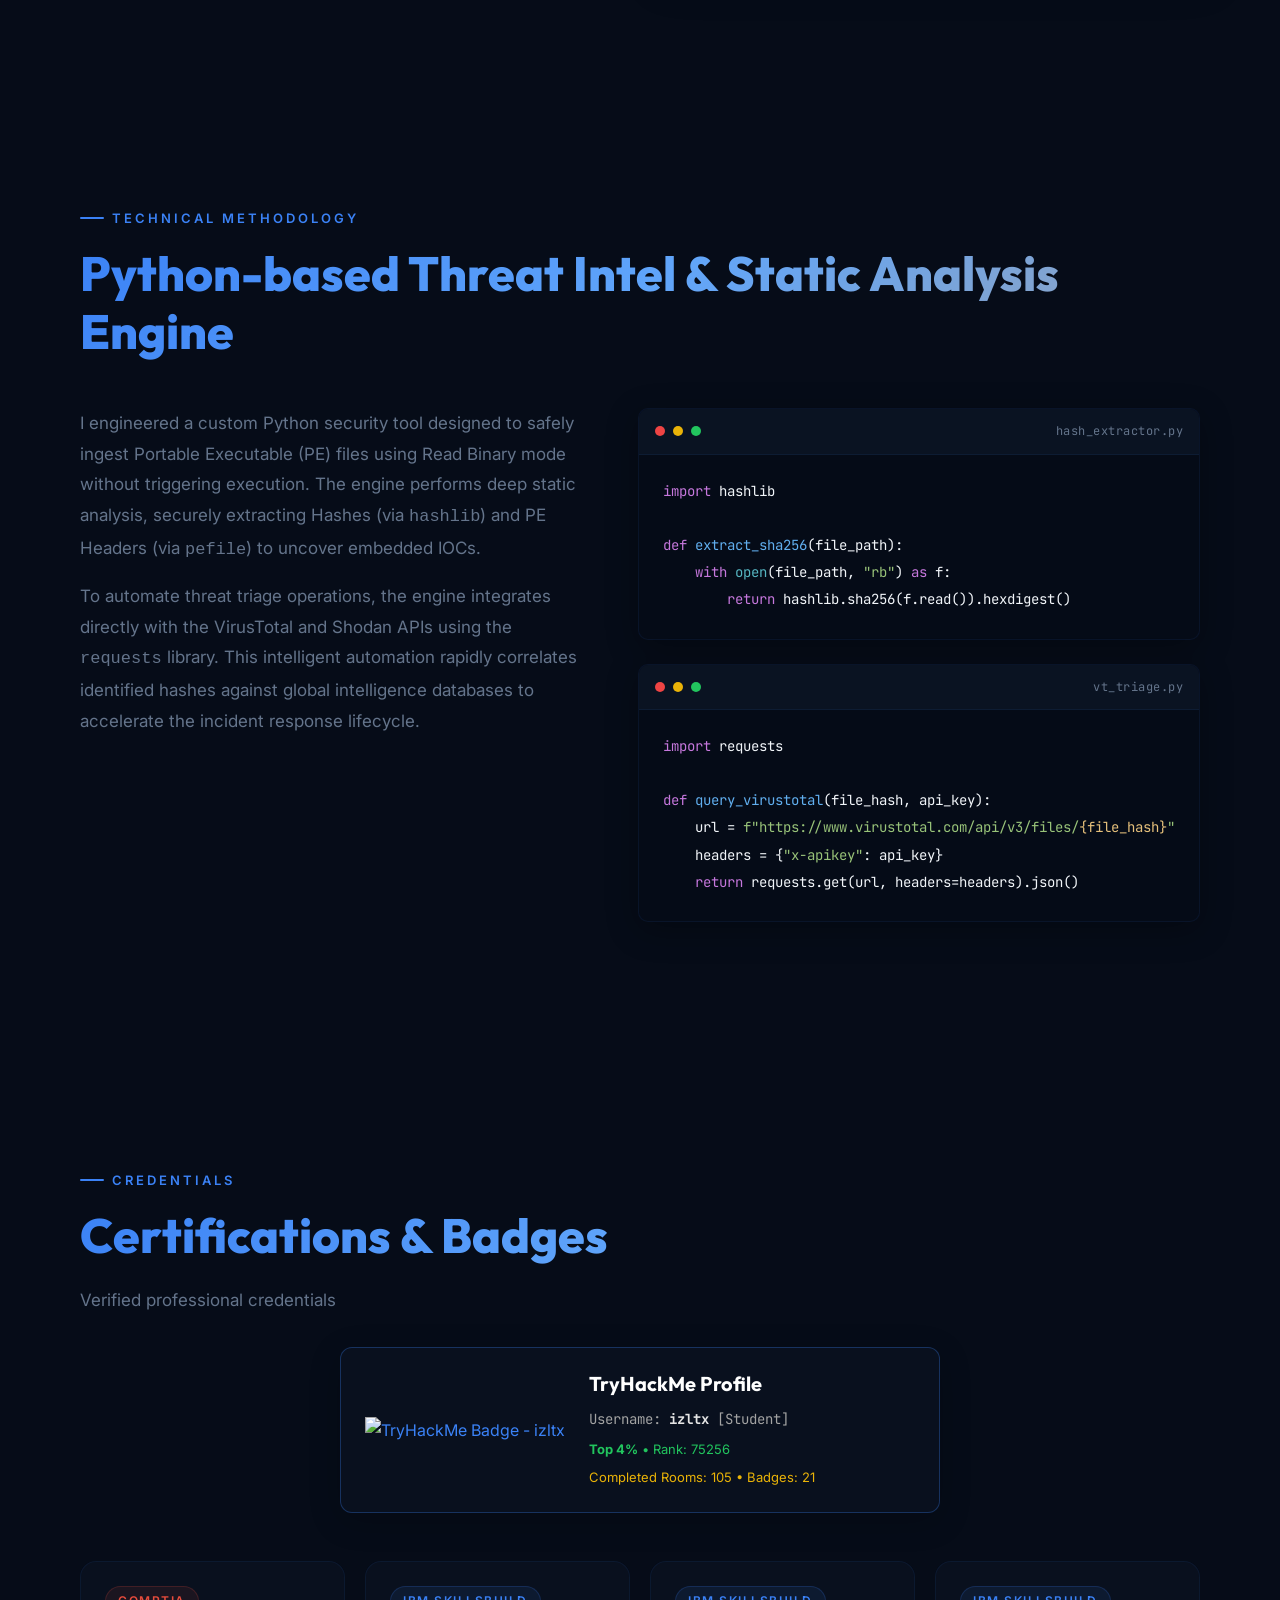
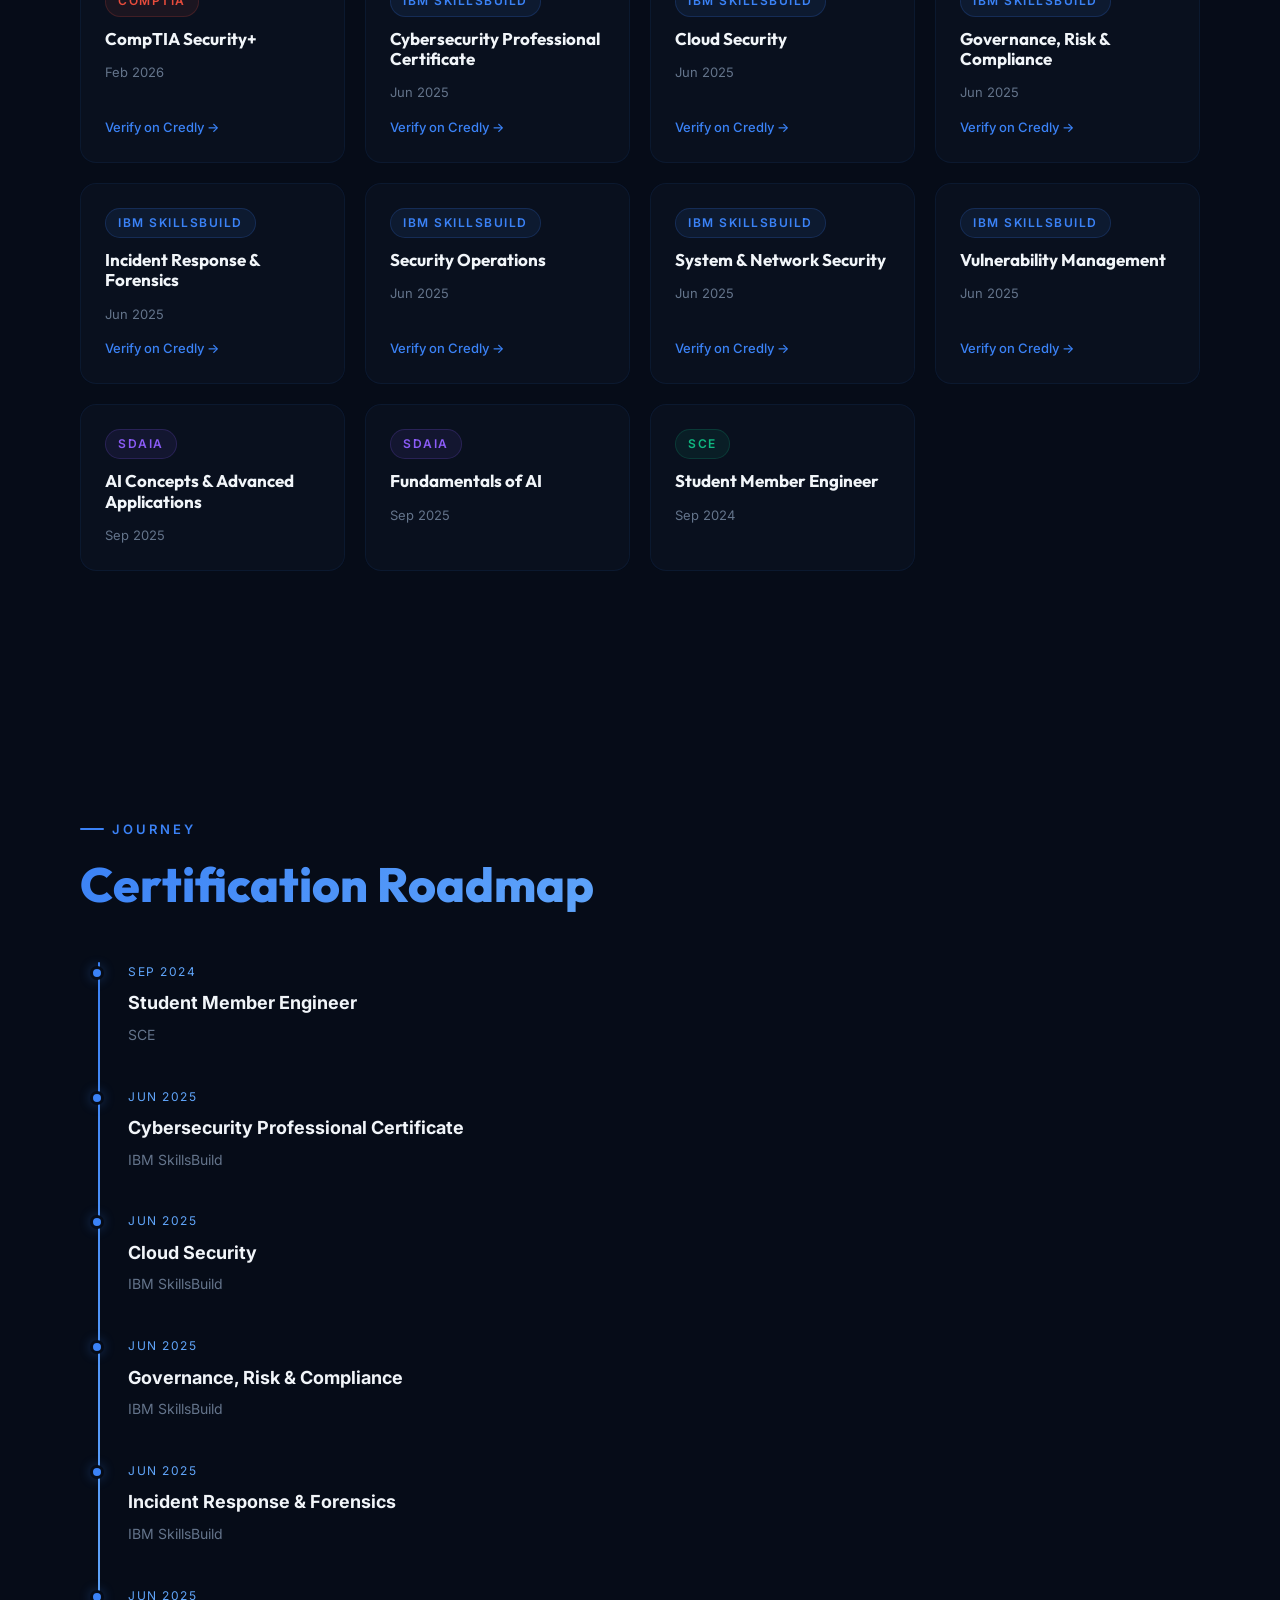
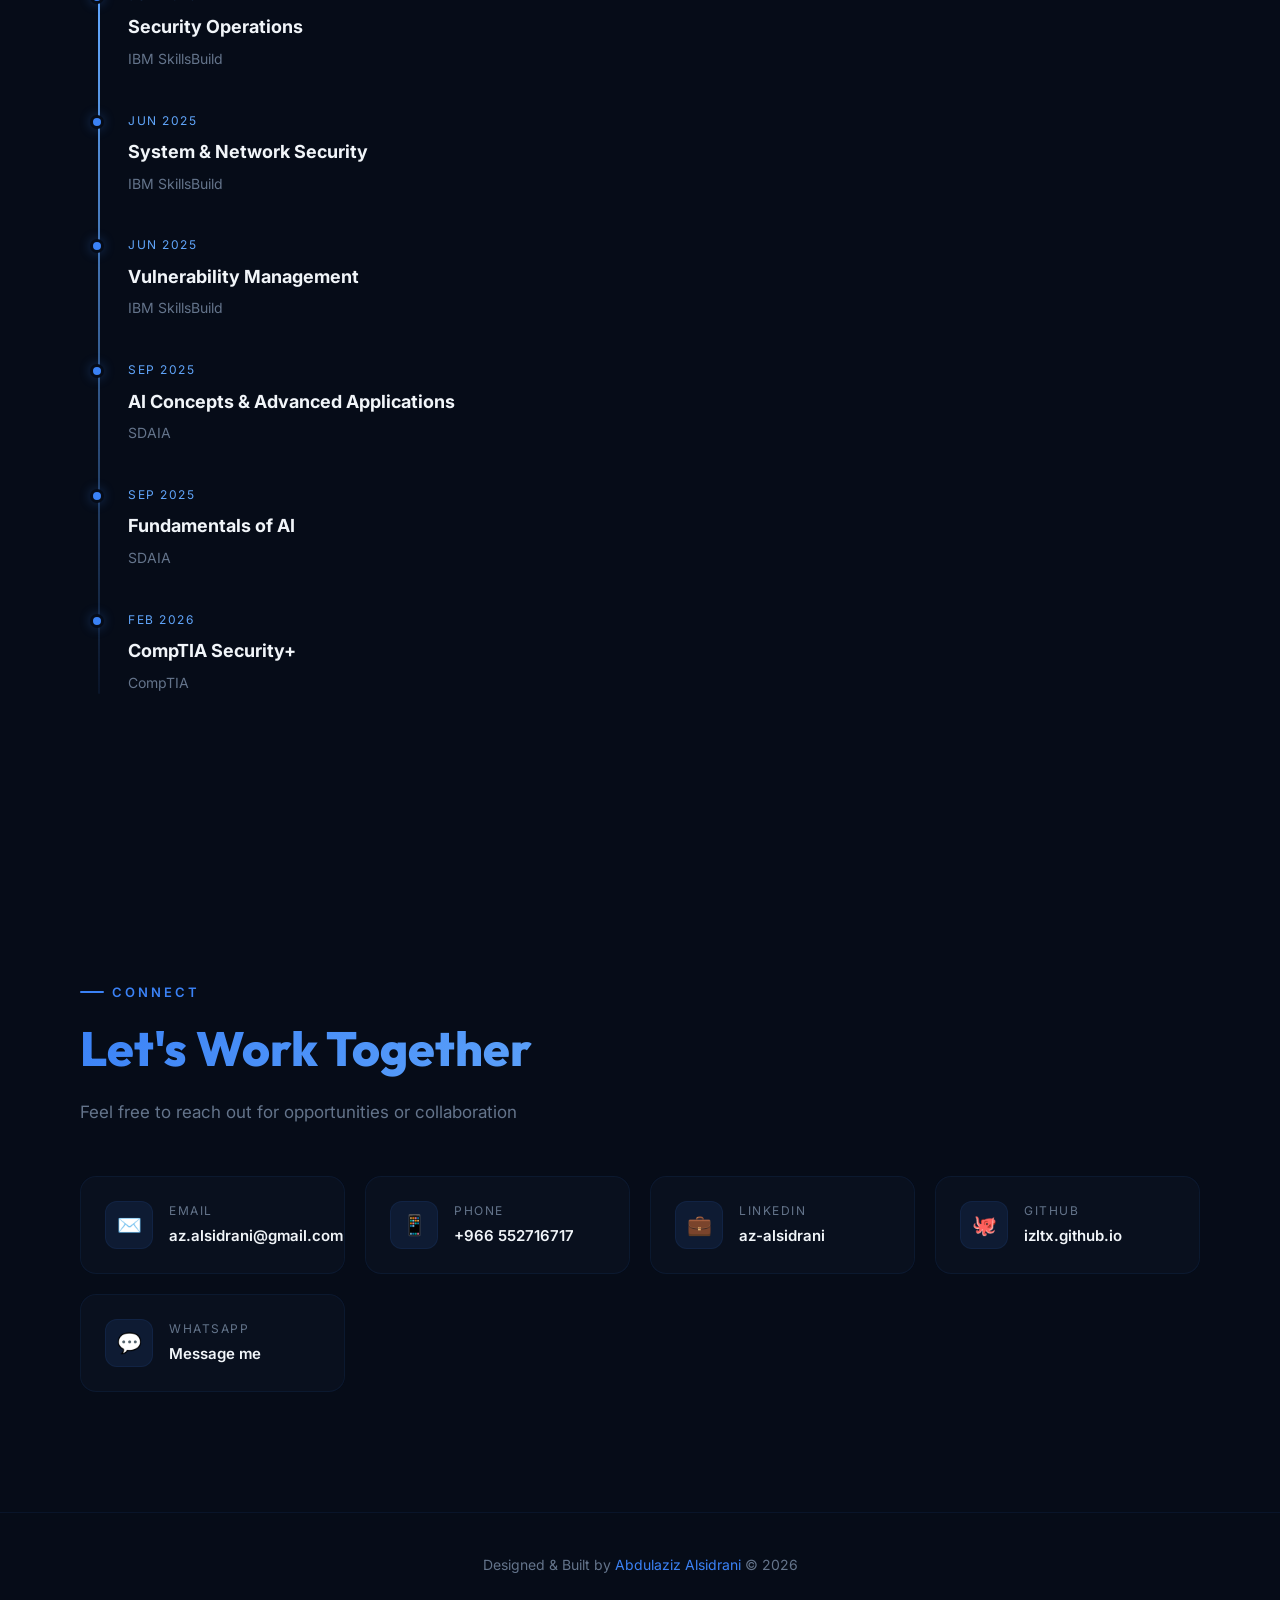
==== commit bb8f8e39: "feat: added pure HTML SOC incident report and TryHackMe profile card" ====
--- a/index.html
+++ b/index.html
@@ -163,6 +163,13 @@
         <p class="section-subtitle" style="margin-top: 16px;">
           During the implementation, I executed adversary emulation techniques—focusing on credential access and authentication bypass—mapped directly to the <strong>MITRE ATT&CK</strong> framework. I then actively investigated these alerts using Splunk SPL, specifically hunting for Windows Event IDs <strong>4625</strong> (Failed Logon Attempts) and <strong>4720</strong> (User Account Created) to validate my threat detection pipelines.
         </p>
+        
+        <div style="margin-top: 32px;">
+          <a href="SOC_Incident_Report_Sample.html" target="_blank" class="btn btn-secondary magnetic" style="font-size: 14px; padding: 12px 24px; border-color: rgba(59, 130, 246, 0.4);">
+            <span style="font-size: 16px; margin-right: 8px;">📄</span>
+            <span>View Sample Incident Report (PDF)</span>
+          </a>
+        </div>
       </div>
       <div class="writeup-visuals reveal reveal-delay-3">
         
@@ -315,6 +322,19 @@
     <div class="section-label reveal">Credentials</div>
     <h2 class="section-title reveal reveal-delay-1">Certifications & Badges</h2>
     <p class="section-subtitle reveal reveal-delay-2">Verified professional credentials</p>
+
+    <!-- TryHackMe Profile Snippet -->
+    <div class="thm-wrapper reveal reveal-delay-3" style="width: 100%; display: flex; justify-content: center; margin-bottom: 40px; margin-top: 32px;">
+      <a href="https://tryhackme.com/p/izltx" target="_blank" rel="noopener noreferrer" style="text-decoration: none; width: 100%; max-width: 600px; border: 1px solid rgba(59, 130, 246, 0.3); background: rgba(12, 20, 36, 0.6); padding: 24px; border-radius: 12px; display: flex; flex-wrap: wrap; gap: 24px; align-items: center; justify-content: center; transition: all 0.3s ease; box-shadow: 0 8px 32px rgba(0, 0, 0, 0.2);" onmouseover="this.style.borderColor='rgba(59, 130, 246, 0.8)'; this.style.transform='translateY(-5px)';" onmouseout="this.style.borderColor='rgba(59, 130, 246, 0.3)'; this.style.transform='translateY(0)';">
+        <img src="https://tryhackme-badges.s3.amazonaws.com/izltx.png" alt="TryHackMe Badge - izltx" style="max-height: 120px; object-fit: contain;">
+        <div style="text-align: left; flex: 1; min-width: 200px;">
+           <h3 style="color: #fff; margin: 0 0 12px 0; font-family: 'Outfit', sans-serif; font-size: 20px;">TryHackMe Profile</h3>
+           <p style="color: #a3a3a3; font-size: 14px; margin: 0 0 6px 0; font-family: 'JetBrains Mono', monospace;">Username: <span style="color:#e5e5e5; font-weight:bold;">izltx</span> [Student]</p>
+           <p style="color: #22c55e; font-size: 13px; margin: 0 0 6px 0;"><strong>Top 4%</strong> &bull; Rank: 75256</p>
+           <p style="color: #eab308; font-size: 13px; margin: 0;">Completed Rooms: 105 &bull; Badges: 21</p>
+        </div>
+      </a>
+    </div>
     <div class="certs-grid" id="certsGrid"></div>
   </section>
 
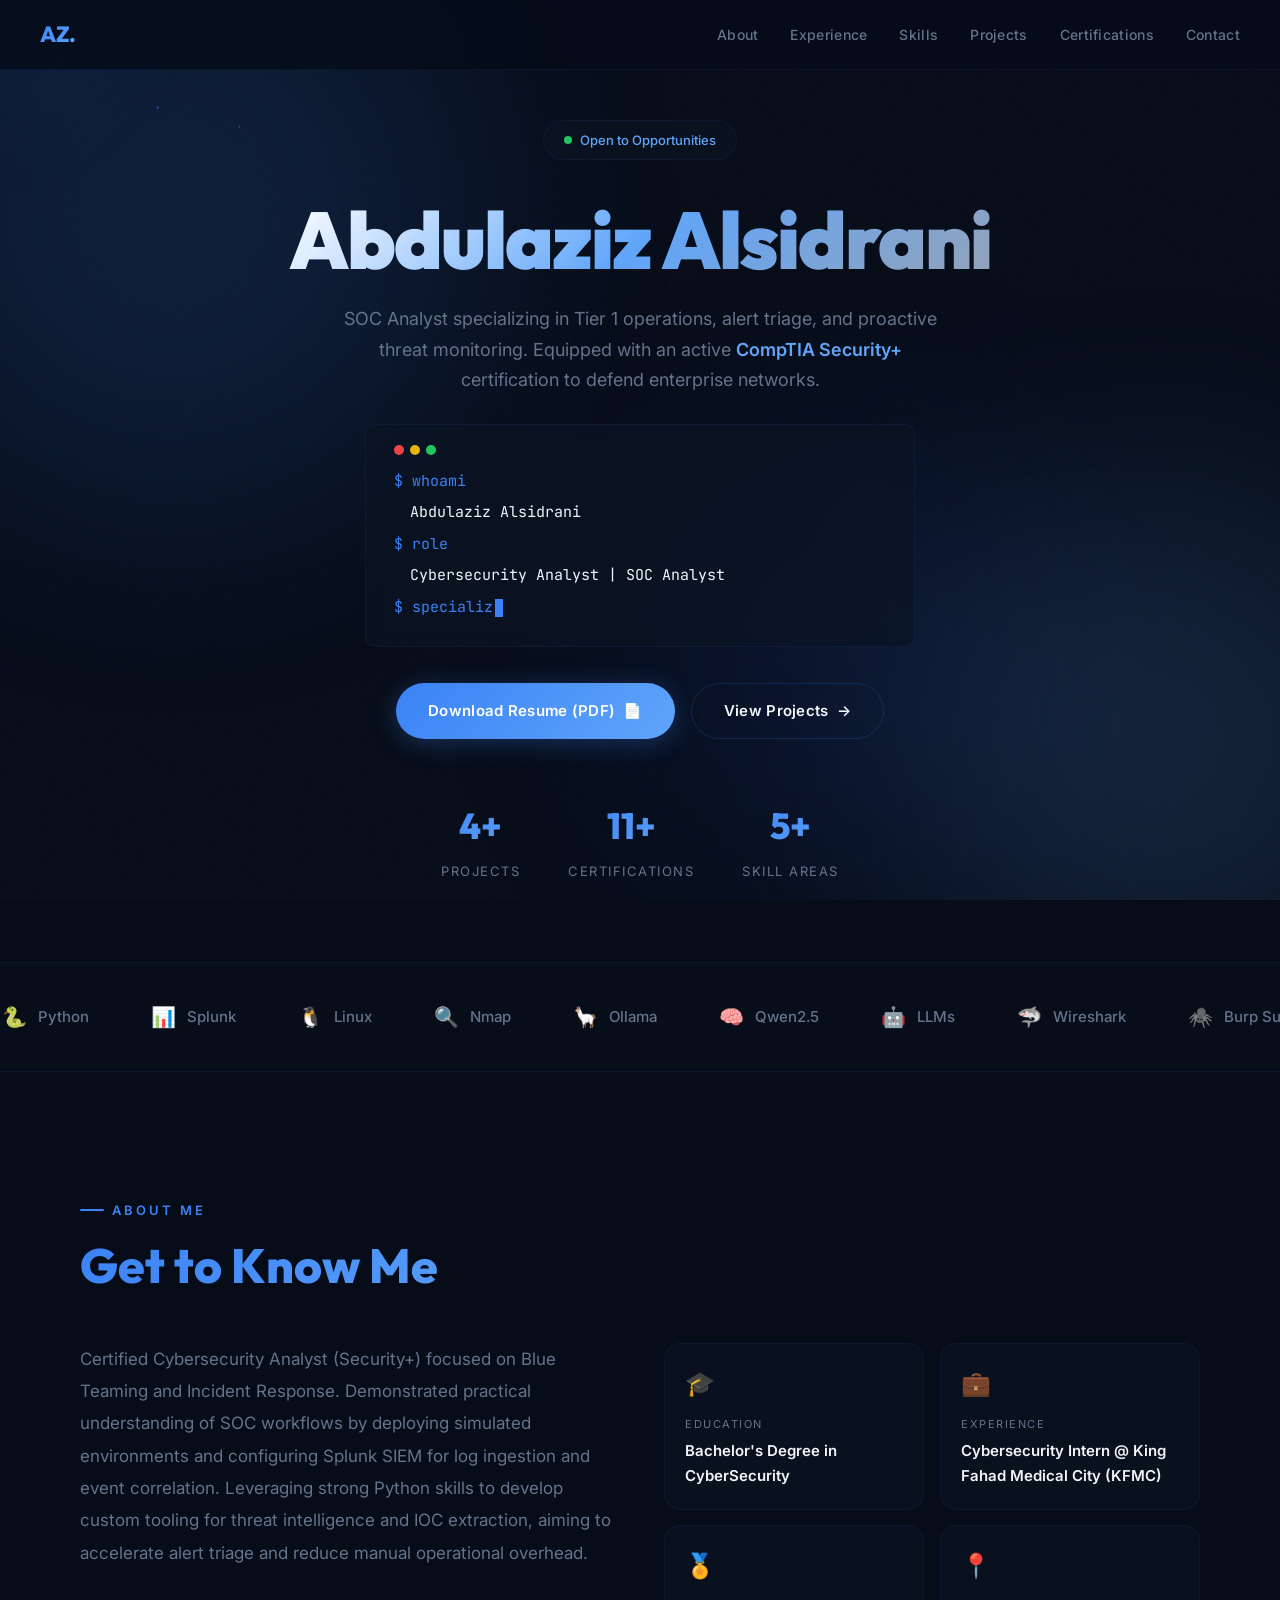
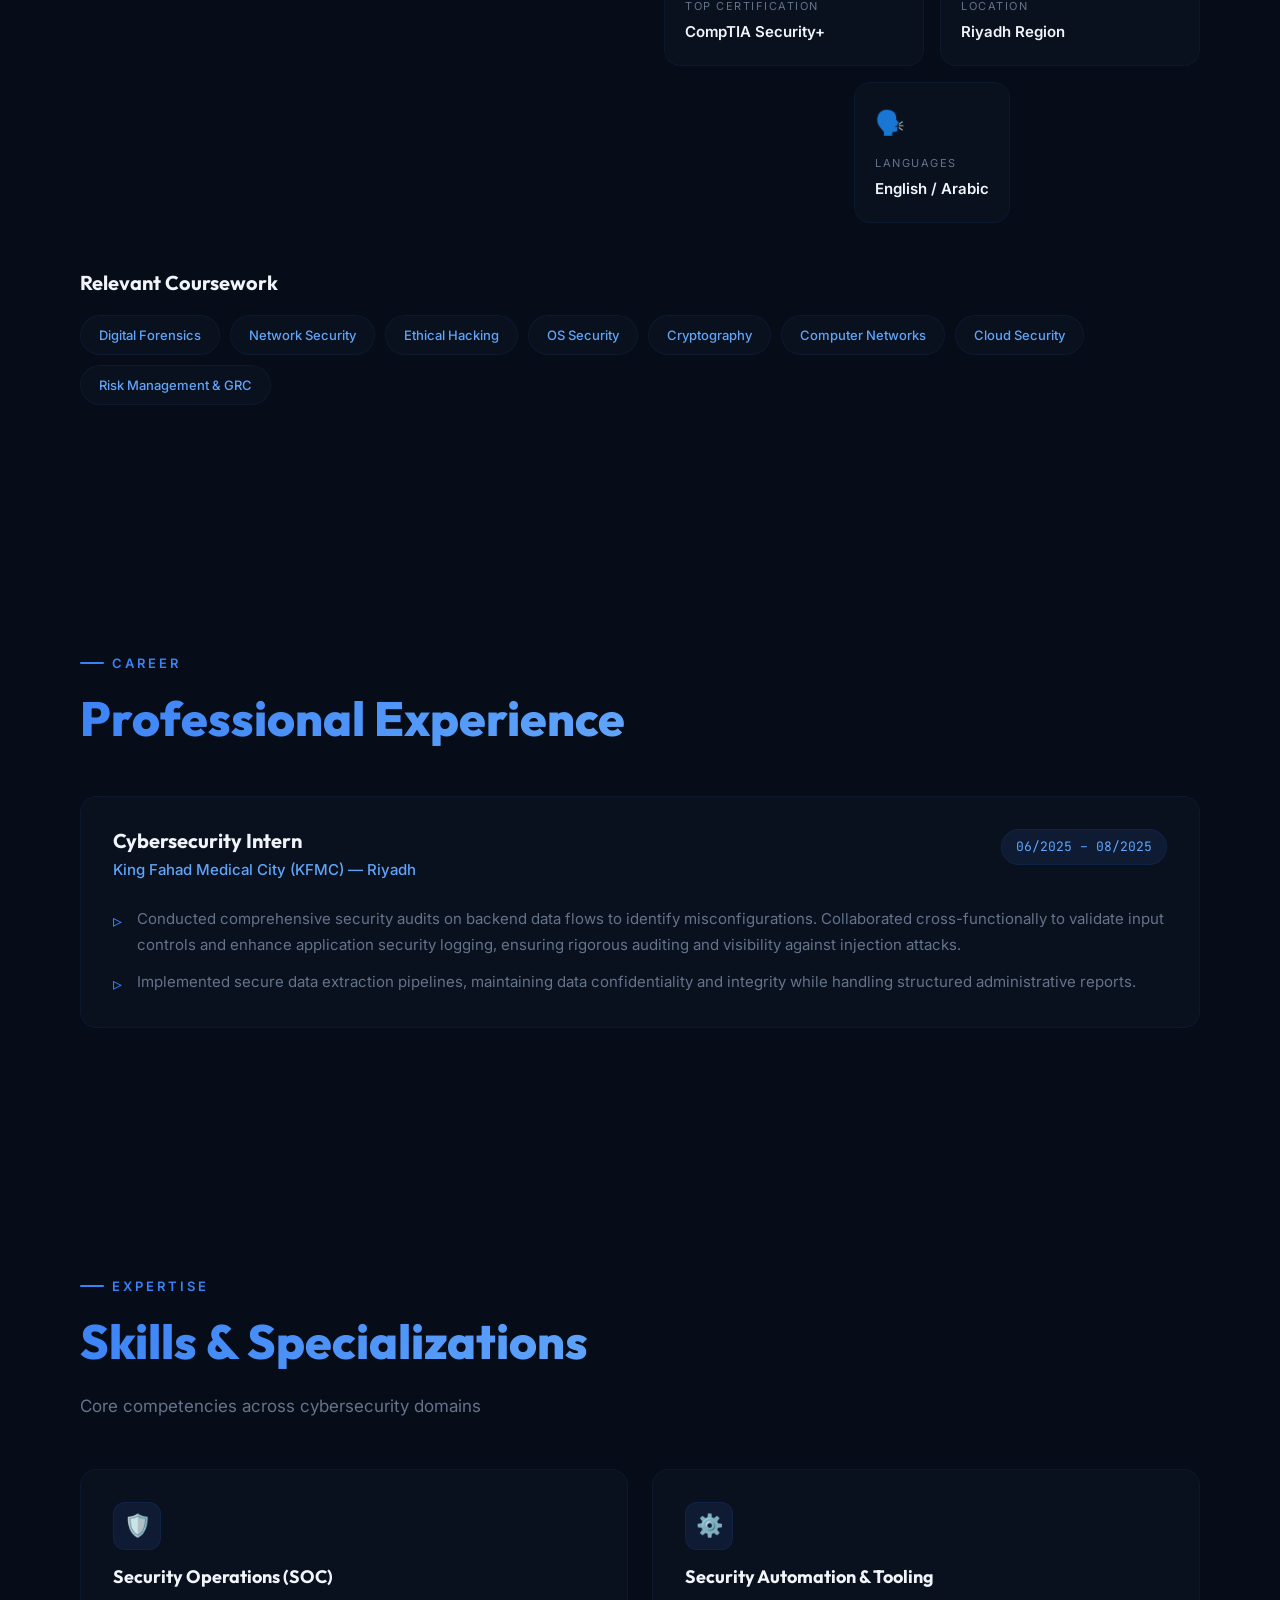
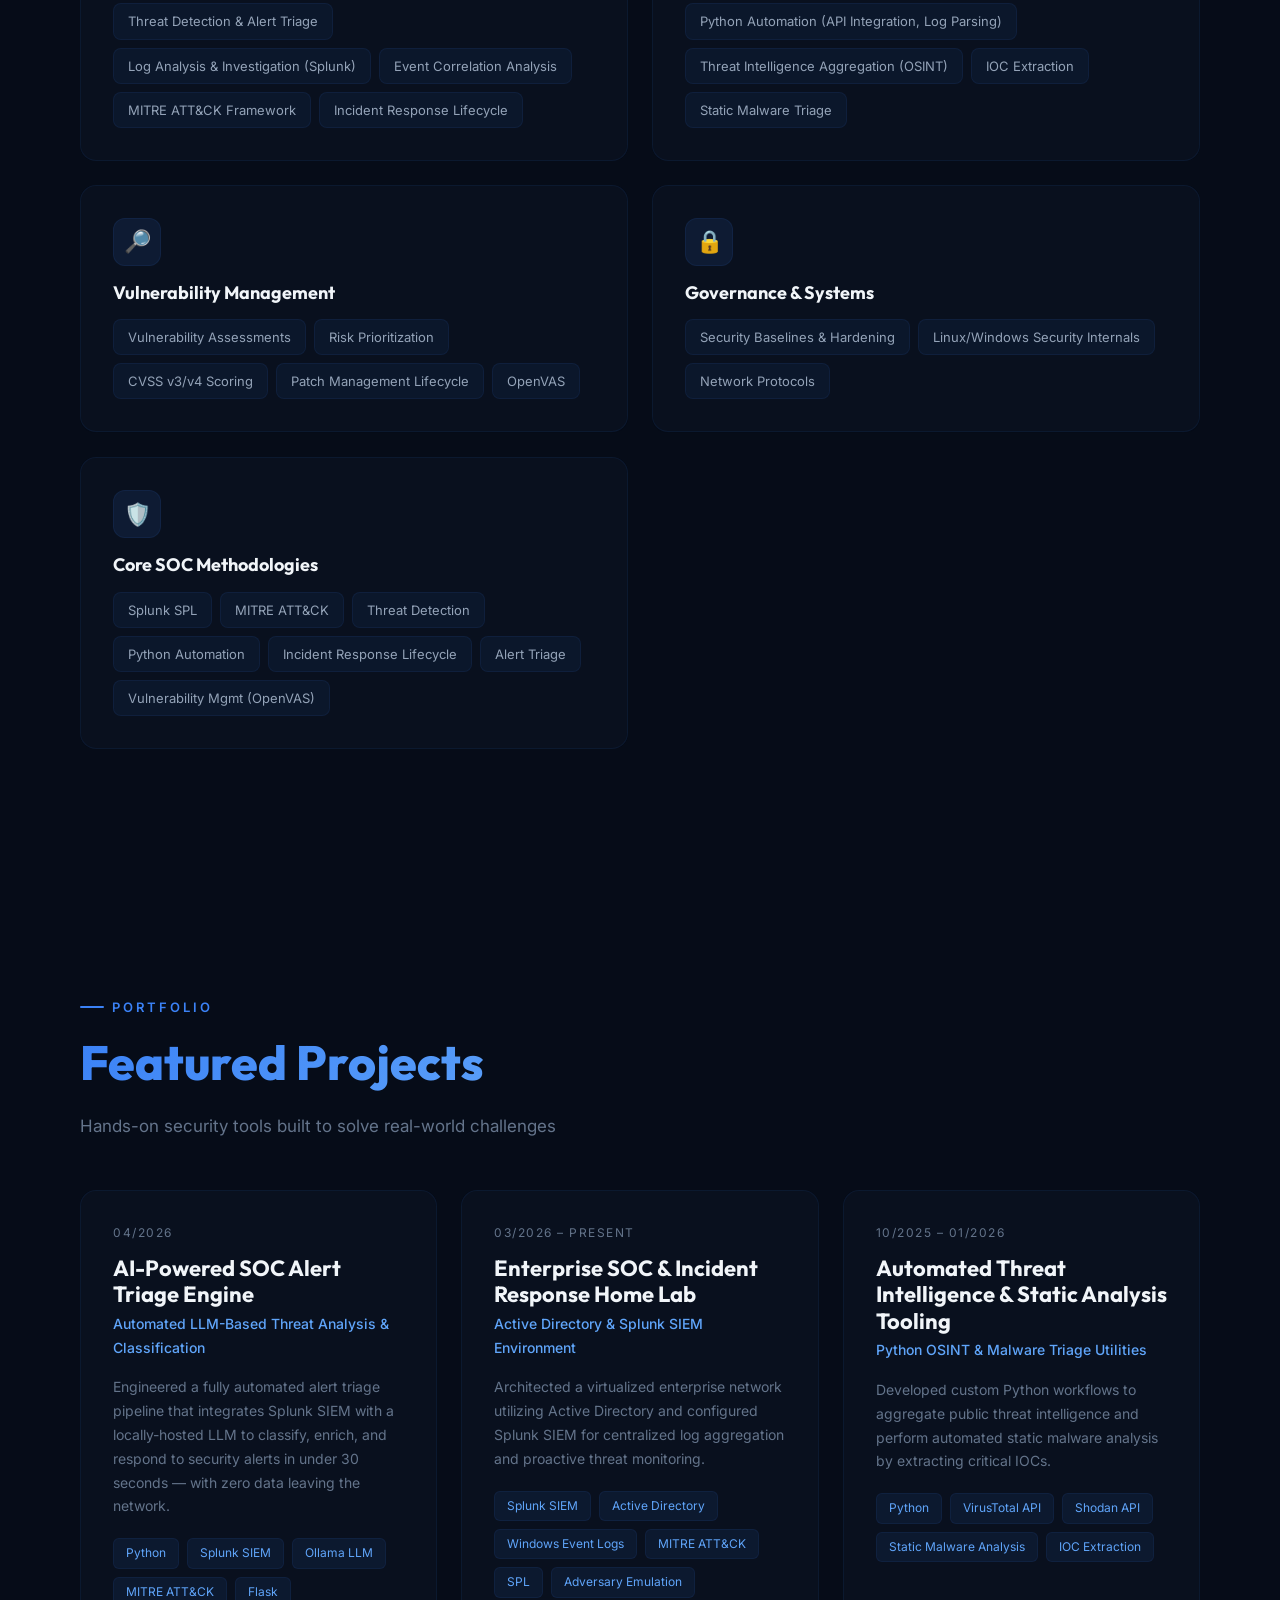
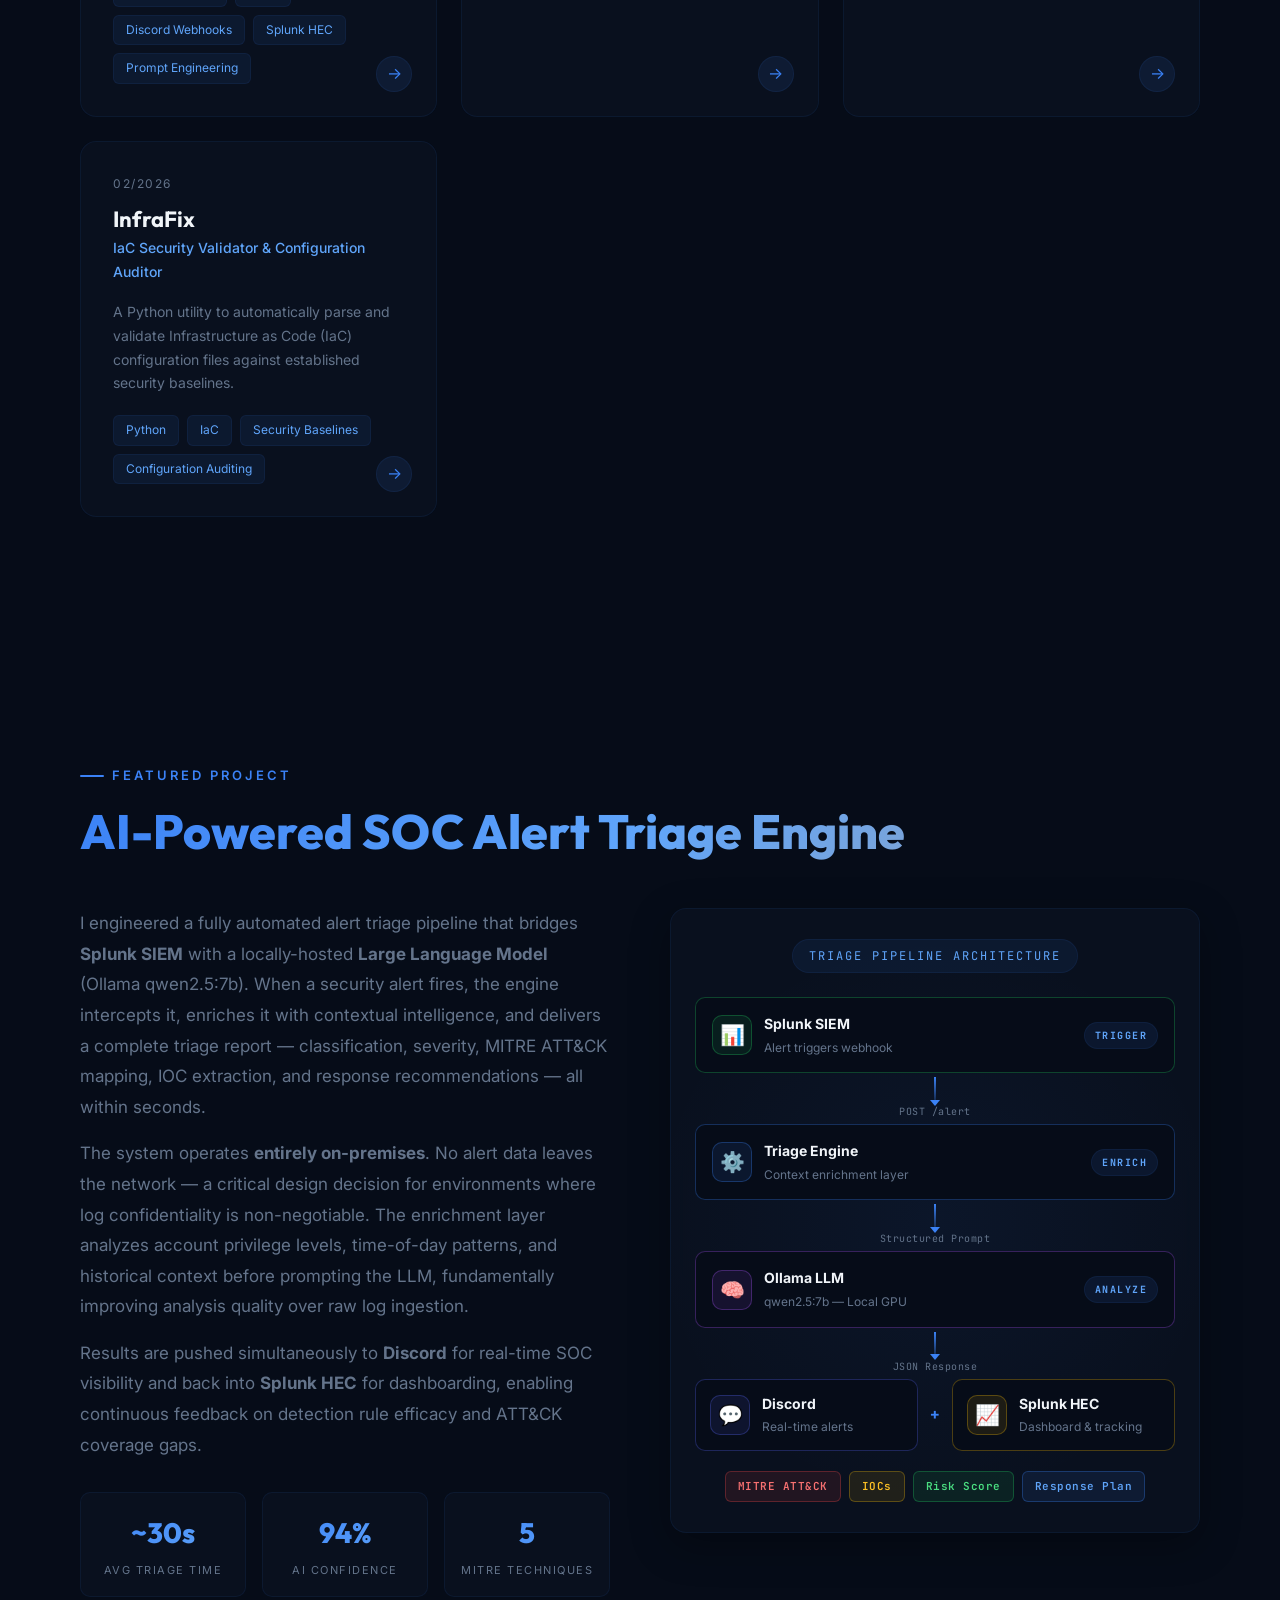
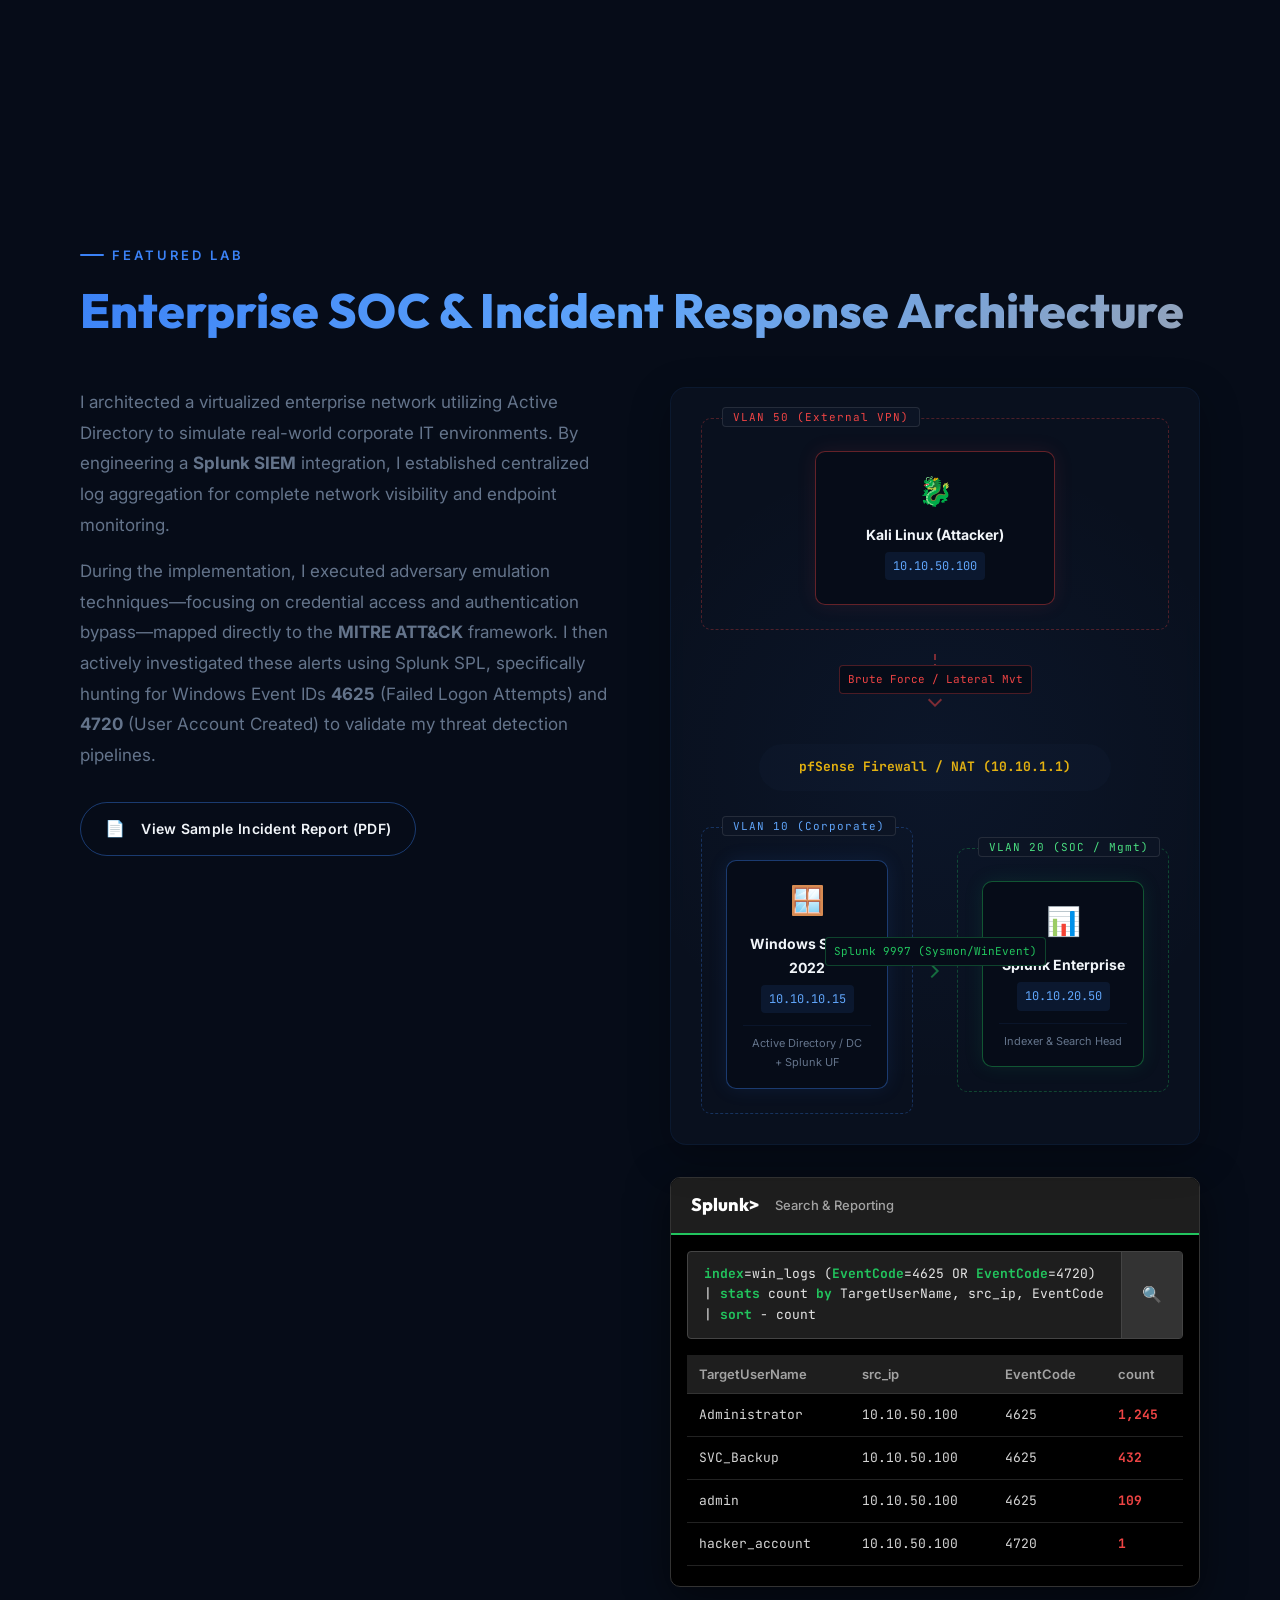
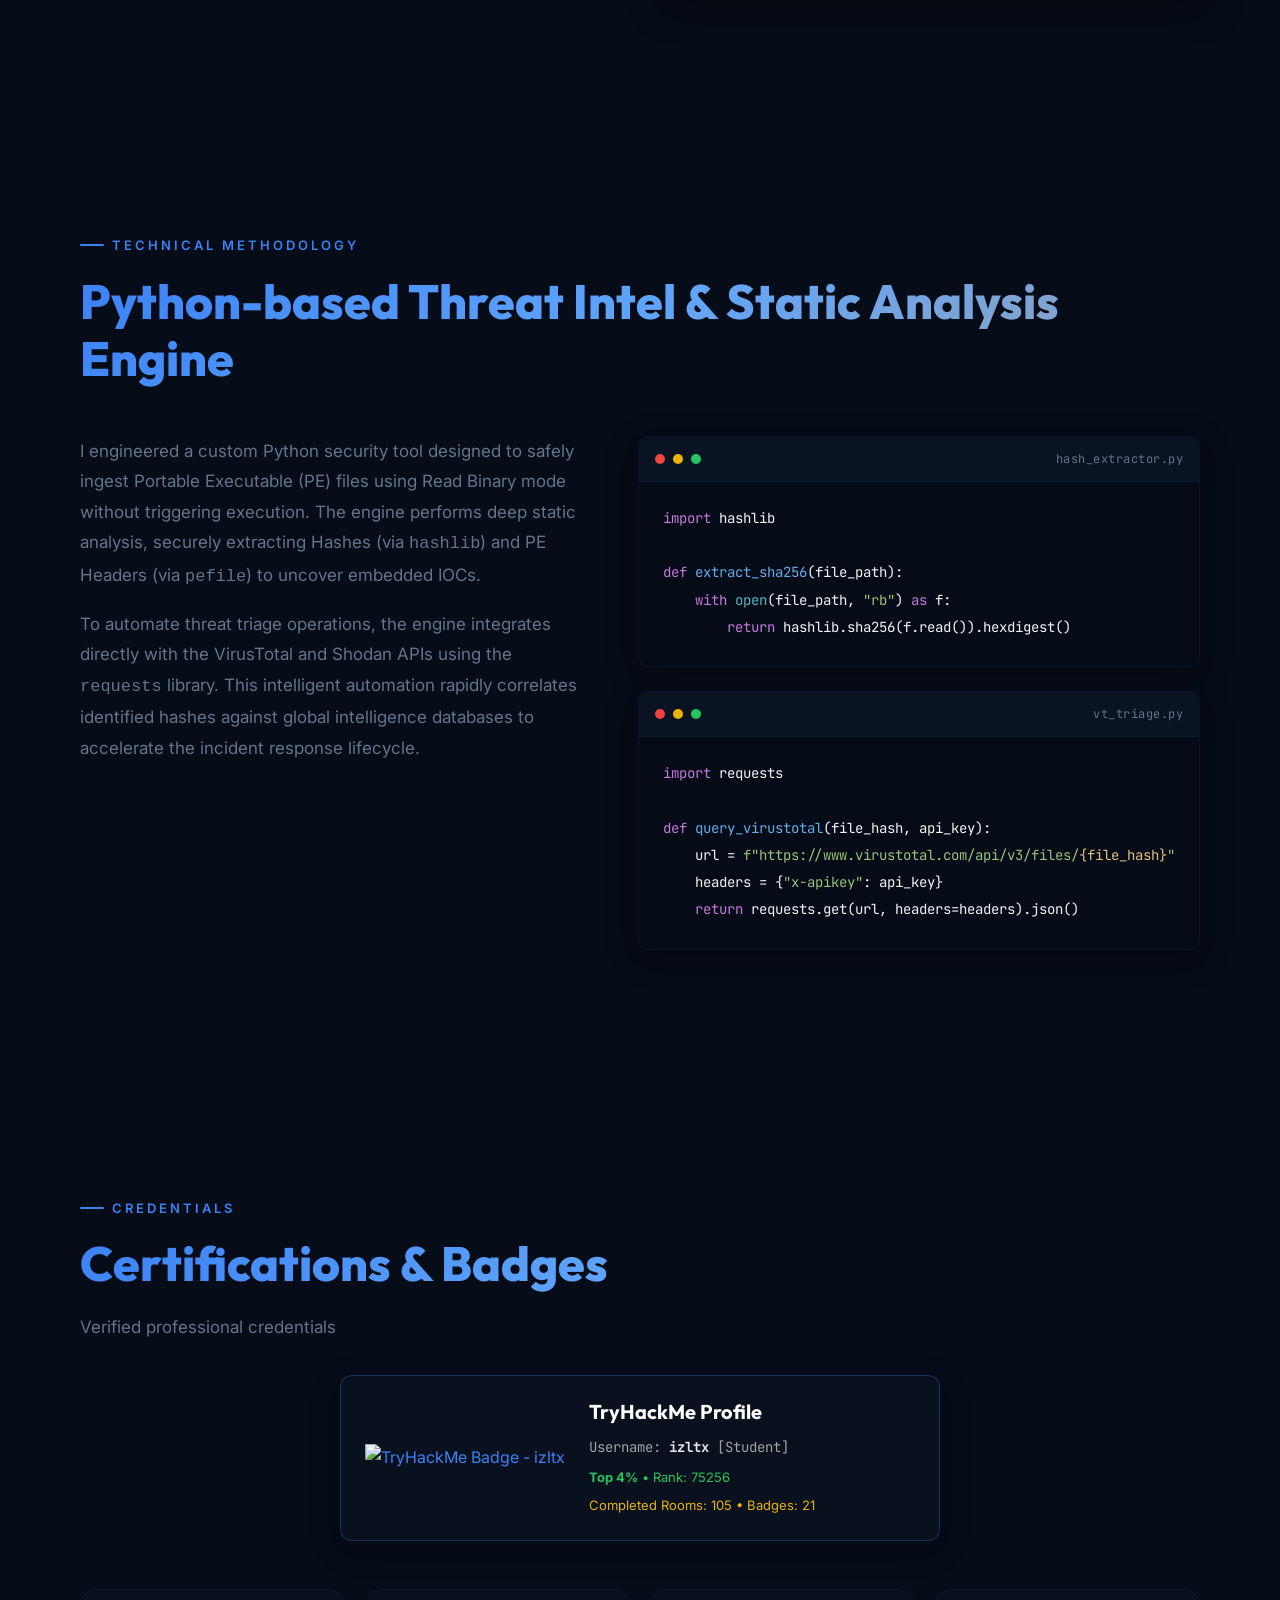
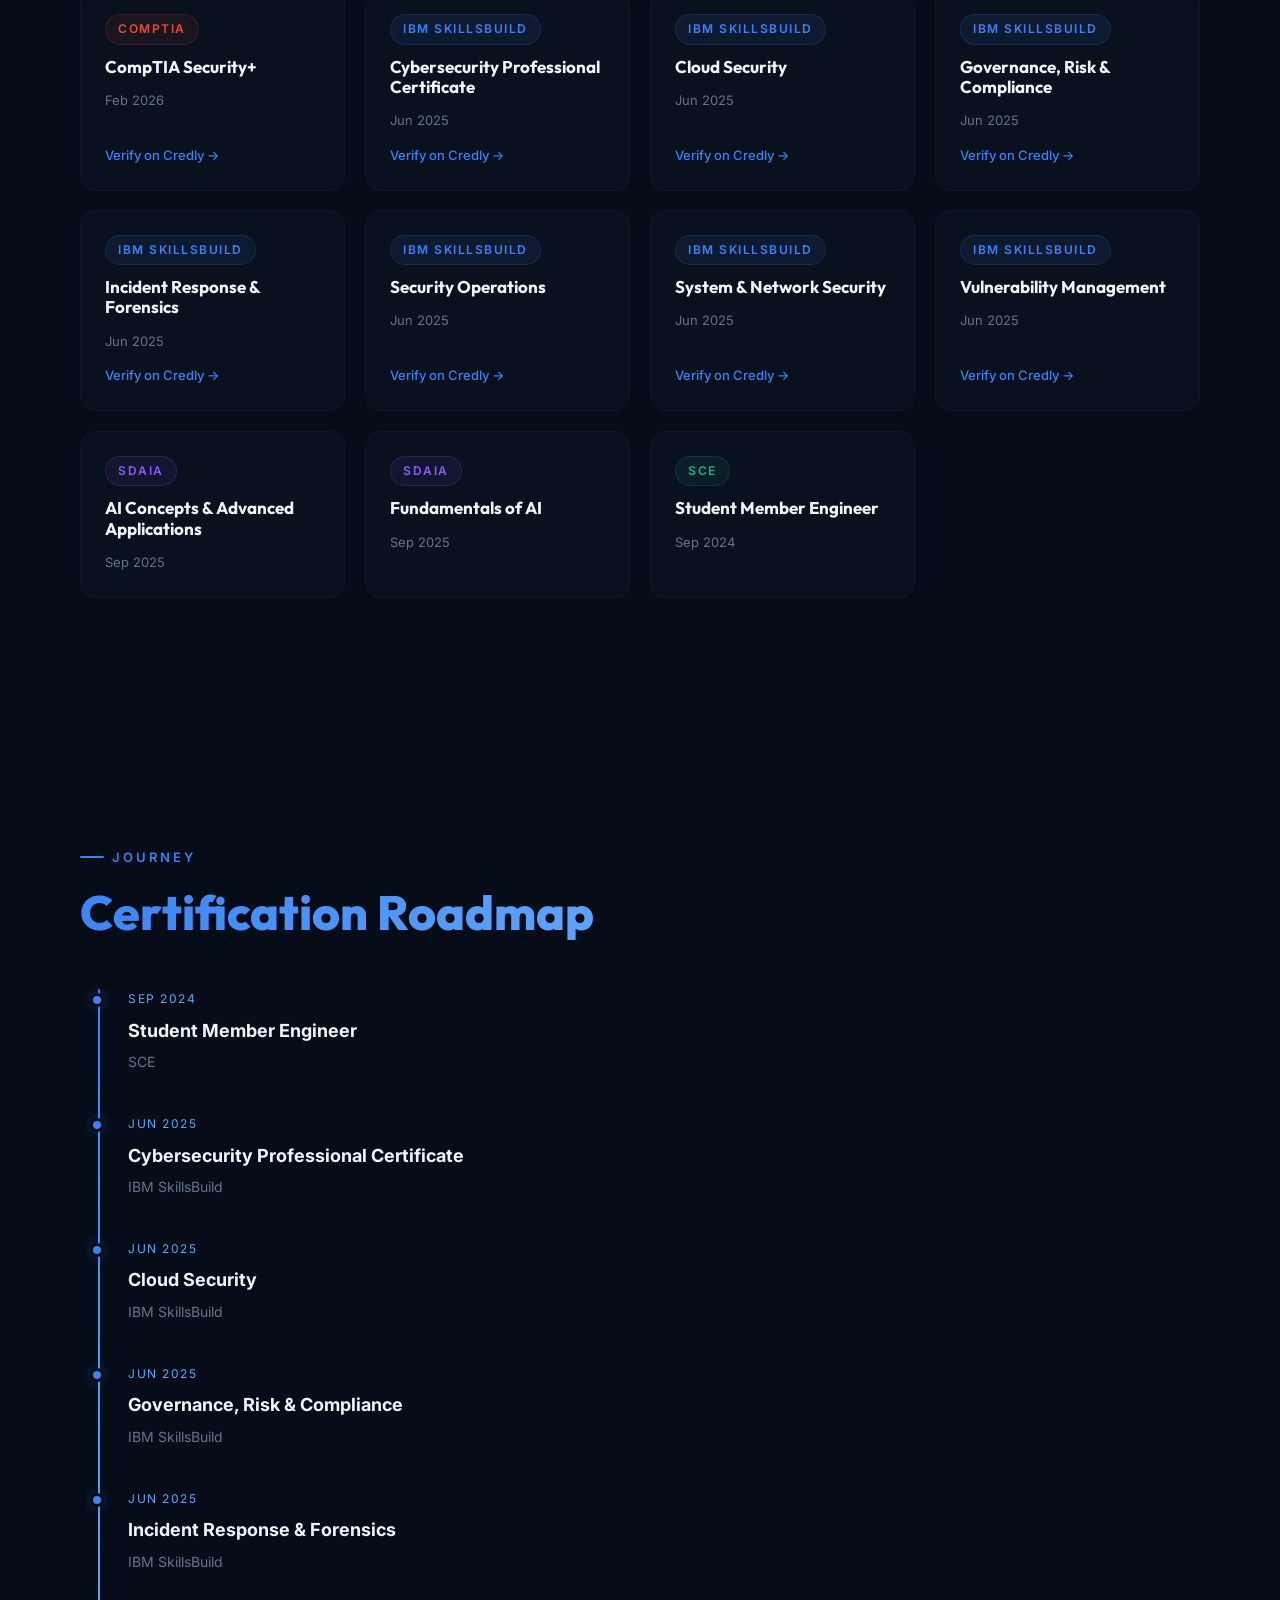
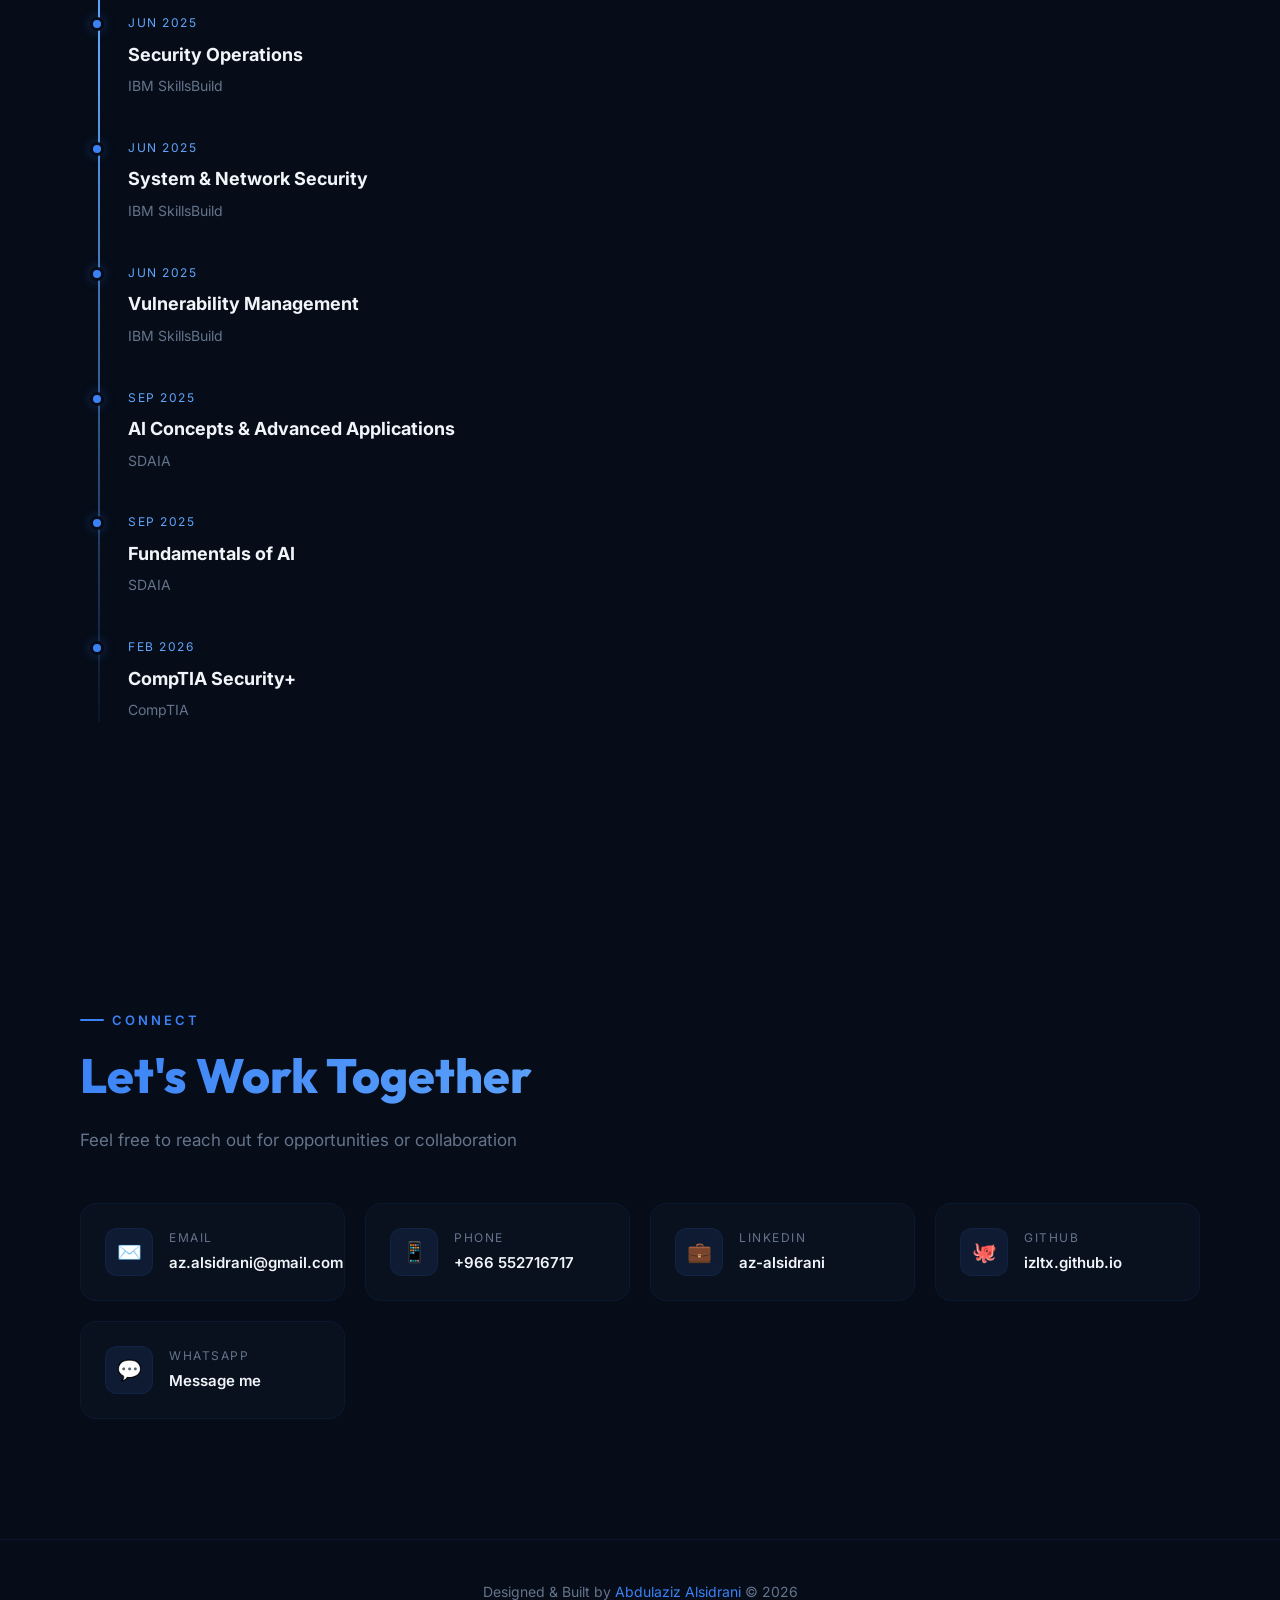
==== commit dc49ecc5: "Added AI tools to marquee and polished AI Triage section" ====
--- a/index.html
+++ b/index.html
@@ -150,6 +150,118 @@
     <p class="section-subtitle reveal reveal-delay-2">Hands-on security tools built to solve real-world challenges</p>
     <div class="projects-grid" id="projectsGrid"></div>
   </section>
+  <!-- AI Triage Engine Writeup Section -->
+  <section class="section" id="ai-triage">
+    <div class="section-label reveal">Featured Project</div>
+    <h2 class="section-title reveal reveal-delay-1">AI-Powered SOC Alert Triage Engine</h2>
+    <div class="writeup-grid">
+      <div class="writeup-content reveal reveal-delay-2">
+        <p class="section-subtitle">
+          I engineered a fully automated alert triage pipeline that bridges <strong>Splunk SIEM</strong> with a locally-hosted <strong>Large Language Model</strong> (Ollama qwen2.5:7b). When a security alert fires, the engine intercepts it, enriches it with contextual intelligence, and delivers a complete triage report — classification, severity, MITRE ATT&CK mapping, IOC extraction, and response recommendations — all within seconds.
+        </p>
+        <p class="section-subtitle" style="margin-top: 16px;">
+          The system operates <strong>entirely on-premises</strong>. No alert data leaves the network — a critical design decision for environments where log confidentiality is non-negotiable. The enrichment layer analyzes account privilege levels, time-of-day patterns, and historical context before prompting the LLM, fundamentally improving analysis quality over raw log ingestion.
+        </p>
+        <p class="section-subtitle" style="margin-top: 16px;">
+          Results are pushed simultaneously to <strong>Discord</strong> for real-time SOC visibility and back into <strong>Splunk HEC</strong> for dashboarding, enabling continuous feedback on detection rule efficacy and ATT&CK coverage gaps.
+        </p>
+
+        <div class="triage-stats-row" style="margin-top: 32px;">
+          <div class="triage-stat-card">
+            <div class="triage-stat-value">~30s</div>
+            <div class="triage-stat-label">Avg Triage Time</div>
+          </div>
+          <div class="triage-stat-card">
+            <div class="triage-stat-value">94%</div>
+            <div class="triage-stat-label">AI Confidence</div>
+          </div>
+          <div class="triage-stat-card">
+            <div class="triage-stat-value">5</div>
+            <div class="triage-stat-label">MITRE Techniques</div>
+          </div>
+        </div>
+      </div>
+
+      <div class="writeup-visuals reveal reveal-delay-3">
+        <!-- AI TRIAGE PIPELINE DIAGRAM -->
+        <div class="triage-pipeline">
+          <div class="pipeline-title">Triage Pipeline Architecture</div>
+          
+          <!-- Step 1: Splunk Alert -->
+          <div class="pipeline-node pipeline-splunk">
+            <div class="pipeline-node-icon">📊</div>
+            <div class="pipeline-node-info">
+              <div class="pipeline-node-name">Splunk SIEM</div>
+              <div class="pipeline-node-desc">Alert triggers webhook</div>
+            </div>
+            <div class="pipeline-node-badge">TRIGGER</div>
+          </div>
+
+          <div class="pipeline-arrow">
+            <div class="pipeline-arrow-line"></div>
+            <div class="pipeline-arrow-label">POST /alert</div>
+          </div>
+
+          <!-- Step 2: Python Engine -->
+          <div class="pipeline-node pipeline-engine">
+            <div class="pipeline-node-icon">⚙️</div>
+            <div class="pipeline-node-info">
+              <div class="pipeline-node-name">Triage Engine</div>
+              <div class="pipeline-node-desc">Context enrichment layer</div>
+            </div>
+            <div class="pipeline-node-badge">ENRICH</div>
+          </div>
+
+          <div class="pipeline-arrow">
+            <div class="pipeline-arrow-line"></div>
+            <div class="pipeline-arrow-label">Structured Prompt</div>
+          </div>
+
+          <!-- Step 3: LLM -->
+          <div class="pipeline-node pipeline-llm">
+            <div class="pipeline-node-icon">🧠</div>
+            <div class="pipeline-node-info">
+              <div class="pipeline-node-name">Ollama LLM</div>
+              <div class="pipeline-node-desc">qwen2.5:7b — Local GPU</div>
+            </div>
+            <div class="pipeline-node-badge">ANALYZE</div>
+          </div>
+
+          <div class="pipeline-arrow">
+            <div class="pipeline-arrow-line"></div>
+            <div class="pipeline-arrow-label">JSON Response</div>
+          </div>
+
+          <!-- Step 4: Outputs -->
+          <div class="pipeline-outputs">
+            <div class="pipeline-node pipeline-discord">
+              <div class="pipeline-node-icon">💬</div>
+              <div class="pipeline-node-info">
+                <div class="pipeline-node-name">Discord</div>
+                <div class="pipeline-node-desc">Real-time alerts</div>
+              </div>
+            </div>
+            <div class="pipeline-output-divider">+</div>
+            <div class="pipeline-node pipeline-hec">
+              <div class="pipeline-node-icon">📈</div>
+              <div class="pipeline-node-info">
+                <div class="pipeline-node-name">Splunk HEC</div>
+                <div class="pipeline-node-desc">Dashboard & tracking</div>
+              </div>
+            </div>
+          </div>
+
+          <!-- Output Details -->
+          <div class="pipeline-output-tags">
+            <span class="pipeline-tag tag-red">MITRE ATT&CK</span>
+            <span class="pipeline-tag tag-yellow">IOCs</span>
+            <span class="pipeline-tag tag-green">Risk Score</span>
+            <span class="pipeline-tag tag-blue">Response Plan</span>
+          </div>
+        </div>
+      </div>
+    </div>
+  </section>
 
   <!-- Enterprise SOC Lab Writeup Section -->
   <section class="section" id="soc-architecture">
--- a/style.css
+++ b/style.css
@@ -621,8 +621,7 @@
 
 .marquee-track {
   display: flex;
-  gap: 60px;
-  animation: marqueeScroll 30s linear infinite;
+  animation: marqueeScroll 25s linear infinite;
   width: max-content;
 }
 
@@ -635,6 +634,7 @@
   font-weight: 500;
   white-space: nowrap;
   transition: color var(--transition);
+  padding-right: 60px;
 }
 
 .marquee-item:hover {
@@ -1599,6 +1599,279 @@
 }
 
 /* ============================================
+   AI TRIAGE ENGINE — PIPELINE DIAGRAM
+   ============================================ */
+
+.triage-stats-row {
+  display: flex;
+  gap: 16px;
+}
+
+.triage-stat-card {
+  flex: 1;
+  background: var(--glass-bg);
+  border: 1px solid var(--glass-border);
+  border-radius: var(--radius-sm);
+  padding: 16px;
+  text-align: center;
+  transition: all var(--transition);
+}
+
+.triage-stat-card:hover {
+  border-color: var(--glass-border-hover);
+  transform: translateY(-2px);
+}
+
+.triage-stat-value {
+  font-family: 'Outfit', sans-serif;
+  font-size: 28px;
+  font-weight: 800;
+  background: linear-gradient(135deg, var(--accent), var(--accent-light));
+  -webkit-background-clip: text;
+  -webkit-text-fill-color: transparent;
+  background-clip: text;
+}
+
+.triage-stat-label {
+  font-size: 11px;
+  color: var(--text-secondary);
+  text-transform: uppercase;
+  letter-spacing: 1.5px;
+  margin-top: 4px;
+}
+
+.triage-pipeline {
+  background: rgba(12, 20, 36, 0.6);
+  border: 1px solid var(--glass-border);
+  border-radius: var(--radius);
+  padding: 30px 24px;
+  display: flex;
+  flex-direction: column;
+  align-items: center;
+  backdrop-filter: blur(10px);
+  position: relative;
+  overflow: hidden;
+  box-shadow: 0 12px 40px rgba(0, 0, 0, 0.3);
+}
+
+.triage-pipeline::before {
+  content: '';
+  position: absolute;
+  top: 0; left: 0; right: 0; bottom: 0;
+  background: radial-gradient(circle at center, rgba(59, 130, 246, 0.05) 0%, transparent 70%);
+  pointer-events: none;
+}
+
+.pipeline-title {
+  font-family: 'JetBrains Mono', monospace;
+  font-size: 12px;
+  color: var(--accent-light);
+  text-transform: uppercase;
+  letter-spacing: 2px;
+  margin-bottom: 24px;
+  padding: 6px 16px;
+  background: rgba(59, 130, 246, 0.08);
+  border: 1px solid var(--glass-border);
+  border-radius: 50px;
+}
+
+.pipeline-node {
+  display: flex;
+  align-items: center;
+  gap: 12px;
+  width: 100%;
+  background: var(--bg-primary);
+  border: 1px solid var(--glass-border-hover);
+  border-radius: var(--radius-sm);
+  padding: 14px 16px;
+  position: relative;
+  z-index: 2;
+  transition: all var(--transition);
+}
+
+.pipeline-node:hover {
+  transform: translateY(-2px);
+  box-shadow: 0 8px 24px rgba(0, 0, 0, 0.3);
+}
+
+.pipeline-node-icon {
+  width: 40px;
+  height: 40px;
+  border-radius: 10px;
+  display: flex;
+  align-items: center;
+  justify-content: center;
+  font-size: 20px;
+  flex-shrink: 0;
+}
+
+.pipeline-splunk .pipeline-node-icon {
+  background: rgba(34, 197, 94, 0.1);
+  border: 1px solid rgba(34, 197, 94, 0.3);
+}
+.pipeline-splunk { border-color: rgba(34, 197, 94, 0.3); }
+
+.pipeline-engine .pipeline-node-icon {
+  background: rgba(59, 130, 246, 0.1);
+  border: 1px solid rgba(59, 130, 246, 0.3);
+}
+.pipeline-engine { border-color: rgba(59, 130, 246, 0.3); }
+
+.pipeline-llm .pipeline-node-icon {
+  background: rgba(168, 85, 247, 0.1);
+  border: 1px solid rgba(168, 85, 247, 0.3);
+}
+.pipeline-llm { border-color: rgba(168, 85, 247, 0.3); }
+
+.pipeline-discord .pipeline-node-icon {
+  background: rgba(88, 101, 242, 0.1);
+  border: 1px solid rgba(88, 101, 242, 0.3);
+}
+.pipeline-discord { border-color: rgba(88, 101, 242, 0.3); }
+
+.pipeline-hec .pipeline-node-icon {
+  background: rgba(234, 179, 8, 0.1);
+  border: 1px solid rgba(234, 179, 8, 0.3);
+}
+.pipeline-hec { border-color: rgba(234, 179, 8, 0.3); }
+
+.pipeline-node-info {
+  flex: 1;
+}
+
+.pipeline-node-name {
+  font-size: 14px;
+  font-weight: 700;
+  color: var(--text-primary);
+}
+
+.pipeline-node-desc {
+  font-size: 12px;
+  color: var(--text-secondary);
+  margin-top: 2px;
+}
+
+.pipeline-node-badge {
+  font-family: 'JetBrains Mono', monospace;
+  font-size: 10px;
+  font-weight: 700;
+  padding: 4px 10px;
+  border-radius: 50px;
+  background: rgba(59, 130, 246, 0.1);
+  color: var(--accent-light);
+  border: 1px solid var(--glass-border);
+  letter-spacing: 1.5px;
+}
+
+.pipeline-arrow {
+  display: flex;
+  flex-direction: column;
+  align-items: center;
+  gap: 0;
+  margin: 4px 0;
+  position: relative;
+}
+
+.pipeline-arrow-line {
+  width: 2px;
+  height: 24px;
+  background: linear-gradient(to bottom, var(--accent), rgba(59, 130, 246, 0.2));
+  position: relative;
+}
+
+.pipeline-arrow-line::after {
+  content: '';
+  position: absolute;
+  bottom: -4px;
+  left: 50%;
+  transform: translateX(-50%);
+  border-left: 5px solid transparent;
+  border-right: 5px solid transparent;
+  border-top: 6px solid var(--accent);
+}
+
+.pipeline-arrow-label {
+  font-family: 'JetBrains Mono', monospace;
+  font-size: 10px;
+  color: var(--text-secondary);
+  margin-top: 2px;
+  letter-spacing: 0.5px;
+}
+
+.pipeline-outputs {
+  display: flex;
+  gap: 12px;
+  width: 100%;
+  align-items: center;
+}
+
+.pipeline-outputs .pipeline-node {
+  flex: 1;
+  padding: 12px 14px;
+}
+
+.pipeline-output-divider {
+  font-family: 'JetBrains Mono', monospace;
+  font-size: 16px;
+  font-weight: 700;
+  color: var(--accent);
+  flex-shrink: 0;
+}
+
+.pipeline-output-tags {
+  display: flex;
+  flex-wrap: wrap;
+  gap: 8px;
+  margin-top: 20px;
+  justify-content: center;
+}
+
+.pipeline-tag {
+  padding: 5px 12px;
+  border-radius: 6px;
+  font-size: 11px;
+  font-weight: 600;
+  font-family: 'JetBrains Mono', monospace;
+  letter-spacing: 0.5px;
+}
+
+.tag-red {
+  background: rgba(239, 68, 68, 0.1);
+  border: 1px solid rgba(239, 68, 68, 0.3);
+  color: #f87171;
+}
+
+.tag-yellow {
+  background: rgba(234, 179, 8, 0.1);
+  border: 1px solid rgba(234, 179, 8, 0.3);
+  color: #fbbf24;
+}
+
+.tag-green {
+  background: rgba(34, 197, 94, 0.1);
+  border: 1px solid rgba(34, 197, 94, 0.3);
+  color: #4ade80;
+}
+
+.tag-blue {
+  background: rgba(59, 130, 246, 0.1);
+  border: 1px solid rgba(59, 130, 246, 0.3);
+  color: #60a5fa;
+}
+
+@media (max-width: 768px) {
+  .triage-stats-row {
+    flex-direction: column;
+  }
+  .pipeline-outputs {
+    flex-direction: column;
+  }
+  .pipeline-output-divider {
+    display: none;
+  }
+}
+
+/* ============================================
    NATIVE SOC ARCHITECTURE DIAGRAM (NO IMAGES)
    ============================================ */
 
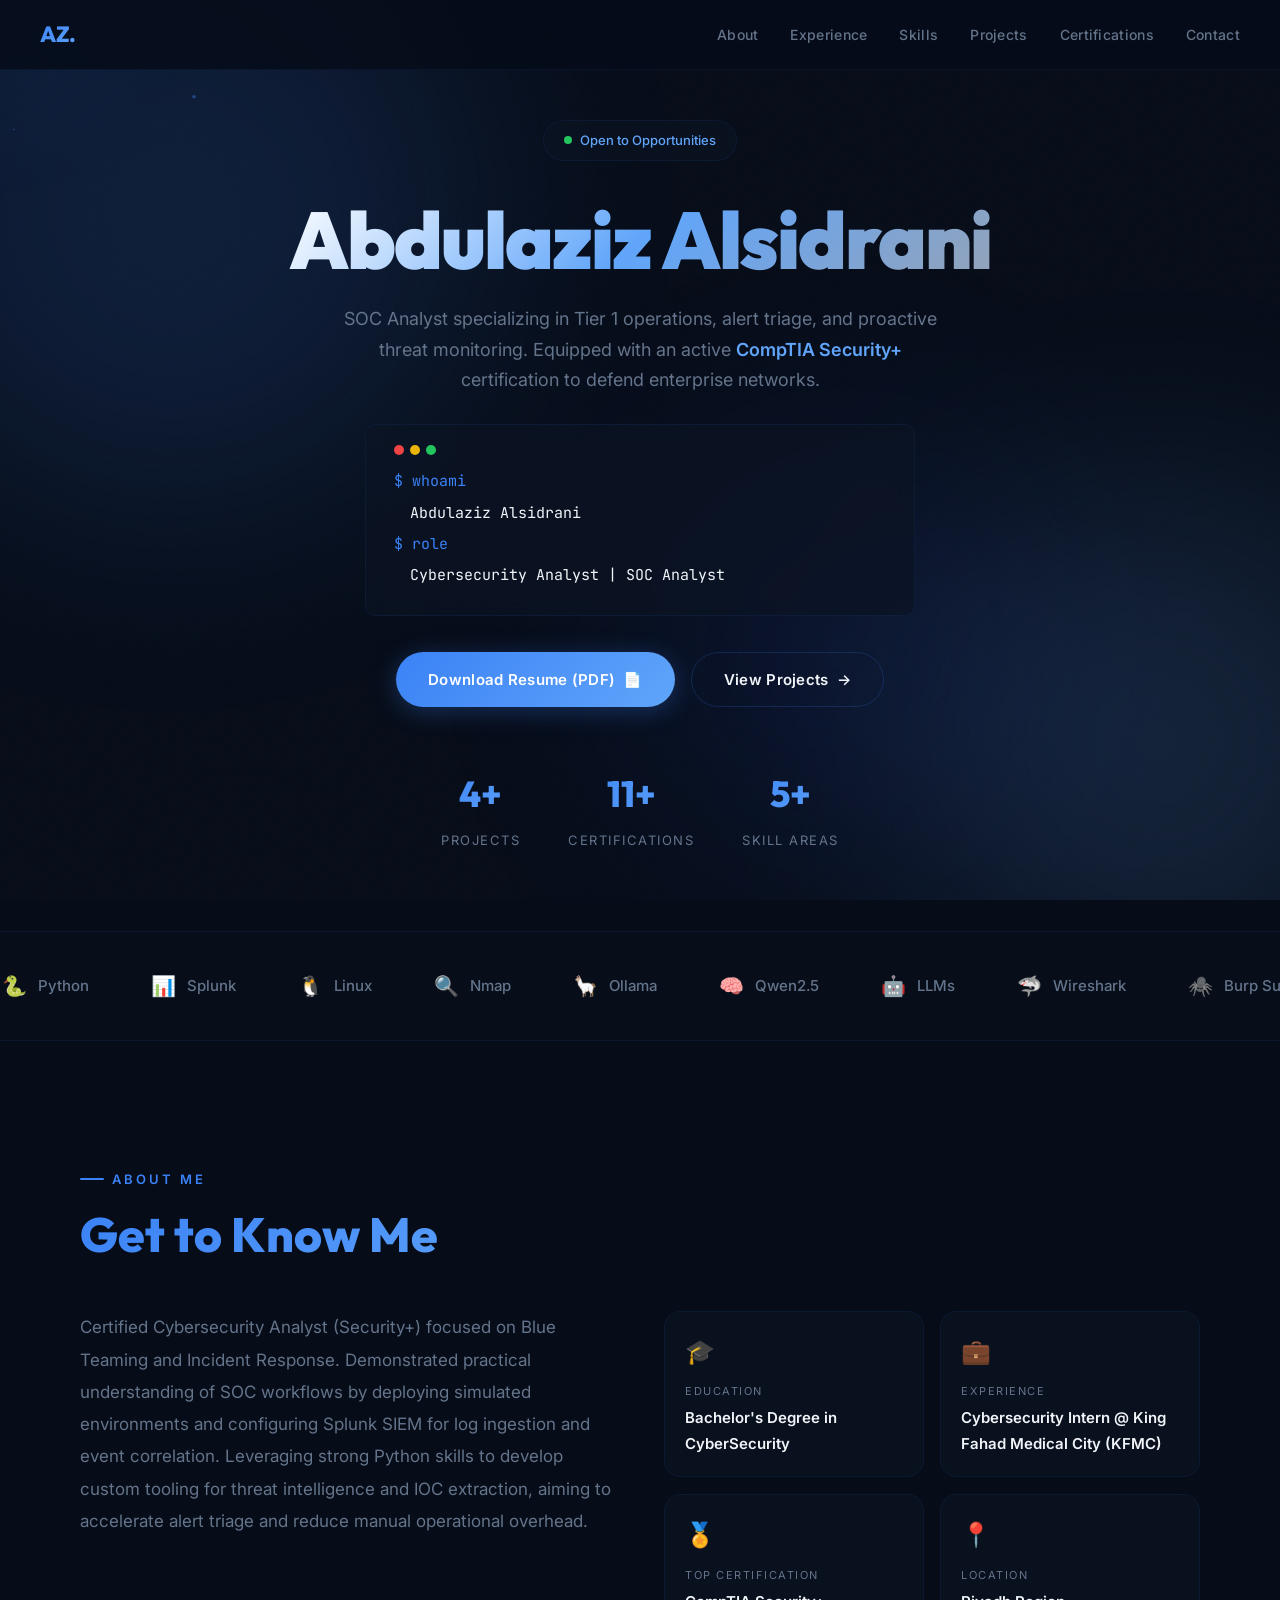
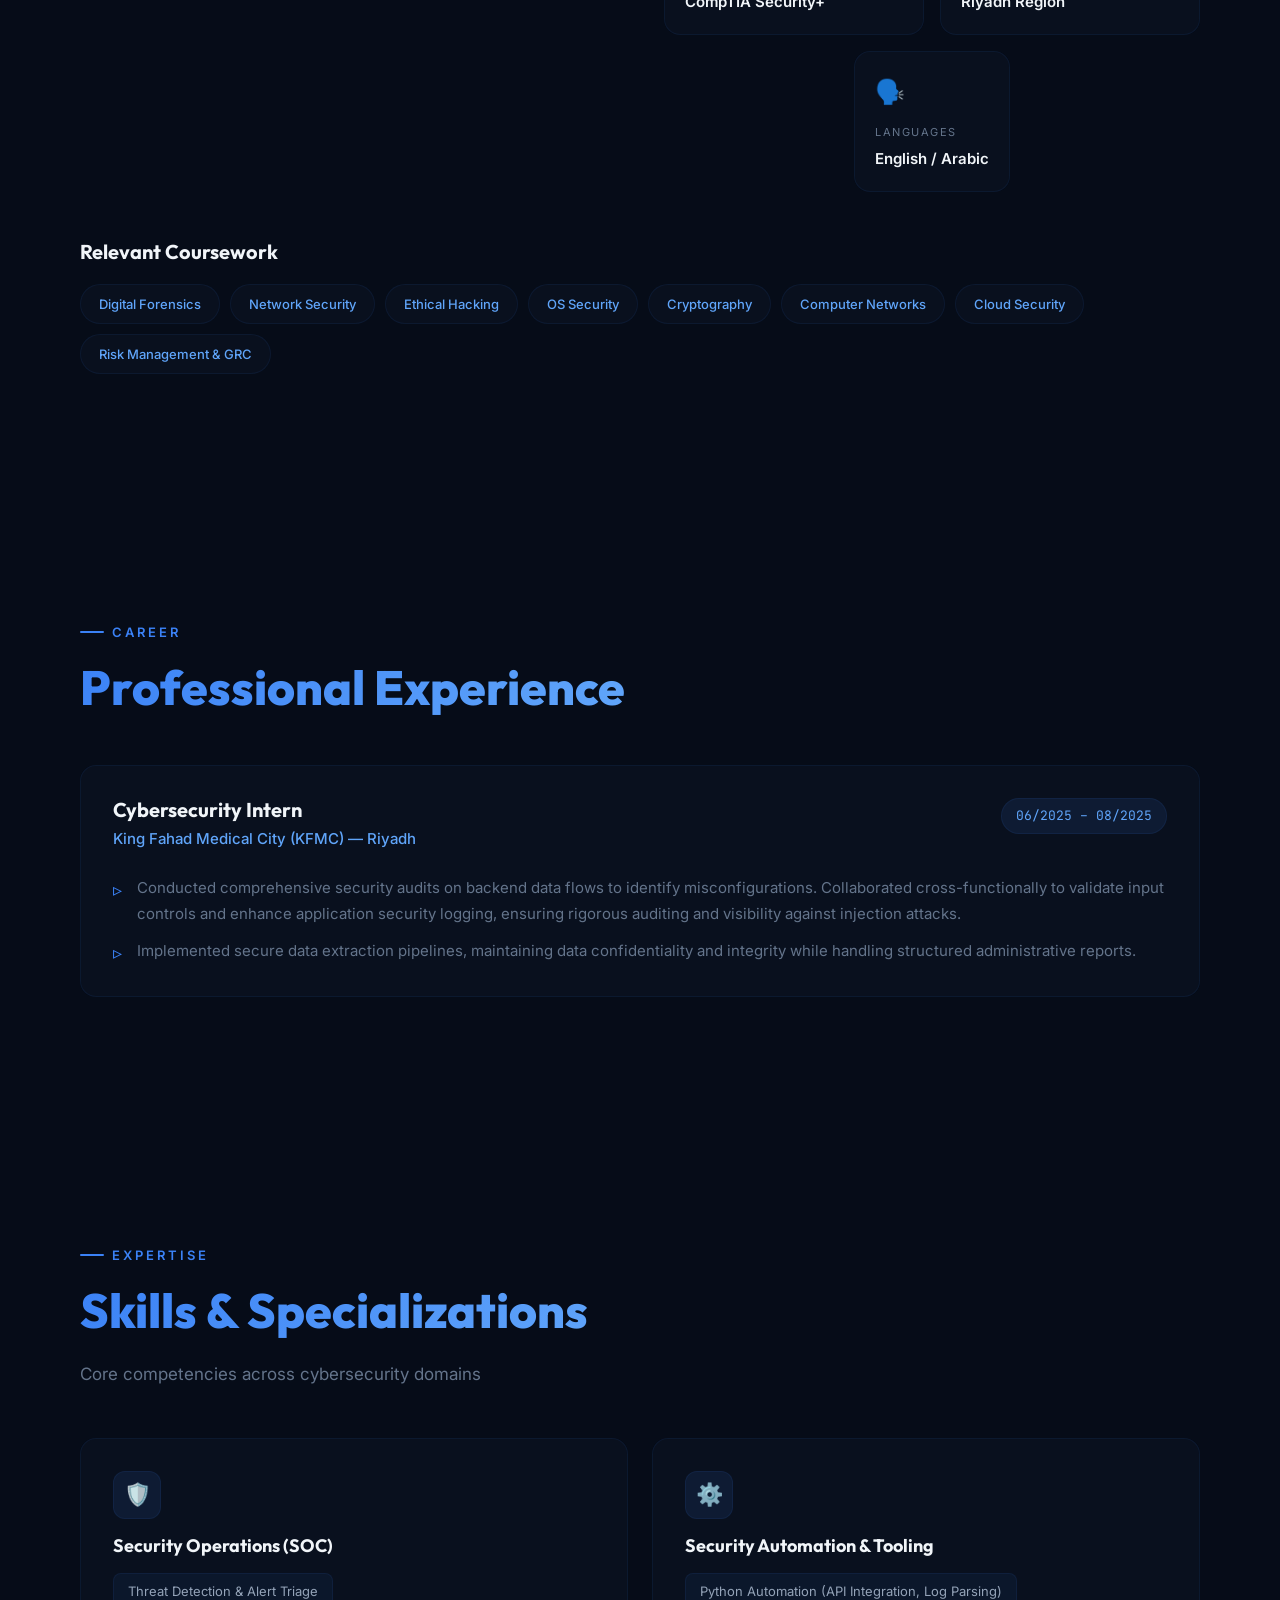
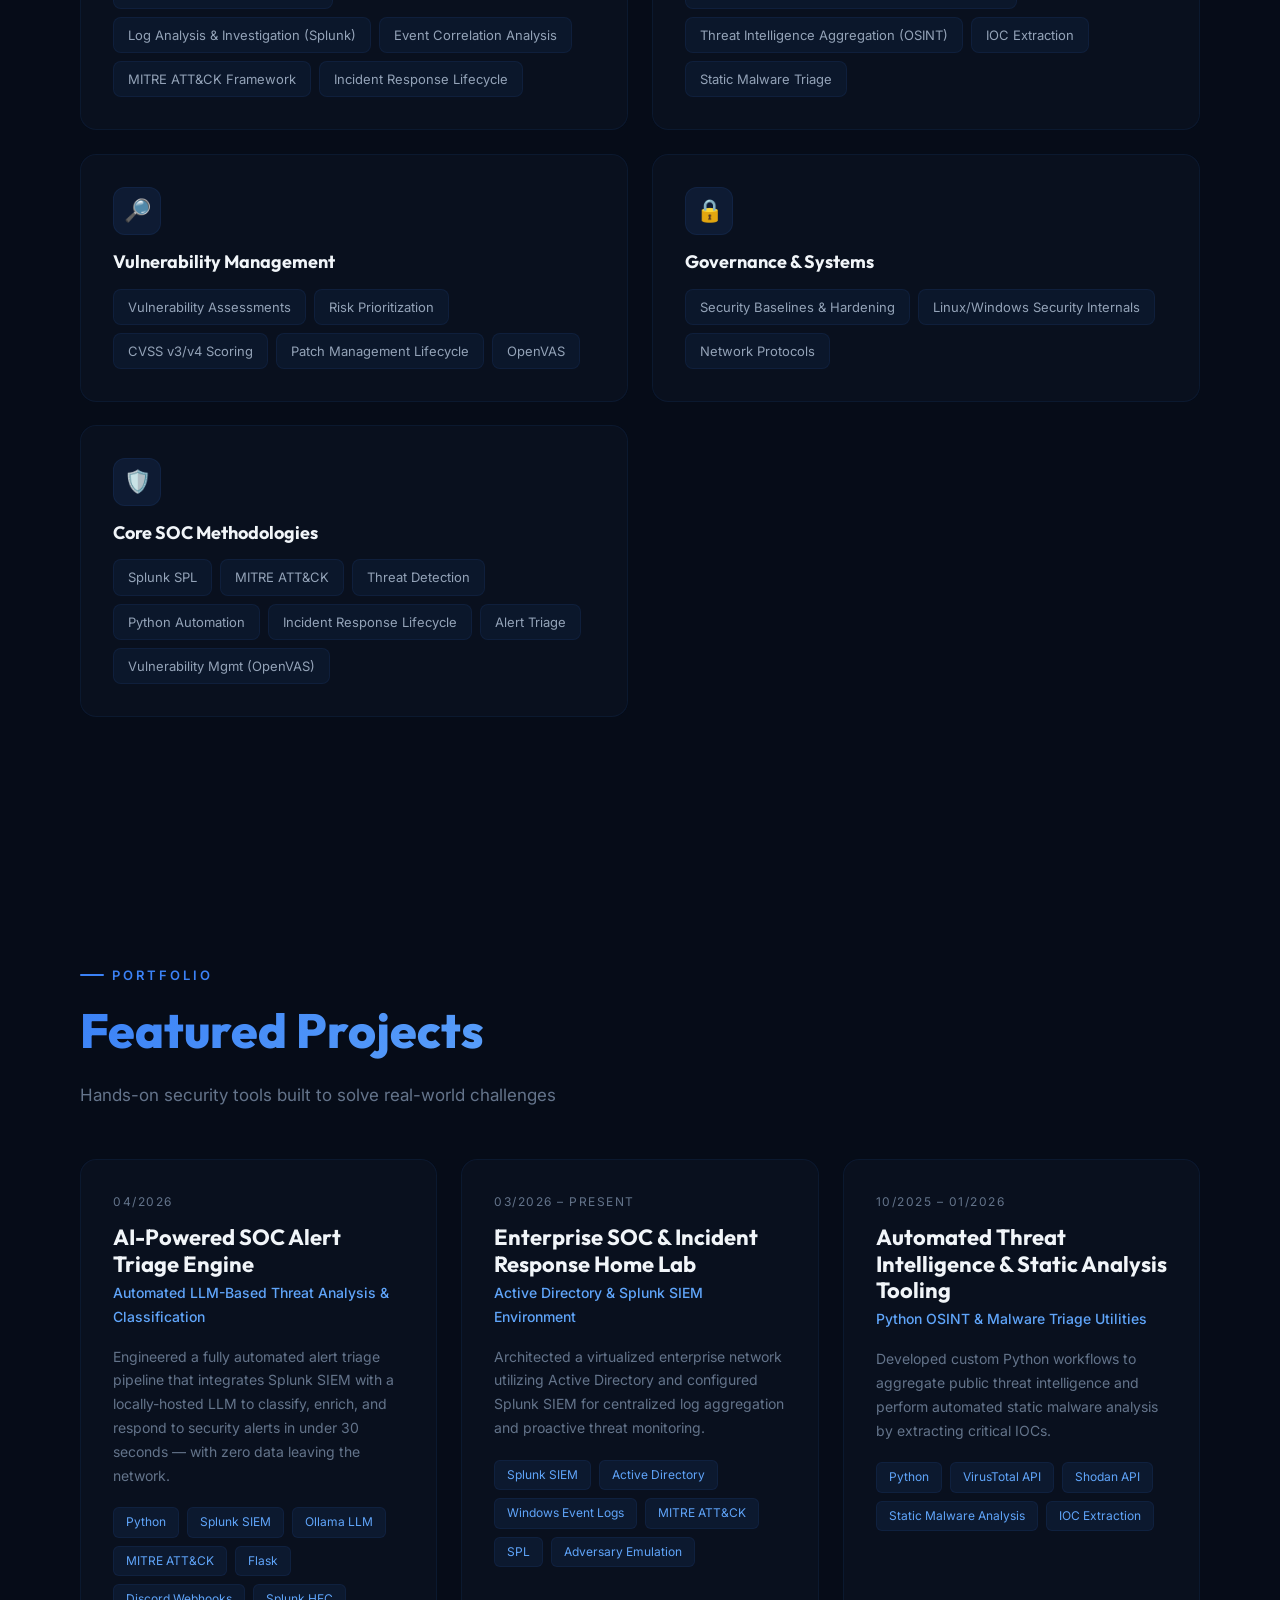
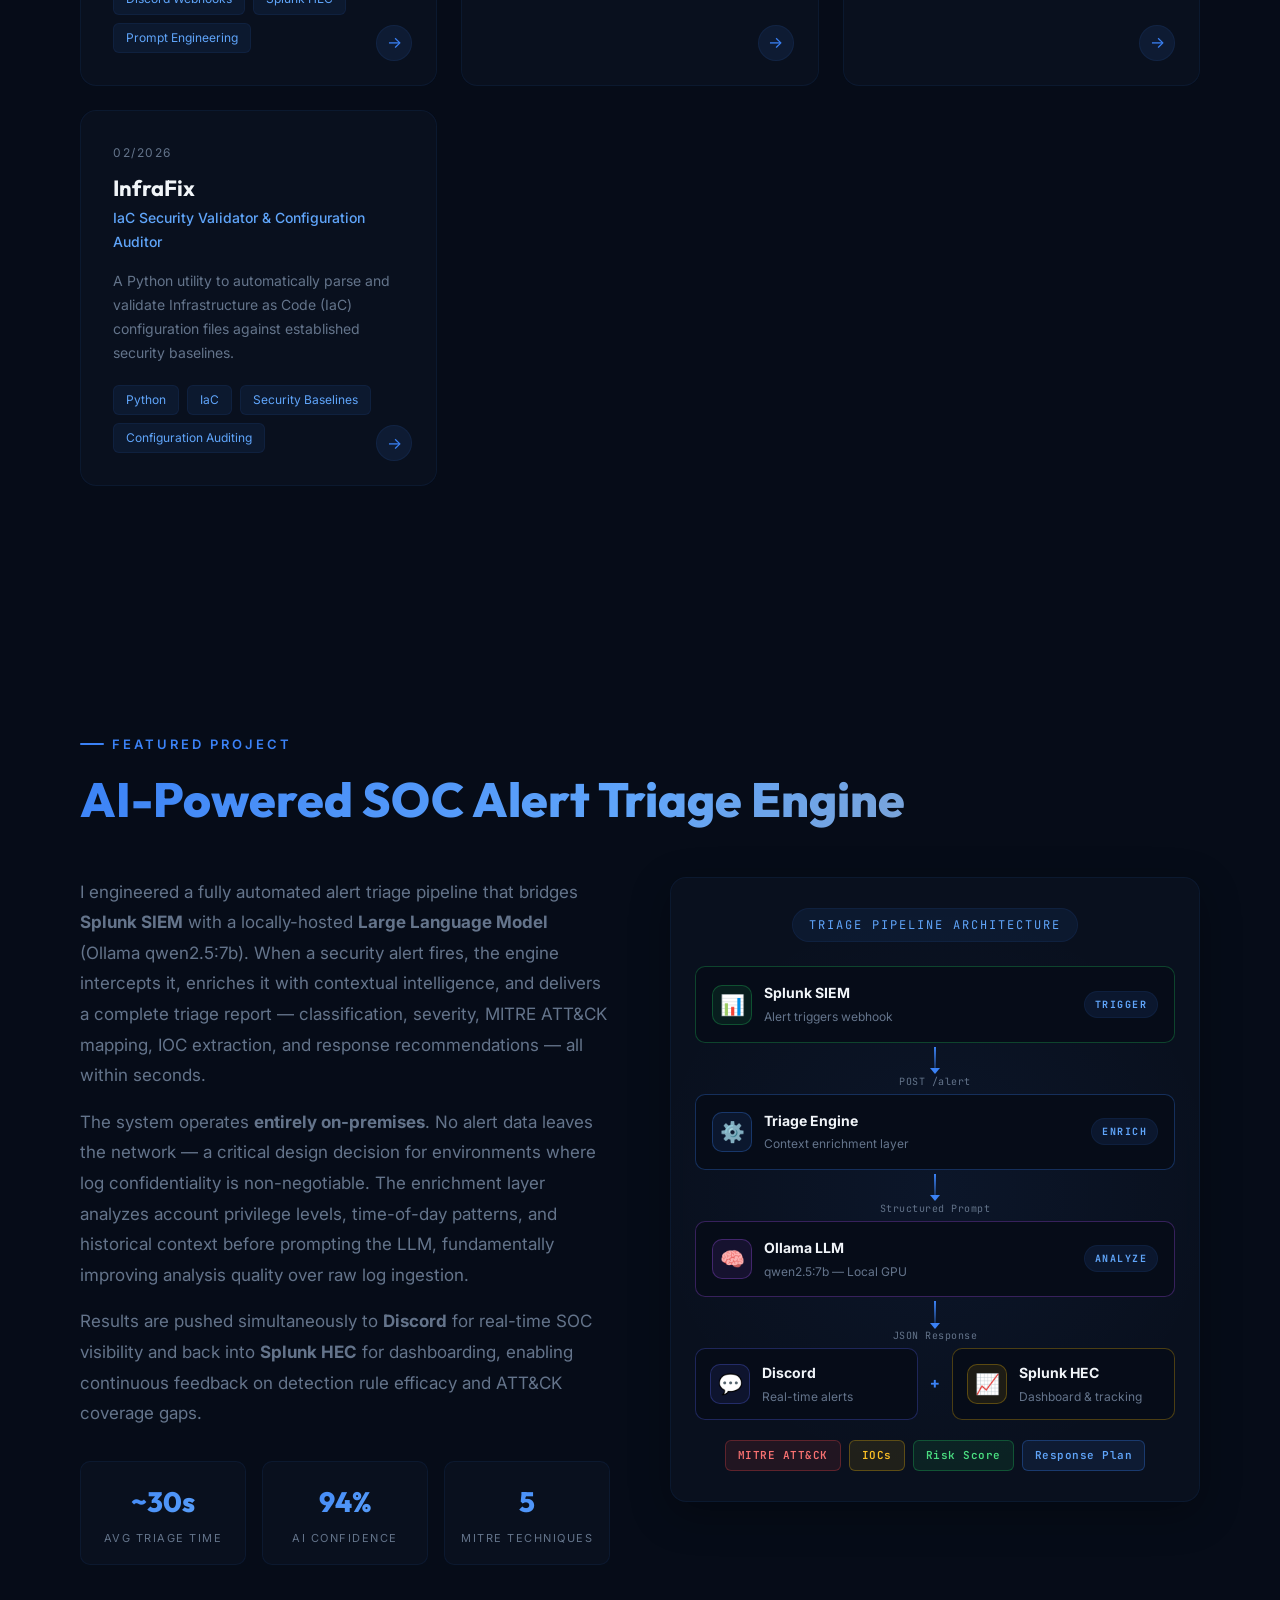
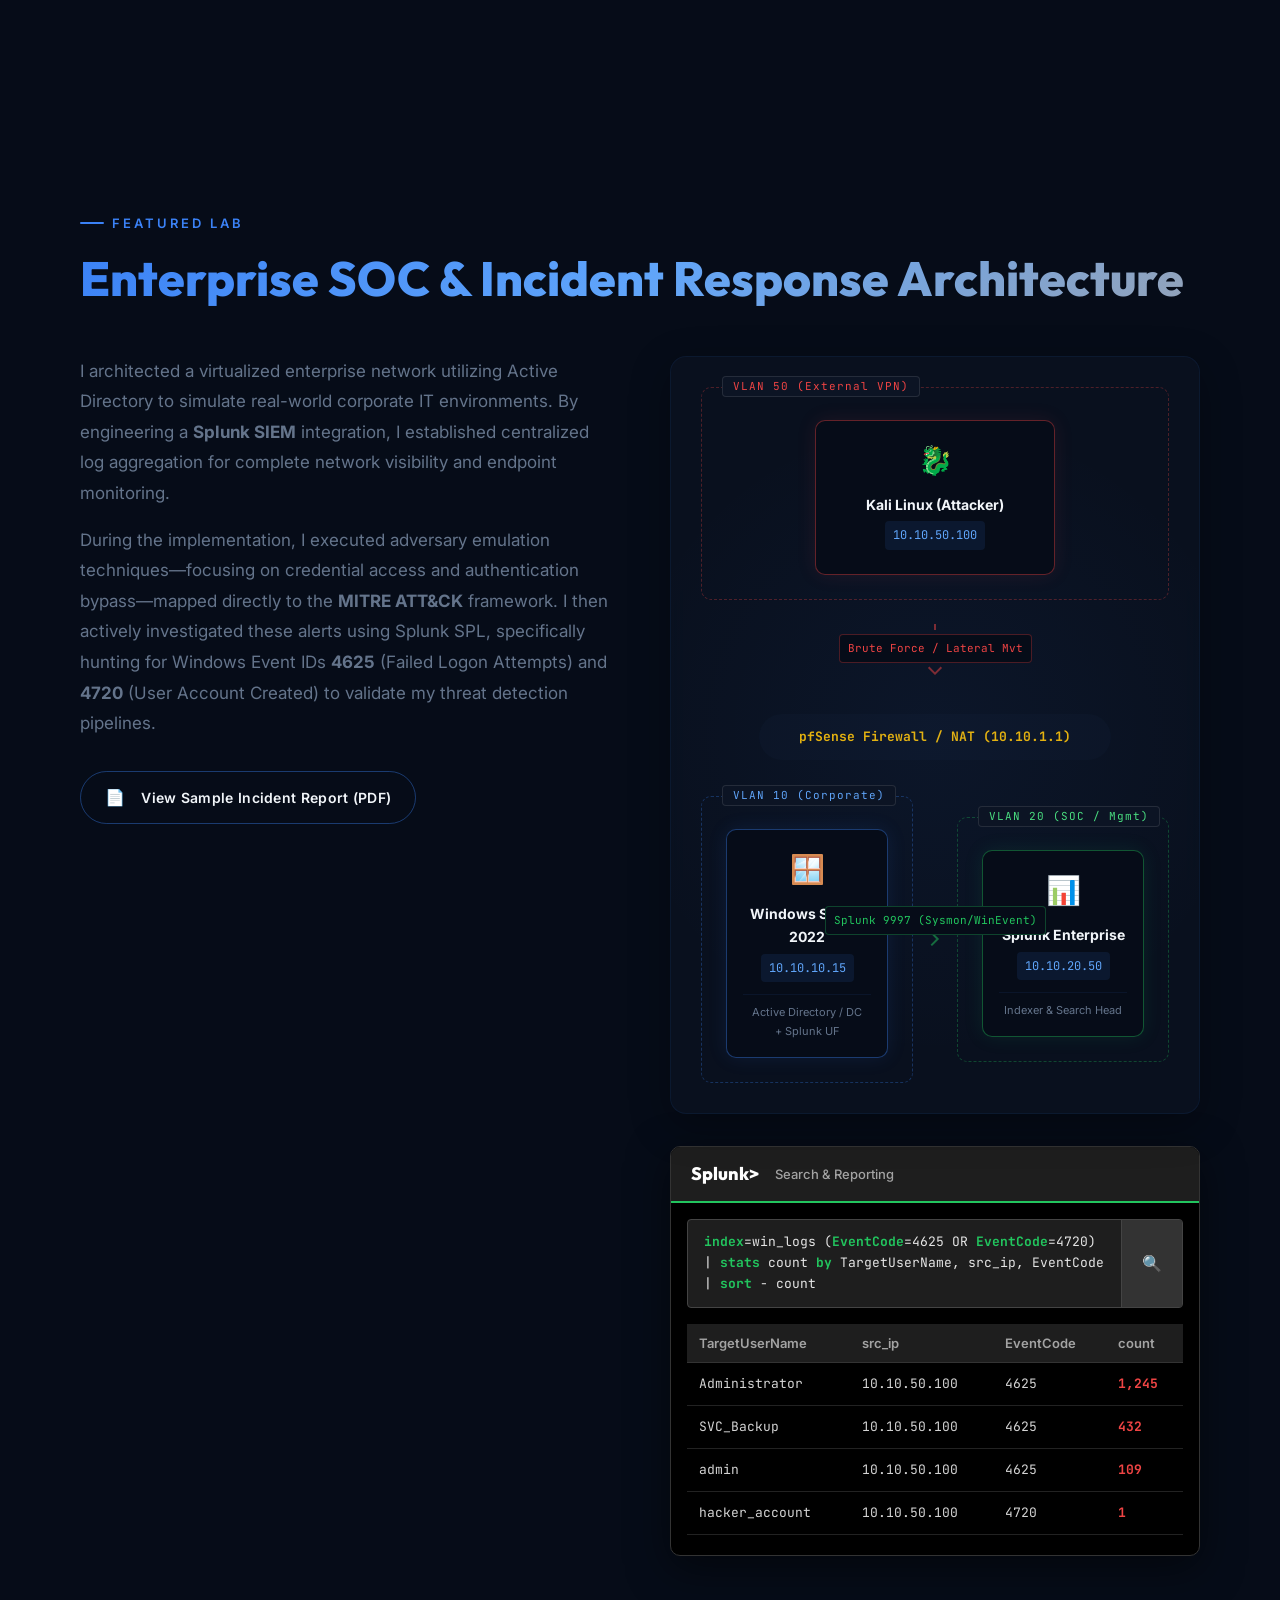
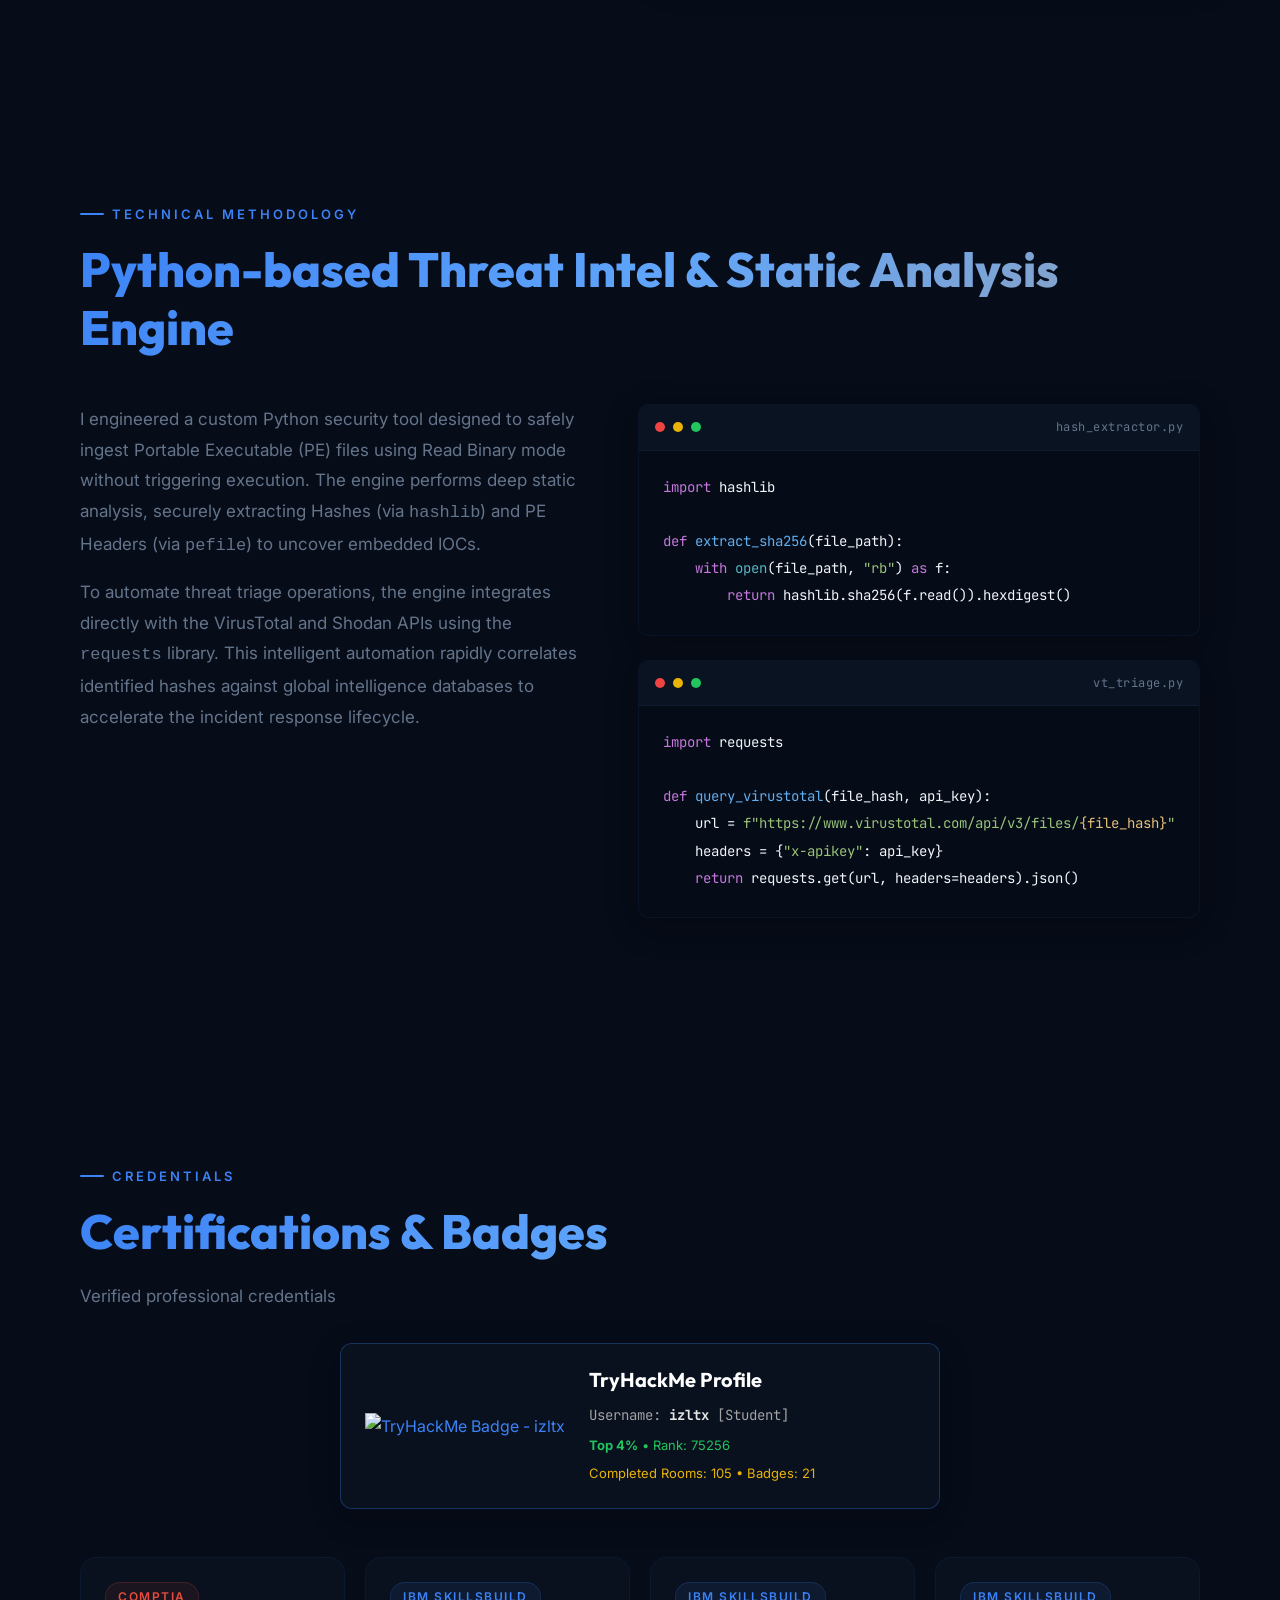
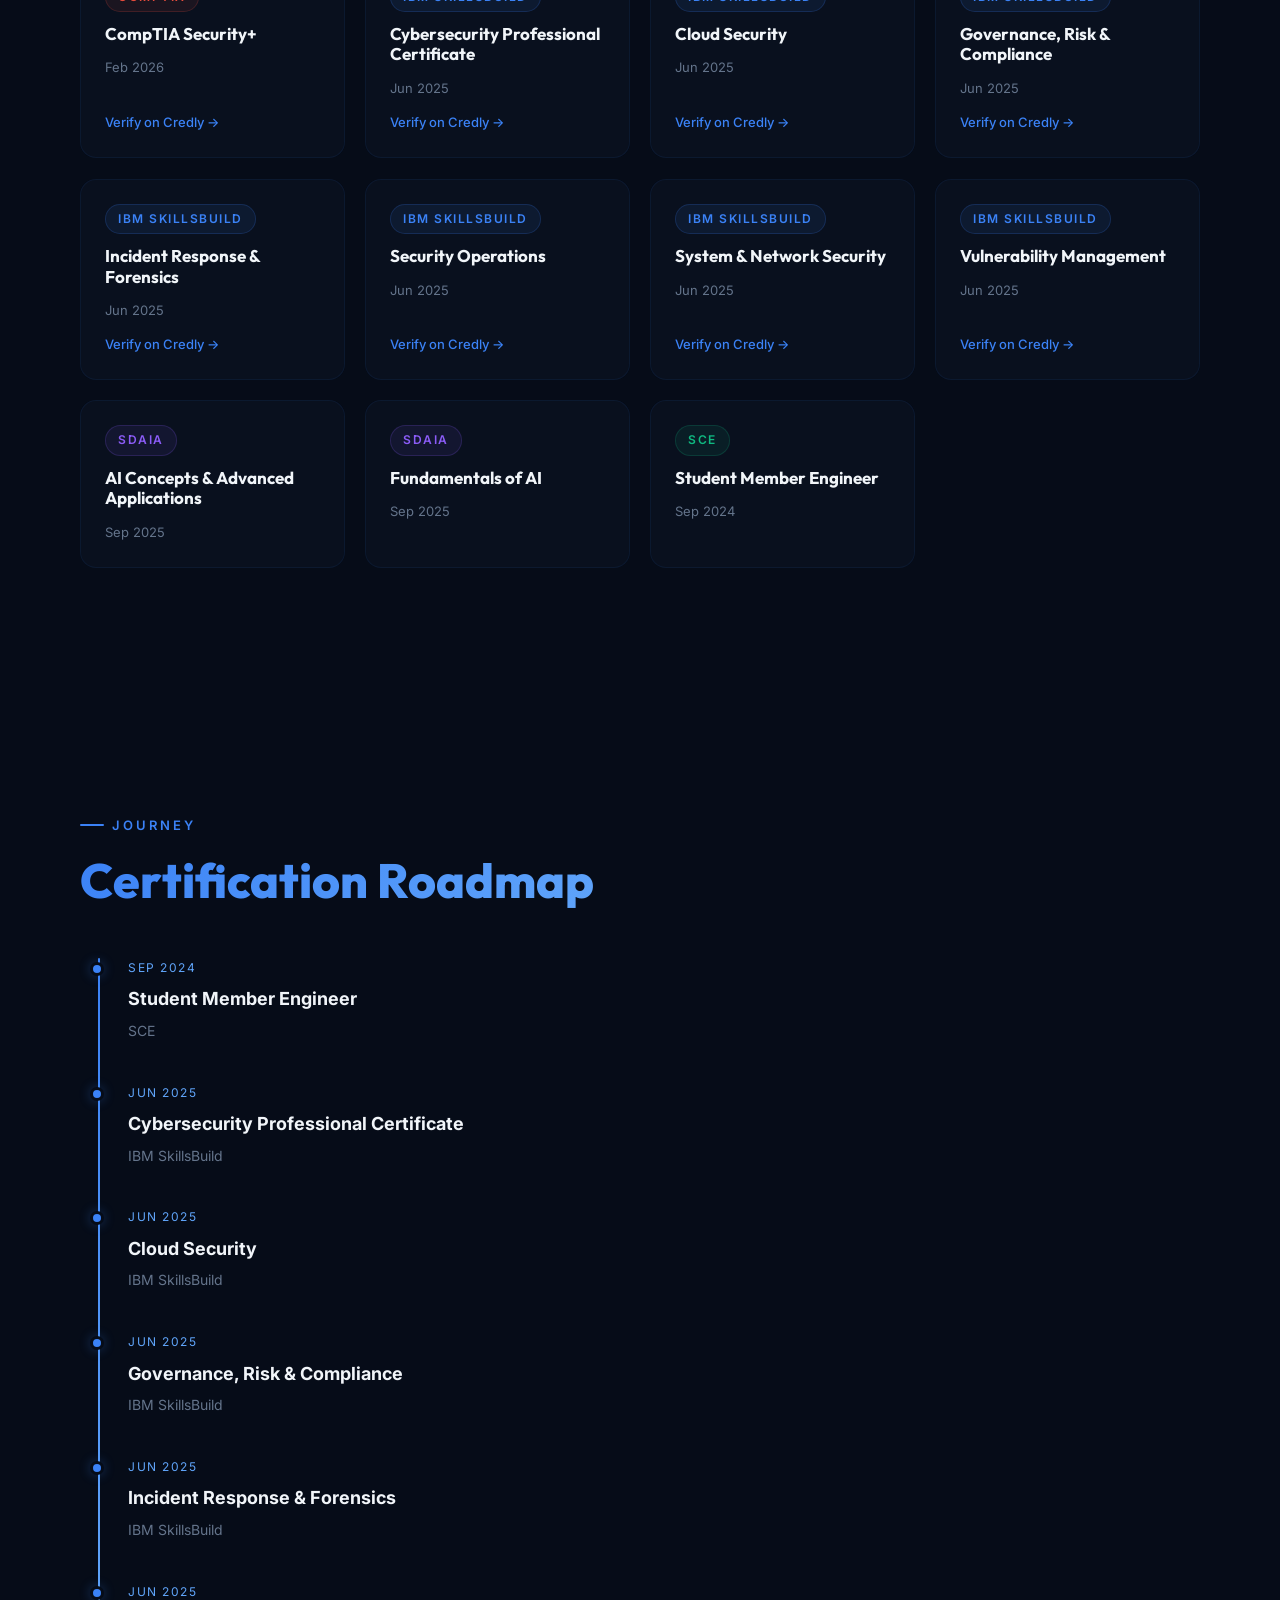
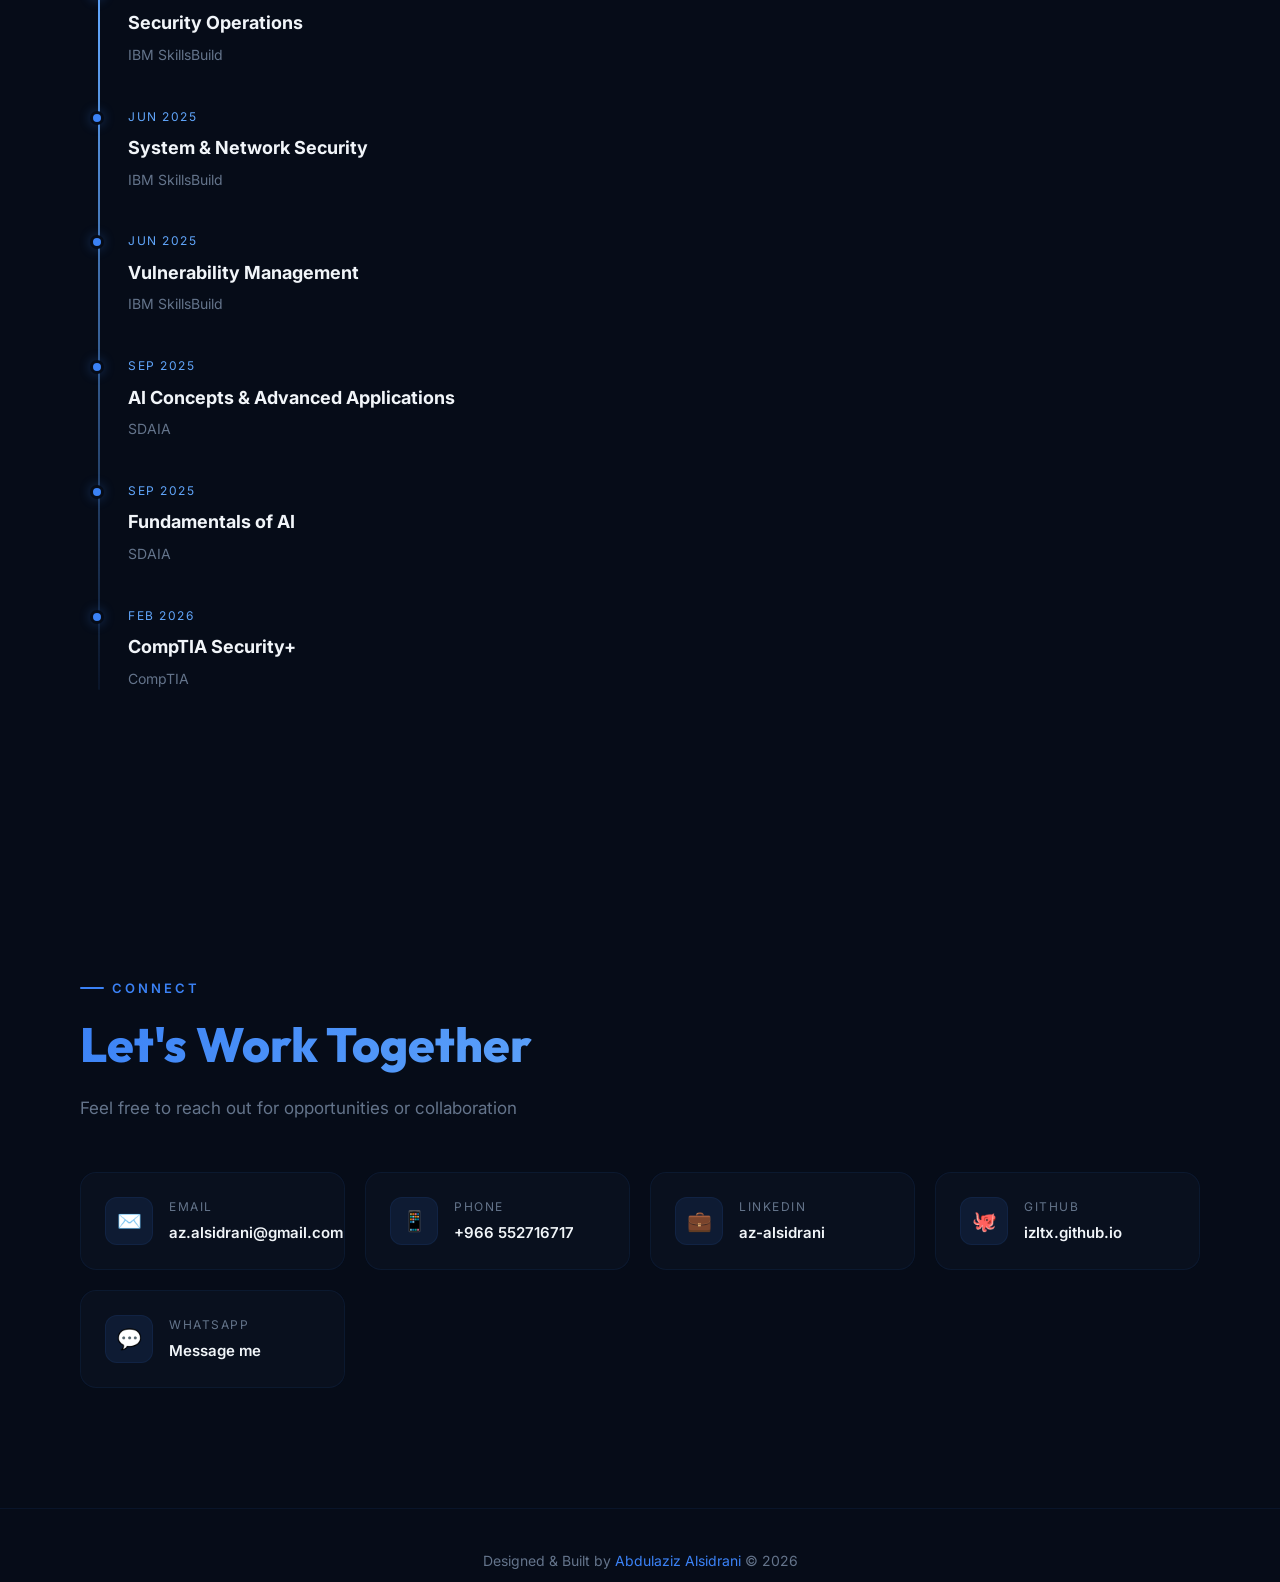
==== commit 4d86566e: "Fix CV caching issue" ====
--- a/index.html
+++ b/index.html
@@ -96,7 +96,7 @@
         <div id="terminalContent"></div>
       </div>
       <div class="hero-cta reveal reveal-delay-3">
-        <a href="Abdulaziz_Alsidrani_CV.pdf" class="btn btn-primary magnetic" target="_blank">
+        <a href="Abdulaziz_Alsidrani_CV.pdf?v=1" class="btn btn-primary magnetic" target="_blank">
           <span>Download Resume (PDF)</span>
           <span>📄</span>
         </a>
